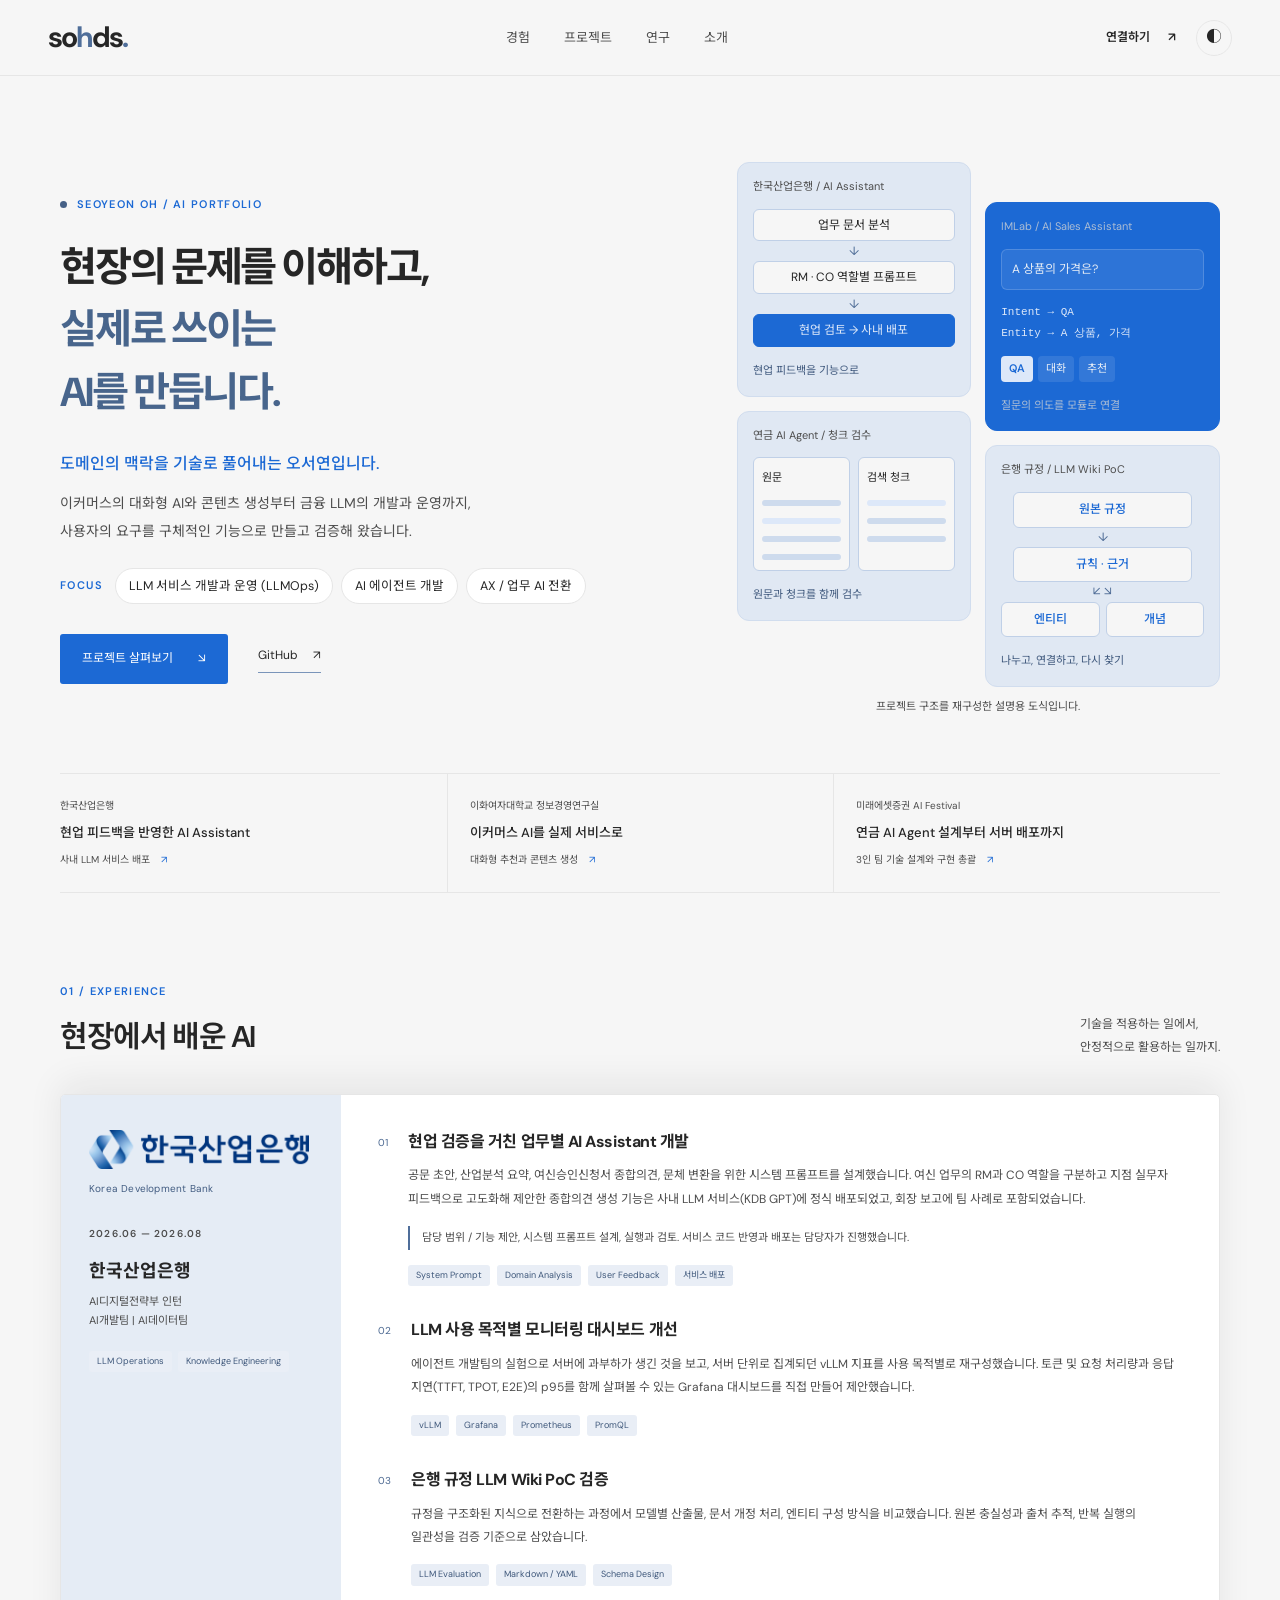
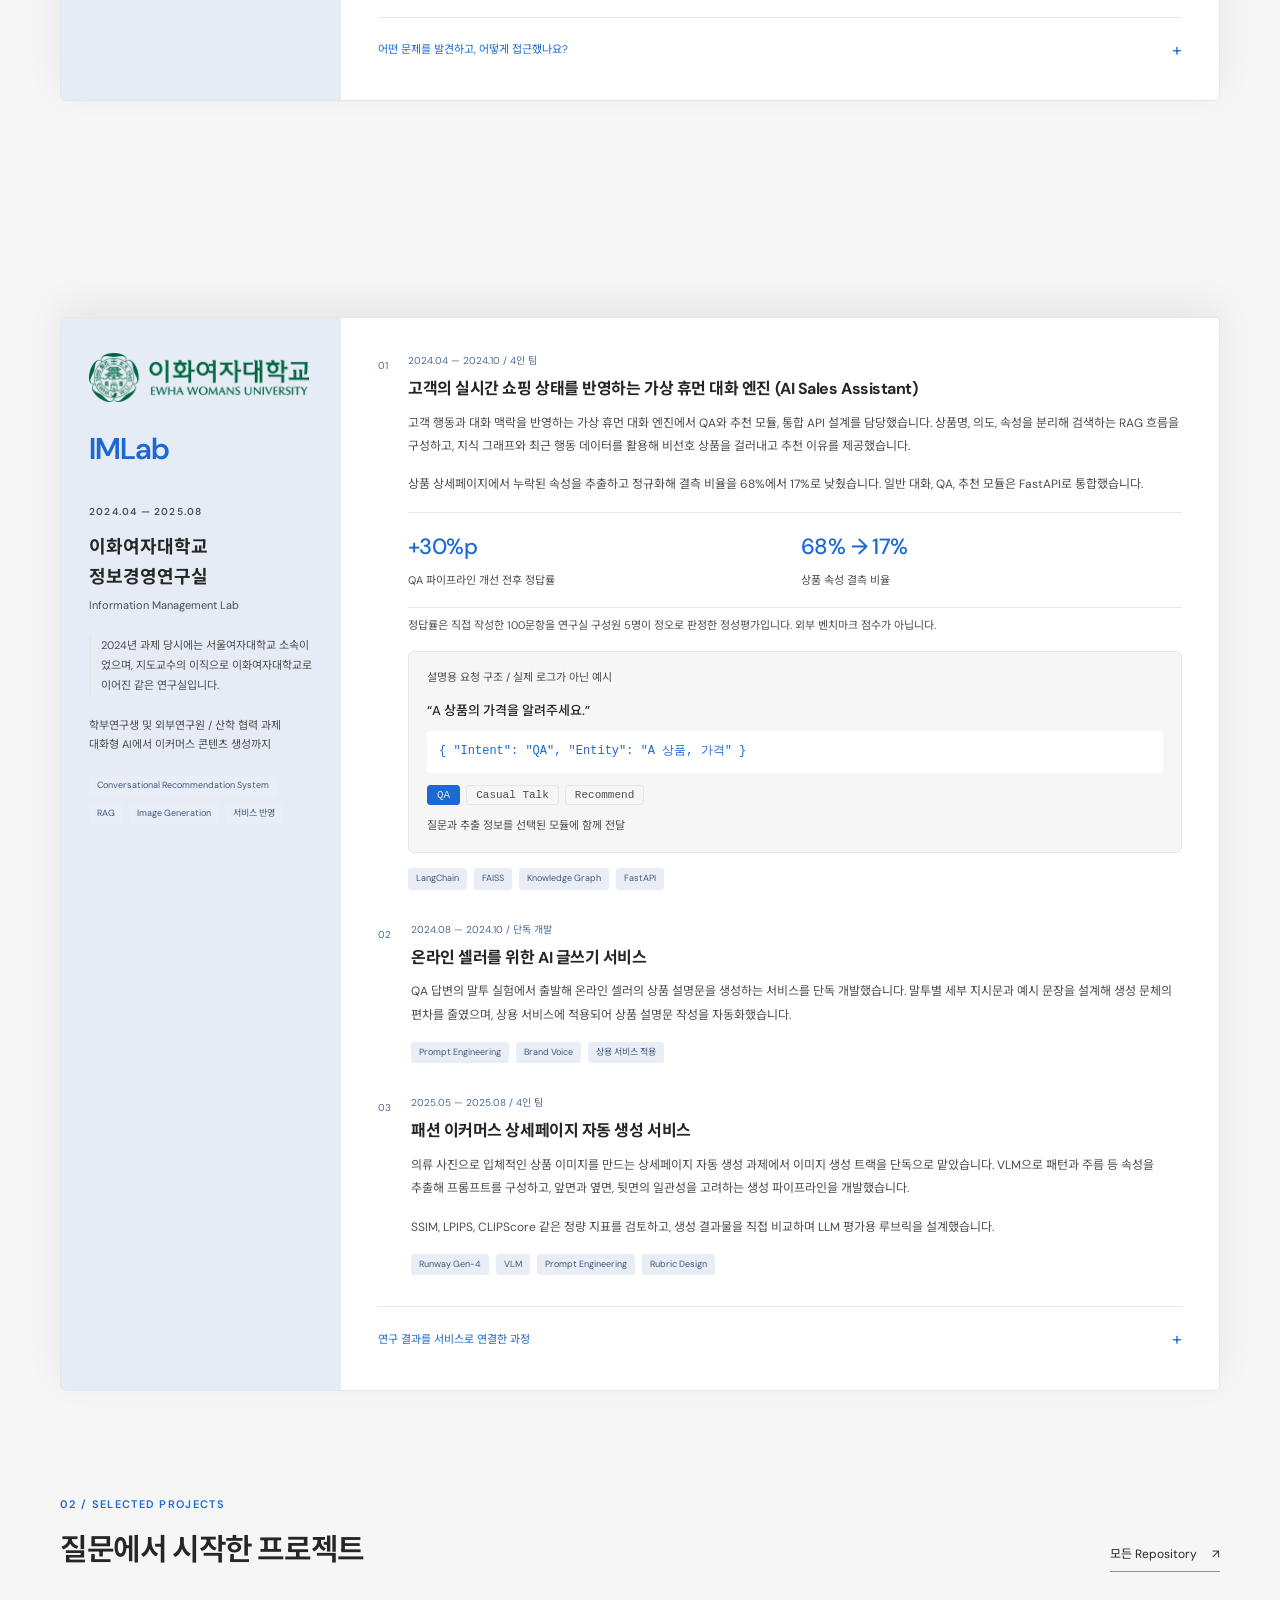
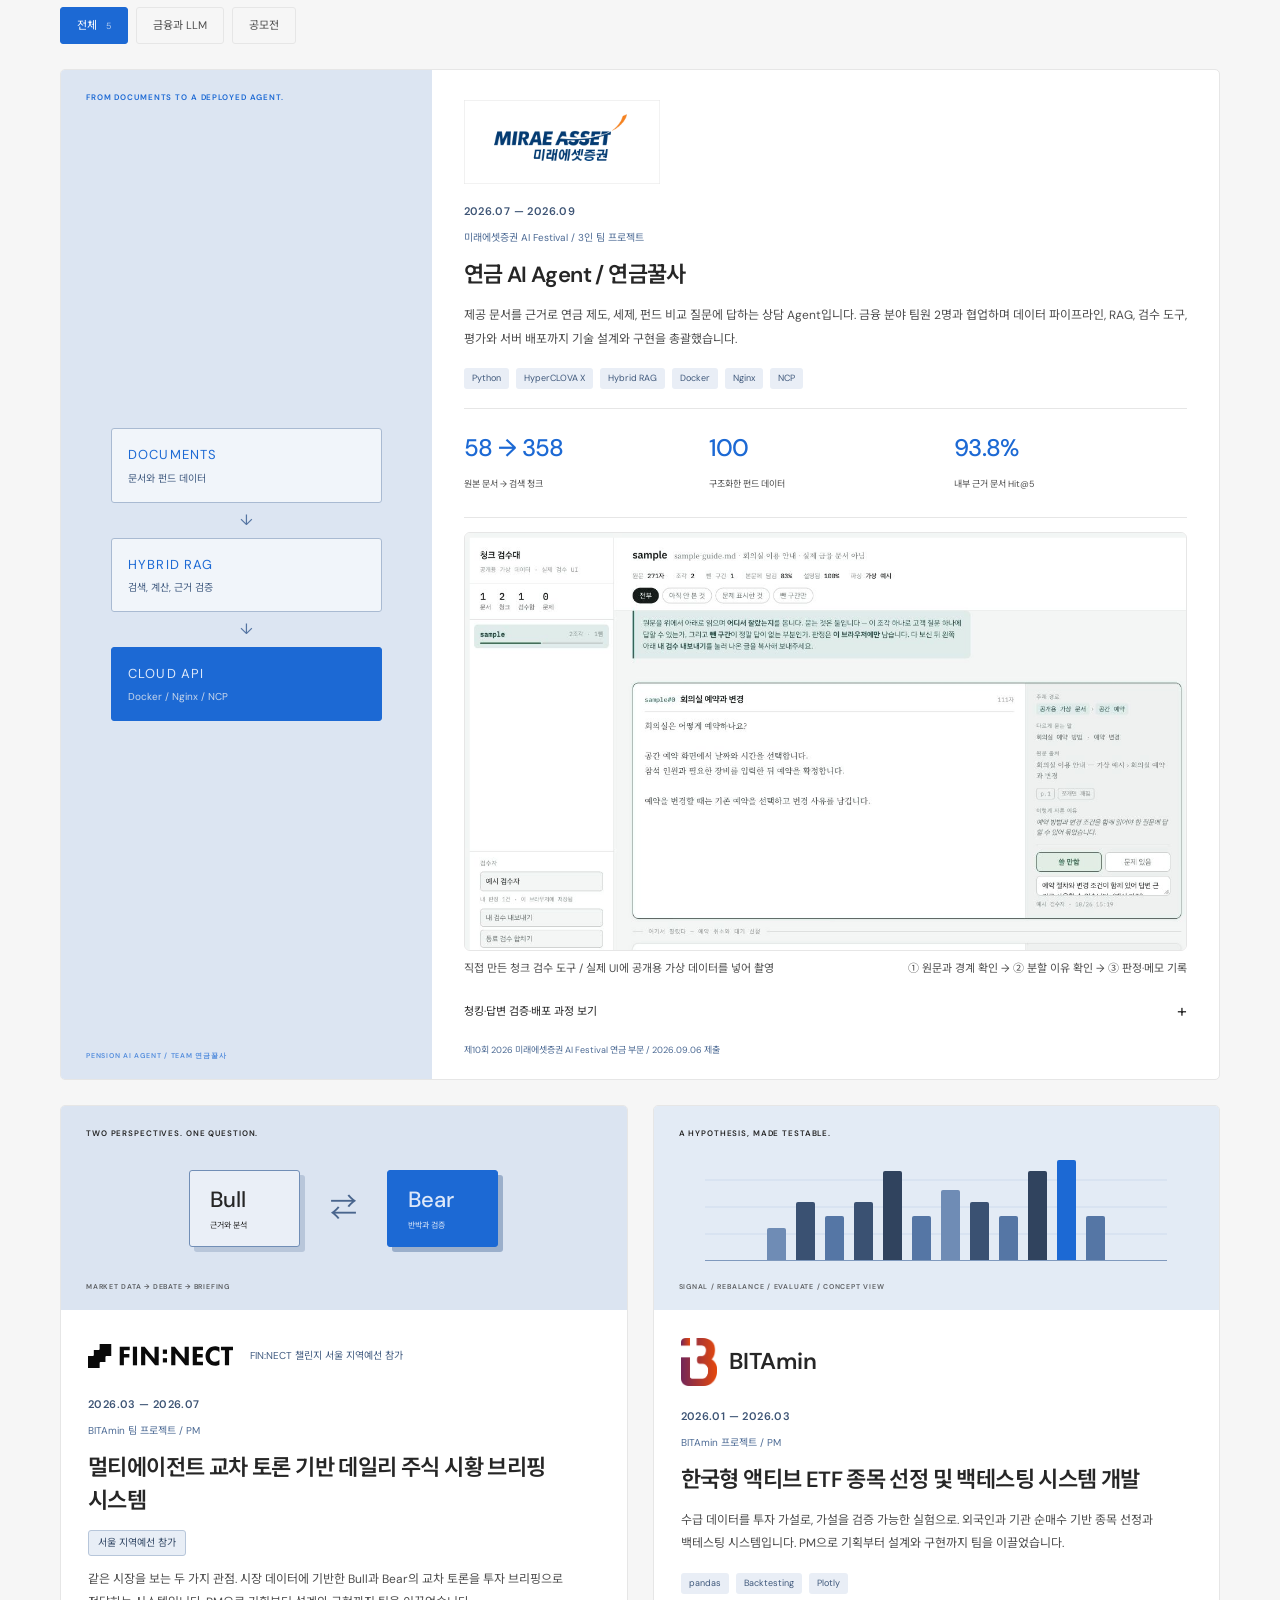
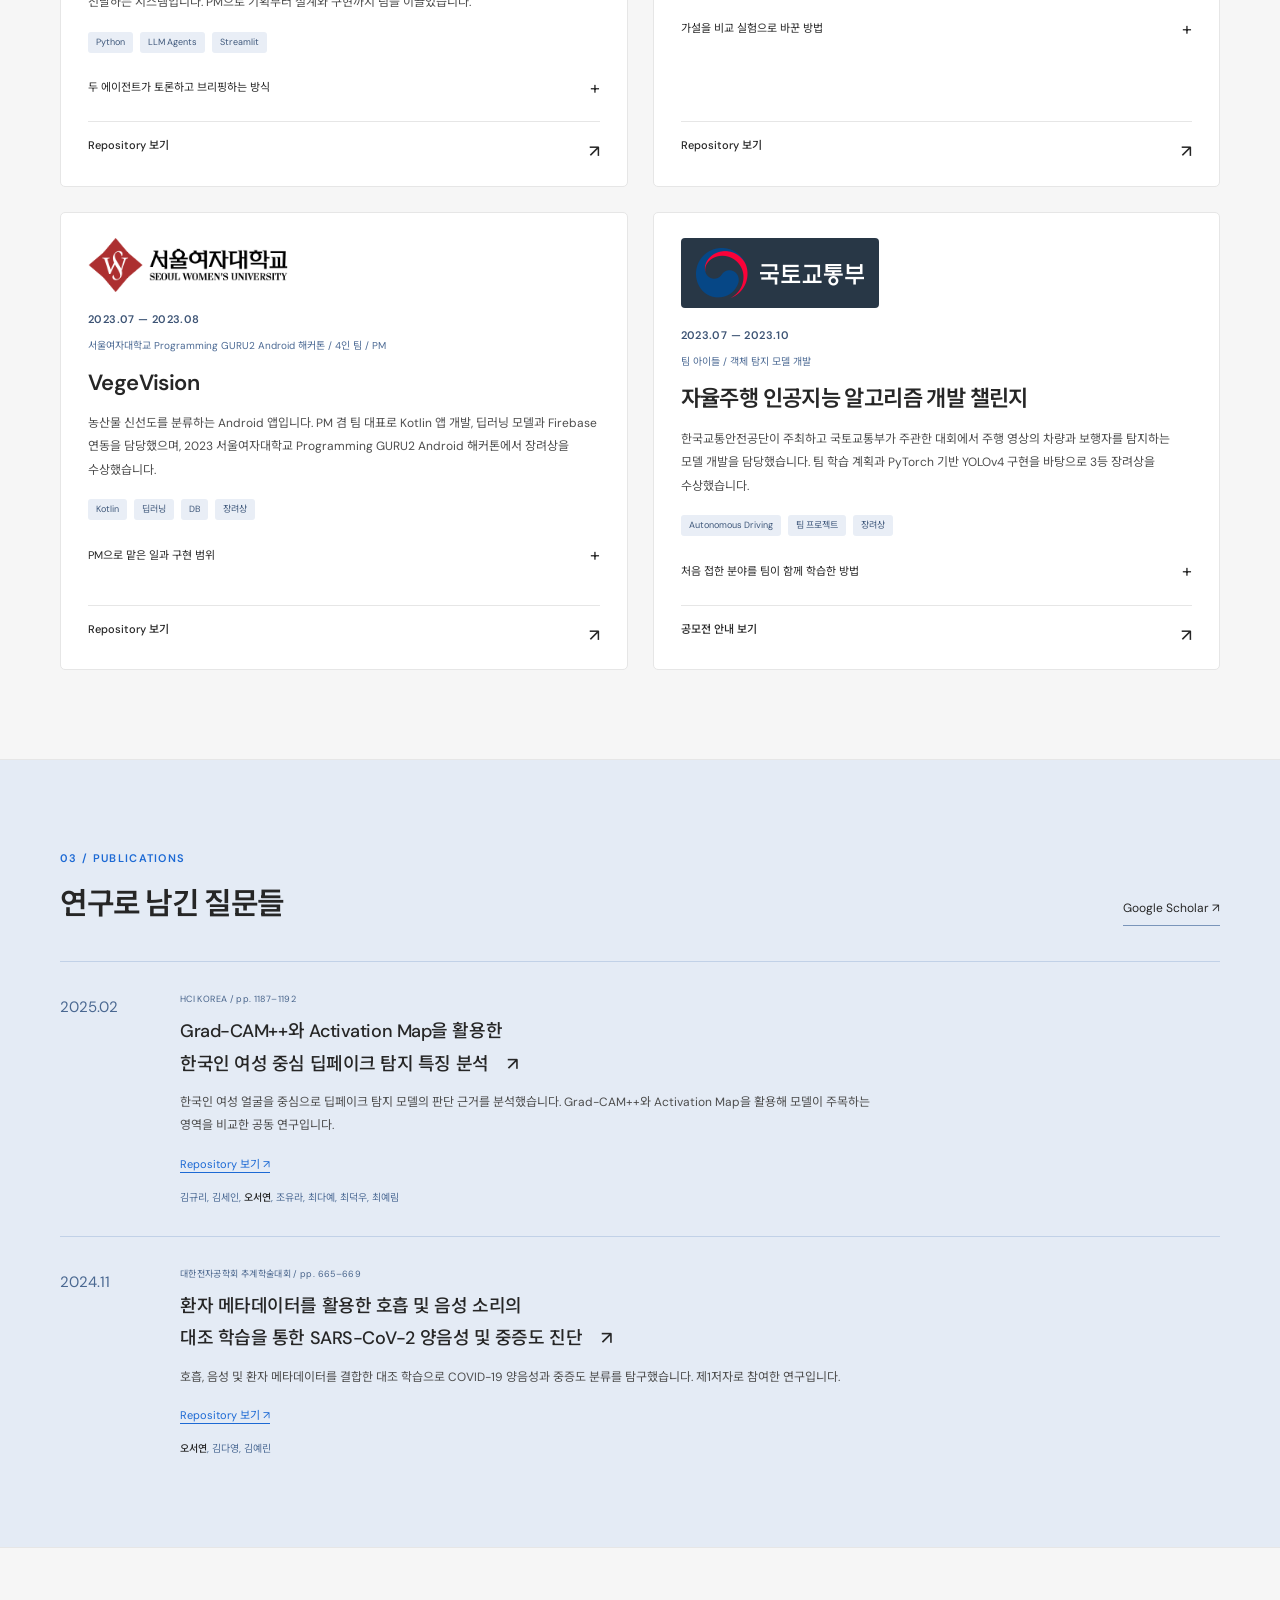
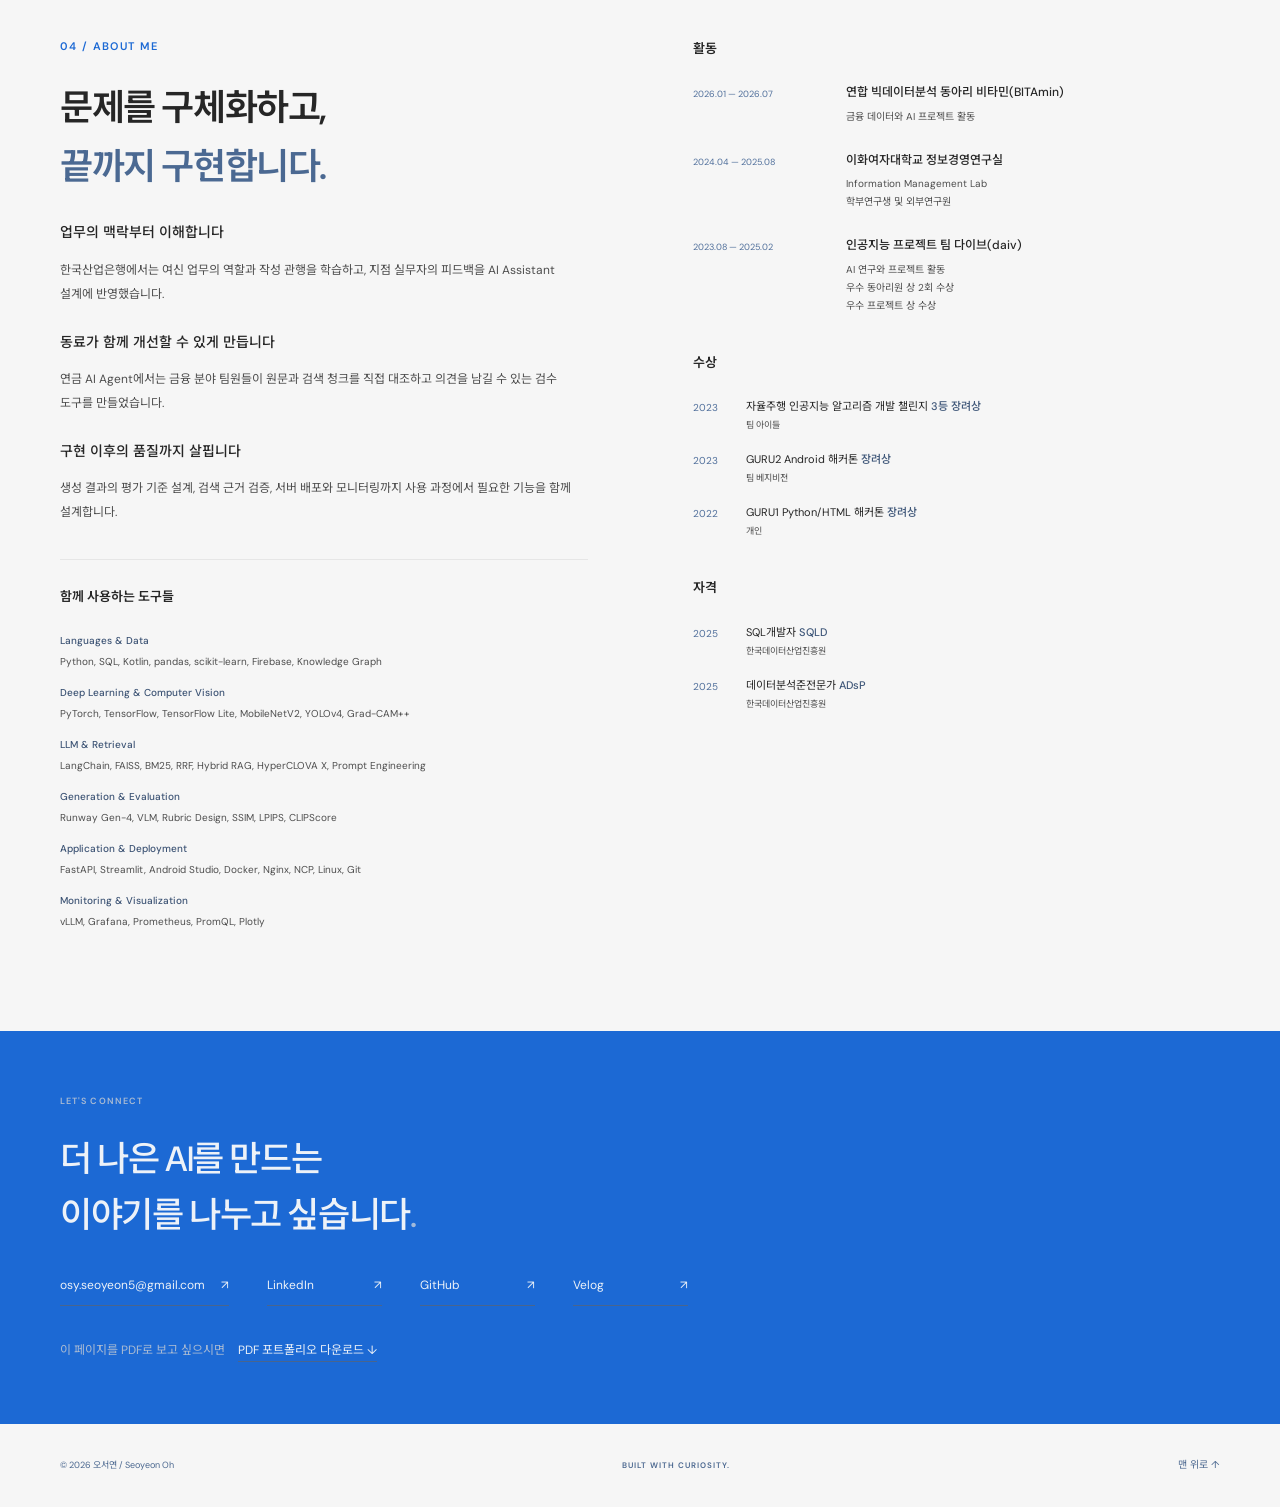
==== bmwfs/index.html @ f33035a4 "Add noindex BMW FS portfolio page and align project facts" ====
<!doctype html>
<html lang="ko">
<head>
  <meta charset="utf-8">
  <meta name="viewport" content="width=device-width, initial-scale=1">
  <meta name="theme-color" content="#172d4d">
  <meta name="theme-color" content="#0e141c" media="(prefers-color-scheme: dark)">
  <meta name="description" content="도메인의 맥락을 기술로 풀어내는 오서연입니다. 한국산업은행 AI Assistant, 이화여자대학교 정보경영연구실의 이커머스 AI, 연금 AI Agent 개발과 배포 경험을 소개합니다.">
  <meta property="og:title" content="오서연 / Seoyeon Oh | AI Portfolio">
  <meta property="og:description" content="현장의 문제를 이해하고, 실제로 쓰이는 AI를 만듭니다.">
  <meta property="og:type" content="website">
  <link rel="icon" type="image/svg+xml" href="../assets/favicon.svg?v=20260910-2">
  <link rel="stylesheet" href="style.css?v=20261106-1">
  <script>let savedTheme;try{savedTheme=localStorage.getItem('sohds-theme')}catch{}document.documentElement.dataset.theme=savedTheme||(matchMedia('(prefers-color-scheme: dark)').matches?'dark':'light');</script>
  <script src="script.js?v=20261106-1" defer></script>
  <title>오서연 / Seoyeon Oh | AI Portfolio</title>
  <meta name="robots" content="noindex, nofollow">
</head>
<body>
<a class="skip-link" href="#main">본문으로 바로가기</a>
<header class="site-header">
  <a class="wordmark" href="#home" aria-label="오서연 홈">so<span>h</span>ds<span class="brand-dot">.</span></a>
  <nav aria-label="주요 메뉴"><a href="#experience">경험</a><a href="#projects">프로젝트</a><a href="#research">연구</a><a href="#about">소개</a></nav>
  <div class="header-actions"><a class="header-contact" href="#contact">연결하기 <span aria-hidden="true">↗</span></a><button class="theme-toggle" type="button" aria-pressed="false" aria-label="다크 모드로 전환"><span aria-hidden="true">◐</span></button></div>
</header>
<main id="main">
  <section class="hero wrap" id="home" aria-labelledby="hero-title">
    <div class="hero-copy">
      <p class="eyebrow"><span class="status-dot"></span> SEOYEON OH / AI PORTFOLIO</p>
      <h1 id="hero-title">현장의 문제를 이해하고,<br><span>실제로 쓰이는<br>AI를 만듭니다.</span></h1>
      <p class="hero-description"><strong class="intro-positioning">도메인의 맥락을 기술로 풀어내는 오서연입니다.</strong><br>이커머스의 대화형 AI와 콘텐츠 생성부터 금융 LLM의 개발과 운영까지,<br class="desktop-break"> 사용자의 요구를 구체적인 기능으로 만들고 검증해 왔습니다.</p>
      <ul class="hero-focus" aria-label="지원 방향"><li class="focus-label">FOCUS</li><li>LLM 서비스 개발과 운영 (LLMOps)</li><li>AI 에이전트 개발</li><li>AX / 업무 AI 전환</li></ul>
      <div class="hero-actions"><a class="button primary" href="#projects">프로젝트 살펴보기 <span aria-hidden="true">↘</span></a><a class="text-link" href="https://github.com/sohds" target="_blank" rel="noopener noreferrer">GitHub <span aria-hidden="true">↗</span></a></div>
    </div>
    <div class="hero-gallery" aria-label="프로젝트 구조 미리보기">
      <div class="gallery-column">
        <a class="preview-card" href="#bank-experience"><span class="preview-label">한국산업은행 / AI Assistant</span><div class="mini-steps"><span>업무 문서 분석</span><i aria-hidden="true">↓</i><span>RM · CO 역할별 프롬프트</span><i aria-hidden="true">↓</i><span class="is-done">현업 검토 → 사내 배포</span></div><small>현업 피드백을 기능으로</small></a>
        <a class="preview-card" href="#pension-agent"><span class="preview-label">연금 AI Agent / 청크 검수</span><div class="mini-docs" aria-hidden="true"><div>원문<i></i><i></i><i></i><i></i></div><div>검색 청크<i></i><i></i><i></i></div></div><small>원문과 청크를 함께 검수</small></a>
      </div>
      <div class="gallery-column">
        <a class="preview-card preview-dark" href="#imlab"><span class="preview-label">IMLab / AI Sales Assistant</span><div class="mini-question">A 상품의 가격은?</div><pre>Intent → QA
Entity → A 상품, 가격</pre><div class="mini-tags"><b>QA</b><span>대화</span><span>추천</span></div><small>질문의 의도를 모듈로 연결</small></a>
        <a class="preview-card" href="#bank-experience"><span class="preview-label">은행 규정 / LLM Wiki PoC</span><div class="mini-graph" aria-hidden="true"><b>원본 규정</b><span>↓</span><b>규칙 · 근거</b><span>↙ ↘</span><div><b>엔티티</b><b>개념</b></div></div><small>나누고, 연결하고, 다시 찾기</small></a>
      </div>
      <p class="gallery-caption">프로젝트 구조를 재구성한 설명용 도식입니다.</p>
    </div>
    <div class="experience-highlights" aria-label="핵심 경험 바로가기">
      <a href="#bank-experience"><span>한국산업은행</span><strong>현업 피드백을 반영한 AI Assistant</strong><small>사내 LLM 서비스 배포 <span aria-hidden="true">↗</span></small></a>
      <a href="#imlab"><span>이화여자대학교 정보경영연구실</span><strong>이커머스 AI를 실제 서비스로</strong><small>대화형 추천과 콘텐츠 생성 <span aria-hidden="true">↗</span></small></a>
      <a href="#pension-agent"><span>미래에셋증권 AI Festival</span><strong>연금 AI Agent 설계부터 서버 배포까지</strong><small>3인 팀 기술 설계와 구현 총괄 <span aria-hidden="true">↗</span></small></a>
    </div>
  </section>

  <section class="section wrap" id="experience" aria-labelledby="experience-title">
    <div class="section-heading"><div><p class="eyebrow">01 / EXPERIENCE</p><h2 id="experience-title">현장에서 배운 AI</h2></div><p>기술을 적용하는 일에서,<br>안정적으로 활용하는 일까지.</p></div>
    <article class="experience-card" id="bank-experience" data-stack>
      <div class="experience-aside"><div class="organization-brand"><img src="../assets/korea-development-bank.png" alt="한국산업은행" width="220" height="40"><span>Korea Development Bank</span></div><p class="mono">2026.06 — 2026.08</p><h3>한국산업은행</h3><p>AI디지털전략부 인턴<br>AI개발팀 | AI데이터팀</p><div class="tags"><span>LLM Operations</span><span>Knowledge Engineering</span></div></div>
      <div class="experience-body">
        <div class="work-item"><span class="work-number">01</span><div><h4>현업 검증을 거친 업무별 AI Assistant 개발</h4><p>공문 초안, 산업분석 요약, 여신승인신청서 종합의견, 문체 변환을 위한 시스템 프롬프트를 설계했습니다. 여신 업무의 RM과 CO 역할을 구분하고 지점 실무자 피드백으로 고도화해 제안한 종합의견 생성 기능은 사내 LLM 서비스(KDB GPT)에 정식 배포되었고, 회장 보고에 팀 사례로 포함되었습니다.</p><p class="work-note">담당 범위 / 기능 제안, 시스템 프롬프트 설계, 실행과 검토. 서비스 코드 반영과 배포는 담당자가 진행했습니다.</p><div class="tags"><span>System Prompt</span><span>Domain Analysis</span><span>User Feedback</span><span>서비스 배포</span></div></div></div>
        <div class="work-item"><span class="work-number">02</span><div><h4>LLM 사용 목적별 모니터링 대시보드 개선</h4><p>에이전트 개발팀의 실험으로 서버에 과부하가 생긴 것을 보고, 서버 단위로 집계되던 vLLM 지표를 사용 목적별로 재구성했습니다. 토큰 및 요청 처리량과 응답 지연(TTFT, TPOT, E2E)의 p95를 함께 살펴볼 수 있는 Grafana 대시보드를 직접 만들어 제안했습니다.</p><div class="tags"><span>vLLM</span><span>Grafana</span><span>Prometheus</span><span>PromQL</span></div></div></div>
        <div class="work-item"><span class="work-number">03</span><div><h4>은행 규정 LLM Wiki PoC 검증</h4><p>규정을 구조화된 지식으로 전환하는 과정에서 모델별 산출물, 문서 개정 처리, 엔티티 구성 방식을 비교했습니다. 원본 충실성과 출처 추적, 반복 실행의 일관성을 검증 기준으로 삼았습니다.</p><div class="tags"><span>LLM Evaluation</span><span>Markdown / YAML</span><span>Schema Design</span></div></div></div>
        <details class="case-study"><summary>어떤 문제를 발견하고, 어떻게 접근했나요? <span aria-hidden="true">+</span></summary><div class="case-content"><h5>문서 분석에서 역할별 업무 설계로</h5><p>참고 문서에서 여신승인신청서의 종합의견 생성 과제를 발굴하고, 여신 교재 6권과 작성 가이드라인을 학습했습니다. RM과 CO의 관점 차이를 반영해 역할별 Assistant를 설계했으며, 원문 보존, 범위 제한, 적합한 Assistant 안내를 프롬프트에 반영했습니다.</p><h5>완성도를 높인 것은 현업 피드백</h5><p>테스트케이스로 프롬프트를 조정한 뒤 지점 실무자의 검토를 받았습니다. 문서상 작성 방식과 현장 관행의 차이를 확인하고, 서술 형식과 재무제표 기준에 대한 의견을 반영해 최종본을 개선했습니다.</p><h5>운영 지표를 읽는 기준</h5><p>Counter와 Gauge의 특성에 맞춰 집계를 구분하고, 평균에 가려지는 느린 요청을 보기 위해 지연의 p95를 시각화했습니다. 트래픽 증가와 사용자 체감 성능을 함께 확인하는 운영 관점을 정리했습니다.</p><h5>모델 성능과 지식 구조를 함께 검증</h5><p>같은 샘플로 모델 4개의 필수 섹션 누락, 깨진 링크, 원본에 없는 내용 생성을 비교했습니다. 결함이 없던 모델로 만든 규칙 9개는 원문 줄 번호와 모두 일치했습니다. 개정 실험에서는 규칙 ID 재사용과 삭제된 예외의 이력 추적 문제를 확인했습니다.</p><h5>단일 실험의 결론을 확장 실험으로 확인</h5><p>직급 중심과 업무 중심의 엔티티 구성을 5개 업무 영역에 걸쳐 비교했습니다. 업무 중심 구조의 장점은 세분화 기준이 명확할 때 유지된다는 조건을 도출하고, 형식 검증과 의미 검증을 분리하는 방안을 제안했습니다.</p><p class="case-note">LLM Wiki 내용은 인턴 개인 PoC의 실험, 비교 결과입니다. 구조는 팀 추진 방향으로 채택되었으나 이후 도입은 보류되었으며, 정량적 성능 개선 수치는 주장하지 않습니다.</p></div></details>
      </div>
    </article>

    <article class="experience-card lab-card" id="imlab" data-stack aria-labelledby="imlab-title">
      <div class="experience-aside">
        <div class="organization-brand lab-brand"><img src="../assets/ewha-womans-university.png" alt="이화여자대학교" width="224" height="50" loading="lazy"><span class="lab-wordmark">IMLab</span></div>
        <p class="mono">2024.04 — 2025.08</p>
        <h3 id="imlab-title">이화여자대학교<br>정보경영연구실</h3><p class="lab-english">Information Management Lab</p>
        <p class="lab-note">2024년 과제 당시에는 서울여자대학교 소속이었으며, 지도교수의 이직으로 이화여자대학교로 이어진 같은 연구실입니다.</p>
        <p>학부연구생 및 외부연구원 / 산학 협력 과제<br>대화형 AI에서 이커머스 콘텐츠 생성까지</p>
        <div class="tags"><span>Conversational Recommendation System</span><span>RAG</span><span>Image Generation</span><span>서비스 반영</span></div>
      </div>
      <div class="experience-body">
        <div class="work-item"><span class="work-number">01</span><div>
          <p class="lab-meta">2024.04 — 2024.10 / 4인 팀</p>
          <h4>고객의 실시간 쇼핑 상태를 반영하는 가상 휴먼 대화 엔진 (AI Sales Assistant)</h4>
          <p>고객 행동과 대화 맥락을 반영하는 가상 휴먼 대화 엔진에서 QA와 추천 모듈, 통합 API 설계를 담당했습니다. 상품명, 의도, 속성을 분리해 검색하는 RAG 흐름을 구성하고, 지식 그래프와 최근 행동 데이터를 활용해 비선호 상품을 걸러내고 추천 이유를 제공했습니다.</p>
          <p>상품 상세페이지에서 누락된 속성을 추출하고 정규화해 결측 비율을 68%에서 17%로 낮췄습니다. 일반 대화, QA, 추천 모듈은 FastAPI로 통합했습니다.</p>
          <div class="work-metrics"><div><strong>+30%p</strong><span>QA 파이프라인 개선 전후 정답률</span></div><div><strong>68% → 17%</strong><span>상품 속성 결측 비율</span></div></div><p class="metric-note">정답률은 직접 작성한 100문항을 연구실 구성원 5명이 정오로 판정한 정성평가입니다. 외부 벤치마크 점수가 아닙니다.</p>
          <figure class="request-example"><figcaption>설명용 요청 구조 / 실제 로그가 아닌 예시</figcaption><p class="query-example">“A 상품의 가격을 알려주세요.”</p><pre>{ "Intent": "QA", "Entity": "A 상품, 가격" }</pre><div class="route"><b>QA</b><span>Casual Talk</span><span>Recommend</span></div><p class="route-note">질문과 추출 정보를 선택된 모듈에 함께 전달</p></figure>
          <div class="tags"><span>LangChain</span><span>FAISS</span><span>Knowledge Graph</span><span>FastAPI</span></div>
        </div></div>
        <div class="work-item"><span class="work-number">02</span><div>
          <p class="lab-meta">2024.08 — 2024.10 / 단독 개발</p>
          <h4>온라인 셀러를 위한 AI 글쓰기 서비스</h4>
          <p>QA 답변의 말투 실험에서 출발해 온라인 셀러의 상품 설명문을 생성하는 서비스를 단독 개발했습니다. 말투별 세부 지시문과 예시 문장을 설계해 생성 문체의 편차를 줄였으며, 상용 서비스에 적용되어 상품 설명문 작성을 자동화했습니다.</p>
          <div class="tags"><span>Prompt Engineering</span><span>Brand Voice</span><span>상용 서비스 적용</span></div>
        </div></div>
        <div class="work-item"><span class="work-number">03</span><div>
          <p class="lab-meta">2025.05 — 2025.08 / 4인 팀</p>
          <h4>패션 이커머스 상세페이지 자동 생성 서비스</h4>
          <p>의류 사진으로 입체적인 상품 이미지를 만드는 상세페이지 자동 생성 과제에서 이미지 생성 트랙을 단독으로 맡았습니다. VLM으로 패턴과 주름 등 속성을 추출해 프롬프트를 구성하고, 앞면과 옆면, 뒷면의 일관성을 고려하는 생성 파이프라인을 개발했습니다.</p>
          <p>SSIM, LPIPS, CLIPScore 같은 정량 지표를 검토하고, 생성 결과물을 직접 비교하며 LLM 평가용 루브릭을 설계했습니다.</p>
          <div class="tags"><span>Runway Gen-4</span><span>VLM</span><span>Prompt Engineering</span><span>Rubric Design</span></div>
        </div></div>
        <details class="case-study"><summary>연구 결과를 서비스로 연결한 과정 <span aria-hidden="true">+</span></summary><div class="case-content">
          <h5>고객 질문과 상품 데이터를 같은 구조로 연결</h5><p>패션 상품의 색상, 핏, 소재 등 누락된 속성을 추출하고 TTA 속성 체계에 맞춰 정규화했습니다. QA에서는 상품명과 질문 의도를 먼저 파악하고, 상품 정보와 문의 데이터를 검색해 질문에 맞는 답변을 생성하도록 구성했습니다.</p>
          <h5>추천과 대화를 하나의 서비스로 통합</h5><p>고객의 비선호 속성을 지식 그래프 필터링에 반영하고, 최근 행동을 바탕으로 추천 후보를 좁혔습니다. 의도별 모듈 라우팅, UUID 기반 세션과 대화 기록 관리, Streamlit 데모 UI를 갖춘 통합 API로 연결했습니다.</p>
          <h5>생성 결과의 일관성을 평가 가능한 기준으로 전환</h5><p>글쓰기에서는 브랜드의 말투를 지시문과 예시로 구체화했습니다. 이미지 생성 과제에서는 패턴 묘사와 여러 시점의 일관성을 프롬프트에 반영하고, 결과물을 비교하며 의미와 속성의 일치 여부, 완성도를 평가 항목으로 정리했습니다. 산학 협력 과제의 결과물은 협력사의 실제 서비스에 반영되었습니다.</p>
        </div></details>
      </div>
    </article>
  </section>

  <section class="section wrap" id="projects" aria-labelledby="projects-title">
    <div class="section-heading"><div><p class="eyebrow">02 / SELECTED PROJECTS</p><h2 id="projects-title">질문에서 시작한 프로젝트</h2></div><a class="text-link" href="https://github.com/sohds?tab=repositories" target="_blank" rel="noopener noreferrer">모든 Repository <span aria-hidden="true">↗</span></a></div>
    <div class="filters" role="group" aria-label="프로젝트 분야 필터" hidden><button type="button" data-filter="all" aria-pressed="true">전체 <span>5</span></button><button type="button" data-filter="finance" aria-pressed="false">금융과 LLM</button><button type="button" data-filter="competition" aria-pressed="false">공모전</button></div>
    <p class="sr-only" id="filter-status" aria-live="polite"></p>
    <div class="project-grid">
      <article class="project-card pension-card" data-category="finance competition" id="pension-agent">
        <div class="project-visual pension-visual" aria-hidden="true"><span class="visual-label">FROM DOCUMENTS TO A DEPLOYED AGENT.</span><div class="pension-flow"><span>DOCUMENTS<small>문서와 펀드 데이터</small></span><b>↓</b><span>HYBRID RAG<small>검색, 계산, 근거 검증</small></span><b>↓</b><span class="pension-server">CLOUD API<small>Docker / Nginx / NCP</small></span></div><span class="visual-bottom">PENSION AI AGENT / TEAM 연금꿀사</span></div>
        <div class="project-content"><div class="project-brand mirae-brand"><img src="../assets/mirae-asset-securities.png" alt="미래에셋증권" width="196" height="84" loading="lazy"></div><p class="project-meta"><span class="project-date">2026.07 — 2026.09</span><span>미래에셋증권 AI Festival / 3인 팀 프로젝트</span></p><h3>연금 AI Agent / 연금꿀사</h3><p>제공 문서를 근거로 연금 제도, 세제, 펀드 비교 질문에 답하는 상담 Agent입니다. 금융 분야 팀원 2명과 협업하며 데이터 파이프라인, RAG, 검수 도구, 평가와 서버 배포까지 기술 설계와 구현을 총괄했습니다.</p><div class="tags"><span>Python</span><span>HyperCLOVA X</span><span>Hybrid RAG</span><span>Docker</span><span>Nginx</span><span>NCP</span></div><div class="pension-metrics"><div><strong>58 → 358</strong><span>원본 문서 → 검색 청크</span></div><div><strong>100</strong><span>구조화한 펀드 데이터</span></div><div><strong>93.8%</strong><span>내부 근거 문서 Hit@5</span></div></div><figure class="review-capture"><a href="../assets/chunk-review-public.png" target="_blank" rel="noopener noreferrer" aria-label="청크 검수 도구 화면 크게 보기"><img src="../assets/chunk-review-public.png" alt="원문과 청크 경계, 분할 이유를 함께 보여주고 검수 판정과 메모를 남기는 화면. 문서와 판정은 공개용 가상 예시." width="1280" height="720" loading="lazy"></a><figcaption><span>직접 만든 청크 검수 도구 / 실제 UI에 공개용 가상 데이터를 넣어 촬영</span><span>① 원문과 경계 확인 → ② 분할 이유 확인 → ③ 판정·메모 기록</span></figcaption></figure><details><summary>청킹·답변 검증·배포 과정 보기 <span>+</span></summary><div class="pension-detail"><h4>검색 결과 1위에는 조건이 없고, 실제 조건은 92위에</h4><p>중도인출 질문에서 상위 청크에는 짧은 안내만 있고 실제 조건 목록은 다른 청크로 분리돼 있었습니다. 길이·제목 기호 중심의 분할이 질문과 조건을 갈라놓은 문제를 확인하고, 하나의 질문에 답할 수 있는 범위로 분할 기준을 바꿨습니다.</p><h4>모델은 경계를 고르고, 코드는 원문을 자릅니다</h4><p>모델은 분할 위치를 계획하고 코드는 원문을 추출하는 앵커 청킹을 적용했습니다. BM25와 임베딩 검색을 RRF로 결합하고, 계산 결과와 인용 근거를 검증하는 단일 턴 상담 흐름을 구현했습니다.</p><h4>금융 분야 팀원도 품질을 확인할 수 있도록</h4><p>원문과 청크를 대조하며 문제를 표시하고 저장할 수 있는 웹 검수 도구를 만들었습니다. 두 팀원은 판정 369건 중 35건에 문제를 표시했고, ISA 재가입 유의사항이 떨어져 검색된다는 지적을 받아 분할 방식을 고쳤습니다.</p><h4>배포 후 다시 시작되는 것까지 확인</h4><p>Python HTTP API 서버를 Docker로 패키징해 NCP Ubuntu 서버에 배포하고, Nginx를 역방향 프록시로 구성했습니다. 로그 보존과 자동 재시작을 설정하고, 외부에서 상태 조회와 답변 API 호출을 검증하고, 서버 재부팅 후 복구까지 확인했습니다.</p><h4>평가 범위</h4><p>팀이 만든 438문항 중 검색 채점 대상 419문항에서 근거 문서 Hit@5 93.8%를 기록했고, 정상 질문 419건을 잘못 차단한 경우는 없었습니다. 내부 평가와 상품 회귀를 합친 459건의 E2E 실행 기록도 확보했습니다. Hit@5는 상위 5개 검색 결과의 근거 문서 포함률이며, 최종 답변 정확도나 공모전 공식 심사 점수가 아닙니다.</p></div></details><p class="submission-note">제10회 2026 미래에셋증권 AI Festival 연금 부문 / 2026.09.06 제출</p></div>
      </article>
      <article class="project-card" data-category="finance competition"><div class="project-visual debate-visual" aria-hidden="true"><span class="visual-label">TWO PERSPECTIVES. ONE QUESTION.</span><div class="debate-flow"><div>Bull<span>근거와 분석</span></div><span class="exchange">⇄</span><div>Bear<span>반박과 검증</span></div></div><span class="visual-bottom">MARKET DATA → DEBATE → BRIEFING</span></div><div class="project-content"><div class="project-brand finnect-brand"><img src="../assets/finnect.svg" alt="FIN:NECT" width="145" height="24" loading="lazy"><span>FIN:NECT 챌린지 서울 지역예선 참가</span></div><p class="project-meta"><span class="project-date">2026.03 — 2026.07</span><span>BITAmin 팀 프로젝트 / PM</span></p><h3>멀티에이전트 교차 토론 기반 데일리 주식 시황 브리핑 시스템</h3><div class="submission-status">서울 지역예선 참가</div><p>같은 시장을 보는 두 가지 관점. 시장 데이터에 기반한 Bull과 Bear의 교차 토론을 투자 브리핑으로 전달하는 시스템입니다. PM으로 기획부터 설계와 구현까지 팀을 이끌었습니다.</p><div class="tags"><span>Python</span><span>LLM Agents</span><span>Streamlit</span></div><details><summary>두 에이전트가 토론하고 브리핑하는 방식 <span>+</span></summary><p>거시경제, 섹터, 시장 심리 데이터를 통합하고, 2라운드 토론으로 주장과 반박을 구성합니다. 논거와 신호 강도를 대시보드에서 확인할 수 있으며, 금융 뉴스 번역과 투자 퀴즈 기능을 포함합니다. 자동 주문 기능이 없는 브리핑 도구입니다. BITAmin 팀 프로젝트로 개발한 시스템을 FIN:NECT 챌린지에 출품해 서울 지역예선에 참가했습니다.</p></details><a class="project-link" href="https://github.com/sohds/multi-agent-trading" target="_blank" rel="noopener noreferrer">Repository 보기 <span>↗</span></a></div></article>
      <article class="project-card" data-category="finance"><div class="project-visual etf-visual" aria-hidden="true"><span class="visual-label">A HYPOTHESIS, MADE TESTABLE.</span><div class="etf-bars"><i></i><i></i><i></i><i></i><i></i><i></i><i></i><i></i><i></i><i></i><i></i><i></i></div><span class="visual-bottom">SIGNAL / REBALANCE / EVALUATE / CONCEPT VIEW</span></div><div class="project-content"><div class="project-brand bitamin-brand"><img src="../assets/bitamin.png" alt="BITAmin 심벌" width="36" height="48" loading="lazy"><span>BITAmin</span></div><p class="project-meta"><span class="project-date">2026.01 — 2026.03</span><span>BITAmin 프로젝트 / PM</span></p><h3>한국형 액티브 ETF 종목 선정 및 백테스팅 시스템 개발</h3><p>수급 데이터를 투자 가설로, 가설을 검증 가능한 실험으로. 외국인과 기관 순매수 기반 종목 선정과 백테스팅 시스템입니다. PM으로 기획부터 설계와 구현까지 팀을 이끌었습니다.</p><div class="tags"><span>pandas</span><span>Backtesting</span><span>Plotly</span></div><details><summary>가설을 비교 실험으로 바꾼 방법 <span>+</span></summary><p>리밸런싱 주기, 수급 신호, 비중 방식, 가격 기준을 바꿔 비교하는 실험을 구성합니다. Streamlit 대시보드에서 NAV, 종목 구성, 최대 낙폭과 샤프 비율 등 성과 지표를 확인할 수 있습니다.</p></details><a class="project-link" href="https://github.com/sohds/Ko-ActiveETF" target="_blank" rel="noopener noreferrer">Repository 보기 <span>↗</span></a></div></article>
      <article class="project-card" data-category="competition"><div class="project-content"><div class="project-brand swu-brand"><img src="../assets/seoul-womens-university.png" alt="서울여자대학교" width="200" height="54" loading="lazy"></div><p class="project-meta"><span class="project-date">2023.07 — 2023.08</span><span>서울여자대학교 Programming GURU2 Android 해커톤 / 4인 팀 / PM</span></p><h3>VegeVision</h3><p>농산물 신선도를 분류하는 Android 앱입니다. PM 겸 팀 대표로 Kotlin 앱 개발, 딥러닝 모델과 Firebase 연동을 담당했으며, 2023 서울여자대학교 Programming GURU2 Android 해커톤에서 장려상을 수상했습니다.</p><div class="tags"><span>Kotlin</span><span>딥러닝</span><span>DB</span><span>장려상</span></div><details><summary>PM으로 맡은 일과 구현 범위 <span>+</span></summary><div class="pension-detail"><h4>PM으로 개발과 UI 작업을 하나의 앱으로 통합</h4><p>4인 팀의 PM 겸 대표로 참여했습니다. UI 작업이 완성되기 전에 핵심 기능을 구현하고, 팀원들의 화면 작업을 통합하며 사진 입력부터 결과 확인까지의 흐름을 완성했습니다. 병합 충돌을 해결하고 화면과 변수의 명명 규칙을 정리했으며, README에 팀별 역할과 기능별 코드 및 Wiki 링크를 문서화했습니다.</p><h4>모델 학습부터 Android 추론까지 구현</h4><p>MobileNetV2 전이학습으로 신선한 농산물과 부패한 농산물을 구분하는 모델을 학습하고 TensorFlow Lite로 변환했습니다. 카메라와 갤러리에서 가져온 이미지를 224×224 크기로 처리한 뒤 앱에서 추론하고 분류 결과를 표시하도록 연결했습니다.</p><h4>실제 사용 흐름의 오류를 정리</h4><p>Firebase 기반 로그인과 회원가입, 로그인 상태 저장을 구현했습니다. 입력 누락과 비밀번호 오류, 카메라 권한 거부 안내를 보완하고 화면 전환 및 결과 페이지의 오류를 수정했습니다. 개발과 UI를 통합한 앱으로 해커톤 장려상을 수상했습니다.</p></div></details><a class="project-link" href="https://github.com/sohds/VegeVisionApp" target="_blank" rel="noopener noreferrer">Repository 보기 <span>↗</span></a></div></article>
      <article class="project-card" data-category="competition"><div class="project-content"><div class="project-brand molit-brand"><img src="../assets/molit.png" alt="국토교통부" width="168" height="50" loading="lazy"></div><p class="project-meta"><span class="project-date">2023.07 — 2023.10</span><span>팀 아이들 / 객체 탐지 모델 개발</span></p><h3>자율주행 인공지능 알고리즘 개발 챌린지</h3><p>한국교통안전공단이 주최하고 국토교통부가 주관한 대회에서 주행 영상의 차량과 보행자를 탐지하는 모델 개발을 담당했습니다. 팀 학습 계획과 PyTorch 기반 YOLOv4 구현을 바탕으로 3등 장려상을 수상했습니다.</p><div class="tags"><span>Autonomous Driving</span><span>팀 프로젝트</span><span>장려상</span></div><details><summary>처음 접한 분야를 팀이 함께 학습한 방법 <span>+</span></summary><div class="pension-detail"><h4>처음 접하는 분야를 함께 학습하는 구조 설계</h4><p>팀 전원이 영상 인식 경험이 없는 상태에서 시작했습니다. 한 달간 논문과 공개 구현 사례를 함께 읽는 학습 계획표를 제안하고, 각자의 학습 내용을 같은 양식으로 정리해 공유하며 팀의 공통 기반을 만들었습니다.</p><h4>데이터 선별과 객체 탐지 모델 구현</h4><p>제공된 주행 이미지 10만 장과 해당 레이블에서 1만 장을 선별하고, PyTorch로 YOLOv4 기반 2D Bounding Box 객체 탐지 모델을 구현했습니다. 차량과 보행자의 탐지 정확도를 높이기 위해 매일 개선 방법을 논의하고 실험을 반복했습니다.</p><h4>근거를 확인하는 학습과 실험으로 3등 장려상</h4><p>논문과 구현 사례를 끝까지 읽고 적용 근거를 확인하며 모델을 개선했습니다. 처음 접한 분야에서 팀 학습과 반복 실험을 이어가 3등 장려상을 수상했습니다.</p></div></details><a class="project-link" href="https://challenge2023.gcontest.co.kr/template/m/frame/boardview/12709?boardSeq=904" target="_blank" rel="noopener noreferrer">공모전 안내 보기 <span>↗</span></a></div></article>
    </div>
  </section>

  <section class="research-section" id="research" aria-labelledby="research-title"><div class="wrap section"><div class="section-heading"><div><p class="eyebrow">03 / PUBLICATIONS</p><h2 id="research-title">연구로 남긴 질문들</h2></div><a class="text-link" href="https://scholar.google.com/citations?user=k2QpyrUAAAAJ" target="_blank" rel="noopener noreferrer">Google Scholar ↗</a></div><ol class="publications"><li><span class="paper-year">2025.02</span><div><p class="paper-venue">HCI KOREA / pp. 1187–1192</p><h3><a href="https://www.dbpia.co.kr/journal/articleDetail?nodeId=NODE12131642" target="_blank" rel="noopener noreferrer">Grad-CAM++와 Activation Map을 활용한<br class="desktop-break"> 한국인 여성 중심 딥페이크 탐지 특징 분석 <span>↗</span></a></h3><p class="publication-summary">한국인 여성 얼굴을 중심으로 딥페이크 탐지 모델의 판단 근거를 분석했습니다. Grad-CAM++와 Activation Map을 활용해 모델이 주목하는 영역을 비교한 공동 연구입니다.</p><a class="publication-code" href="https://github.com/sohds/deepfake-detection-korean-women" target="_blank" rel="noopener noreferrer">Repository 보기 ↗</a><p class="authors">김규리, 김세인, <strong>오서연</strong>, 조유라, 최다예, 최덕우, 최예림</p></div></li><li><span class="paper-year">2024.11</span><div><p class="paper-venue">대한전자공학회 추계학술대회 / pp. 665–669</p><h3><a href="https://www.dbpia.co.kr/journal/articleDetail?nodeId=NODE12036324" target="_blank" rel="noopener noreferrer">환자 메타데이터를 활용한 호흡 및 음성 소리의<br class="desktop-break"> 대조 학습을 통한 SARS-CoV-2 양음성 및 중증도 진단 <span>↗</span></a></h3><p class="publication-summary">호흡, 음성 및 환자 메타데이터를 결합한 대조 학습으로 COVID-19 양음성과 중증도 분류를 탐구했습니다. 제1저자로 참여한 연구입니다.</p><a class="publication-code" href="https://github.com/sohds/covid19-diagnosis-using-cough-vowel" target="_blank" rel="noopener noreferrer">Repository 보기 ↗</a><p class="authors"><strong>오서연</strong>, 김다영, 김예린</p></div></li></ol></div></section>

  <section class="section wrap about-section" id="about" aria-labelledby="about-title"><div class="about-intro"><p class="eyebrow">04 / ABOUT ME</p><h2 id="about-title">문제를 구체화하고,<br><span>끝까지 구현합니다.</span></h2><div class="working-method"><h3>업무의 맥락부터 이해합니다</h3><p>한국산업은행에서는 여신 업무의 역할과 작성 관행을 학습하고, 지점 실무자의 피드백을 AI Assistant 설계에 반영했습니다.</p><h3>동료가 함께 개선할 수 있게 만듭니다</h3><p>연금 AI Agent에서는 금융 분야 팀원들이 원문과 검색 청크를 직접 대조하고 의견을 남길 수 있는 검수 도구를 만들었습니다.</p><h3>구현 이후의 품질까지 살핍니다</h3><p>생성 결과의 평가 기준 설계, 검색 근거 검증, 서버 배포와 모니터링까지 사용 과정에서 필요한 기능을 함께 설계합니다.</p></div><div class="skill-groups"><h3>함께 사용하는 도구들</h3><p><strong>Languages & Data</strong>Python, SQL, Kotlin, pandas, scikit-learn, Firebase, Knowledge Graph</p><p><strong>Deep Learning & Computer Vision</strong>PyTorch, TensorFlow, TensorFlow Lite, MobileNetV2, YOLOv4, Grad-CAM++</p><p><strong>LLM & Retrieval</strong>LangChain, FAISS, BM25, RRF, Hybrid RAG, HyperCLOVA X, Prompt Engineering</p><p><strong>Generation & Evaluation</strong>Runway Gen-4, VLM, Rubric Design, SSIM, LPIPS, CLIPScore</p><p><strong>Application & Deployment</strong>FastAPI, Streamlit, Android Studio, Docker, Nginx, NCP, Linux, Git</p><p><strong>Monitoring & Visualization</strong>vLLM, Grafana, Prometheus, PromQL, Plotly</p></div></div><div class="about-history"><h3>활동</h3><div class="timeline-row"><span>2026.01 — 2026.07</span><div><h4>연합 빅데이터분석 동아리 비타민(BITAmin)</h4><p>금융 데이터와 AI 프로젝트 활동</p></div></div><div class="timeline-row"><span>2024.04 — 2025.08</span><div><h4>이화여자대학교 정보경영연구실</h4><p>Information Management Lab<br>학부연구생 및 외부연구원</p></div></div><div class="timeline-row"><span>2023.08 — 2025.02</span><div><h4>인공지능 프로젝트 팀 다이브(daiv)</h4><p>AI 연구와 프로젝트 활동<br>우수 동아리원 상 2회 수상<br>우수 프로젝트 상 수상</p></div></div><h3 class="awards-title">수상</h3><div class="award-row"><span>2023</span><p>자율주행 인공지능 알고리즘 개발 챌린지 <strong>3등 장려상</strong><small>팀 아이들</small></p></div><div class="award-row"><span>2023</span><p>GURU2 Android 해커톤 <strong>장려상</strong><small>팀 베지비전</small></p></div><div class="award-row"><span>2022</span><p>GURU1 Python/HTML 해커톤 <strong>장려상</strong><small>개인</small></p></div><h3 class="awards-title">자격</h3><div class="award-row"><span>2025</span><p>SQL개발자 <strong>SQLD</strong><small>한국데이터산업진흥원</small></p></div><div class="award-row"><span>2025</span><p>데이터분석준전문가 <strong>ADsP</strong><small>한국데이터산업진흥원</small></p></div></div></section>

  <section class="contact-section" id="contact" aria-labelledby="contact-title"><div class="wrap"><p class="eyebrow">LET'S CONNECT</p><h2 id="contact-title">더 나은 AI를 만드는<br>이야기를 나누고 싶습니다<span>.</span></h2><div class="contact-links"><a href="mailto:osy.seoyeon5@gmail.com">osy.seoyeon5@gmail.com <span>↗</span></a><a href="https://www.linkedin.com/in/seoyeon-oh-soh6012" target="_blank" rel="noopener noreferrer">LinkedIn <span>↗</span></a><a href="https://github.com/sohds" target="_blank" rel="noopener noreferrer">GitHub <span>↗</span></a><a href="https://velog.io/@sohtks" target="_blank" rel="noopener noreferrer">Velog <span>↗</span></a></div><p class="pdf-download">이 페이지를 PDF로 보고 싶으시면 <a href="seoyeon-oh-portfolio-bmwfs.pdf" download="오서연_AI포트폴리오.pdf">PDF 포트폴리오 다운로드 <span aria-hidden="true">↓</span></a></p></div></section>
</main>
<footer class="wrap"><p>© 2026 오서연 / Seoyeon Oh</p><p class="mono">BUILT WITH CURIOSITY.</p><a href="#home">맨 위로 ↑</a></footer>
</body>
</html>
---- bmwfs/style.css ----
@import url('https://fonts.googleapis.com/css2?family=DM+Sans:wght@400;500;600;700&family=Noto+Sans+KR:wght@400;500;600;700;800&display=swap');
:root{--accent:#1c69d4;--paper:#f6f6f6;--white:#fff;--ink:#262626;--green:#1c69d4;--muted:#4d4d4d;--line:#e6e6e6;--lime:#dde8f9;--font:'DM Sans','Noto Sans KR',sans-serif}
*{box-sizing:border-box}html{scroll-behavior:smooth;scroll-padding-top:105px}body{margin:0;background:var(--paper);color:var(--ink);font-family:var(--font);font-size:15px;line-height:1.8;-webkit-font-smoothing:antialiased}a{color:inherit;text-decoration:none}button{font:inherit}button,a,summary{-webkit-tap-highlight-color:transparent}a:focus-visible,button:focus-visible,summary:focus-visible{outline:3px solid #3c5475;outline-offset:5px}::selection{background:var(--lime);color:var(--green)}[hidden]{display:none!important}.wrap{width:min(1160px,calc(100% - 96px));margin-inline:auto}.mono,.eyebrow,.visual-label,.visual-bottom{font-family:'DM Sans',sans-serif;letter-spacing:.12em;font-size:11px;font-weight:600}.eyebrow{color:var(--accent);margin:0 0 21px}.site-header{width:min(1320px,calc(100% - 96px));height:96px;display:flex;align-items:center;justify-content:space-between;margin:auto;border-bottom:1px solid var(--line)}.wordmark{font-weight:700;font-size:29px;letter-spacing:-1.8px}.wordmark>span:first-child{color:#4f6e99}.brand-dot{color:#4f6e9a}.site-header nav{display:flex;gap:34px;font-size:13px}.site-header nav a{position:relative;color:var(--muted)}.site-header nav a:hover,.site-header nav a[aria-current]{color:var(--accent)}.site-header nav a[aria-current]:after{content:'';position:absolute;bottom:-7px;left:50%;width:4px;height:4px;background:var(--green);border-radius:50%}.header-contact{font-size:12px;font-weight:600}.header-contact span{margin-left:15px}.hero{padding-top:86px;display:grid;grid-template-columns:1.3fr 1fr;gap:48px;align-items:center}.hero .eyebrow{display:flex;align-items:center;gap:10px}.status-dot{height:7px;width:7px;border-radius:50%;background:#456086}.hero h1{font-size:clamp(30px,3.15vw,45px);font-weight:700;line-height:1.55;letter-spacing:-2.1px;margin:0}.hero h1>span{color:#48658c}.hero-description{font-size:14px;color:var(--muted);line-height:2;margin:26px 0 31px}.hero-actions{display:flex;align-items:center;gap:30px}.button{padding:14px 22px;display:inline-flex;align-items:center;gap:25px;font-size:12px;border-radius:3px;transition:background .2s,transform .2s}.primary{background:var(--green);color:white}.primary:hover{background:#2d4363;transform:translateY(-2px)}.text-link{font-size:12px;white-space:nowrap;border-bottom:1px solid #7a95ba;padding-bottom:5px}.text-link>span{margin-left:12px}.focus-strip{grid-column:1/-1;display:flex;gap:53px;align-items:center;padding:28px 0;border-top:1px solid var(--line);border-bottom:1px solid var(--line);margin-top:8px;color:#384e6d;font-size:12px}.focus-strip .mono{font-size:9px;color:#5677a6;margin-right:auto}.section{padding-block:89px}.section-heading{display:flex;justify-content:space-between;align-items:flex-end;margin-bottom:35px;gap:20px}.section-heading .eyebrow{margin-bottom:12px}.section-heading h2,.about-intro h2{font-size:30px;letter-spacing:-1.4px;line-height:1.5;margin:0;font-weight:600}.section-heading>p{margin:0;color:var(--muted);font-size:12px;line-height:1.9}.experience-card{display:grid;grid-template-columns:280px 1fr;background:var(--white);border:1px solid var(--line);border-radius:5px;overflow:hidden}.experience-aside{background:#e5ecf5;padding:35px 28px}.kdb-mark{font-size:37px;font-weight:700;letter-spacing:-2px;display:block;line-height:1.2;margin-bottom:33px}.kdb-mark>span{display:block;font-size:12px;letter-spacing:.15em;margin-top:9px;font-weight:500}.experience-aside>.mono{font-size:10px;color:var(--muted)}.experience-aside h3{font-size:18px;margin:12px 0 4px}.experience-aside>p:not(.mono){font-size:11px;margin:0 0 20px;color:var(--muted)}.experience-aside .tags{gap:6px}.experience-body{padding:34px 37px}.work-item{display:flex;gap:20px;margin-bottom:31px}.work-number{font-size:10px;color:#4a6790;padding-top:5px}.work-item h4{font-size:16px;letter-spacing:-.45px;line-height:1.6;margin:0 0 10px}.work-item p{font-size:12px;color:var(--muted);margin:0 0 15px;line-height:1.95;word-break:keep-all;overflow-wrap:anywhere}.tags{display:flex;flex-wrap:wrap;gap:7px}.tags>span{padding:3px 8px;border-radius:3px;background:#e9eef6;color:#3f587b;font-size:9px;line-height:1.7}.case-study{border-top:1px solid var(--line);padding-top:16px}.case-study summary{font-size:11px;color:var(--accent)}summary{list-style:none;cursor:pointer;display:flex;align-items:center;justify-content:space-between;gap:18px}summary::-webkit-details-marker{display:none}summary>span{font-size:18px;font-weight:400;transition:transform .2s}details[open]>summary>span{transform:rotate(45deg)}.case-content h5{font-size:13px;margin:20px 0 7px}.case-content p{font-size:12px;color:var(--muted);margin:0 0 12px;word-break:keep-all;overflow-wrap:anywhere}.case-content .case-note{background:var(--paper);font-size:10px;padding:12px 15px;margin-top:20px}.section+.section{padding-top:15px}.filters{display:flex;gap:8px;margin-bottom:25px}.filters button{border:1px solid var(--line);background:transparent;padding:8px 16px;border-radius:3px;font-size:11px;color:var(--muted);cursor:pointer}.filters button[aria-pressed=true]{background:var(--green);color:white;border-color:var(--green)}.filters button>span{margin-left:6px;opacity:.65;font-size:9px}.filters button:hover{border-color:var(--green)}.project-grid{display:grid;grid-template-columns:1fr 1fr;gap:25px}.project-card{background:white;border:1px solid var(--line);border-radius:5px;overflow:hidden;display:flex;flex-direction:column;transition:box-shadow .2s,transform .2s}.project-card:hover{box-shadow:0 8px 28px #233c3709;transform:translateY(-3px)}.project-visual{height:204px;padding:23px 26px;position:relative;overflow:hidden;display:flex;align-items:center;justify-content:center}.visual-label,.visual-bottom{position:absolute;left:25px;font-size:8px;letter-spacing:.11em}.visual-label{top:20px}.visual-bottom{bottom:17px;font-size:7px;opacity:.7}.debate-visual{background:#dbe4f1}.debate-flow{display:flex;align-items:center;gap:30px}.debate-flow>div{width:111px;border:1px solid #718eb6;background:#eaeff7;padding:14px 20px;border-radius:3px;font-size:22px;font-weight:500;line-height:1.4;box-shadow:5px 5px 0 #b8c6da}.debate-flow>div:last-child{background:var(--green);color:var(--lime);border-color:var(--green);box-shadow:5px 5px 0 #9bafcb}.debate-flow>div span{display:block;font-size:8px;margin-top:5px;font-weight:400}.exchange{font-size:27px;color:#49658d}.etf-visual{background:#e3ebf5}.etf-bars{display:flex;align-items:flex-end;gap:10px;height:105px;border-bottom:1px solid #7f99bd;padding:0 10px;width:90%;justify-content:center;background:repeating-linear-gradient(to top,transparent 0,transparent 25px,#cedbed 26px,transparent 27px)}.etf-bars i{width:19px;height:30%;background:#6f8cb5;border-radius:2px 2px 0 0}.etf-bars i:nth-child(2n){background:#3a5172;height:55%}.etf-bars i:nth-child(3n){height:42%;background:#5576a5}.etf-bars i:nth-child(5n){height:85%;background:#30435e}.etf-bars i:nth-child(7n){height:67%}.etf-bars i:nth-child(11){height:96%;background:var(--green)}.xai-visual{background:#eeeae0}.heatmap{display:grid;grid-template-columns:repeat(12,12px);gap:3px;transform:rotate(-8deg);opacity:.85}.heatmap i{height:12px;border-radius:2px;background:#d9d2b9}.heatmap i:nth-child(3n){background:#7691b8}.heatmap i:nth-child(7n){background:#4e6c97}.heatmap i:nth-child(11n){background:#3c5475}.heatmap i:nth-child(17n){background:#dcb674}.voice-visual{background:#e9e9ee;color:#565a75}.wave{display:flex;align-items:center;gap:5px;height:94px}.wave i{display:block;width:4px;height:20%;border-radius:3px;background:#959bb1}.wave i:nth-child(3n){height:67%;background:#777f9b}.wave i:nth-child(5n){height:90%;background:#535d80}.wave i:nth-child(7n){height:40%}.project-content{padding:25px 27px 19px;flex:1;display:flex;flex-direction:column}.project-meta{font-size:10px;color:#4c6a94;margin:0 0 11px}.project-content h3{font-size:22px;font-weight:600;margin:0 0 13px;letter-spacing:-.6px;line-height:1.5}.project-content>p:not(.project-meta){font-size:12px;color:var(--muted);line-height:1.95;margin:0 0 17px;word-break:keep-all;overflow-wrap:anywhere}.project-content .tags{margin-bottom:19px}.project-content details{margin-bottom:17px;font-size:11px}.project-content details p{font-size:12px;color:var(--muted);line-height:1.95}.project-link{margin-top:auto;border-top:1px solid var(--line);padding-top:14px;display:flex;justify-content:space-between;font-size:11px;font-weight:500}.project-link>span{font-size:17px}.compact-card .project-content{position:relative;padding-top:29px}.compact-card .small-icon{position:absolute;right:27px;top:33px;font-size:24px;color:#6e8cb4;letter-spacing:-1px}.small-icon span{font-size:14px}.compact-card h3{padding-right:48px}.compact-card .project-meta{margin-bottom:16px}.archive-link{display:flex;align-items:center;justify-content:space-between;padding:22px 0;margin-top:20px;border-bottom:1px solid var(--line);font-size:11px;color:var(--muted);gap:20px}.archive-link .mono{display:block;font-size:8px;margin-bottom:5px}.archive-link strong{color:var(--ink)}.research-section{background:#e4ebf5;border-block:1px solid var(--line)}.publications{padding:0;margin:0;list-style:none}.publications li{display:grid;grid-template-columns:100px 1fr;border-top:1px solid #c1d1e7;padding:29px 0;gap:20px}.publications li:last-child{padding-bottom:0}.paper-year{font-size:15px;color:#4a6891;padding-top:3px}.paper-venue{font-size:9px;color:#48648b;margin:0 0 8px;letter-spacing:.04em}.publications h3{font-size:18px;font-weight:500;line-height:1.8;margin:0 0 11px;letter-spacing:-.45px}.publications h3 a:hover{color:#415a7e}.publications h3 span{margin-left:14px}.authors{font-size:10px;color:#4d6b95;margin:0}.authors strong{color:var(--ink);font-weight:500}.about-section{display:grid;grid-template-columns:1fr 1fr;gap:105px}.about-intro h2{font-size:36px;line-height:1.65;margin-bottom:23px}.about-intro h2 span{color:#4b6992}.about-intro>p:not(.eyebrow){font-size:12px;color:var(--muted);line-height:2.1;word-break:keep-all}.skill-groups{margin-top:35px;padding-top:25px;border-top:1px solid var(--line)}.skill-groups h3,.about-history>h3{font-size:13px;margin:0 0 22px;font-weight:600}.skill-groups p{font-size:10px;color:var(--muted);line-height:2.1}.skill-groups strong{display:block;font-size:10px;color:#3c5374;font-weight:500}.timeline-row{display:grid;grid-template-columns:135px 1fr;gap:18px;margin-bottom:24px}.timeline-row>span{font-size:9px;color:#506f9b;line-height:1.9;padding-top:4px}.timeline-row h4{font-size:12px;margin:0;font-weight:500}.timeline-row p{font-size:10px;color:var(--muted);margin:4px 0 0}.about-history .awards-title{margin-top:36px}.award-row{display:flex;gap:28px;margin:15px 0}.award-row>span{font-size:10px;color:#506f9b;line-height:2.3}.award-row p{font-size:11px;line-height:1.9;margin:0}.award-row strong{font-weight:500;color:#3f5779;white-space:nowrap}.award-row small{display:block;color:var(--muted);font-size:9px}.contact-section{background:var(--green);color:#edf2f8;padding:62px 0}.contact-section .eyebrow{color:#aabbd3;font-size:9px}.contact-section h2{font-size:35px;font-weight:500;line-height:1.6;letter-spacing:-1.4px;margin:0 0 32px}.contact-section h2>span{color:#a0b9db}.contact-links{display:flex;gap:38px}.contact-links a{font-size:12px;border-bottom:1px solid #49658d;padding-bottom:9px;min-width:115px;display:flex;justify-content:space-between}.contact-links a:hover{color:var(--lime)}footer{display:flex;justify-content:space-between;align-items:center;padding:24px 0;font-size:9px;color:#4a678f}footer .mono{font-size:8px}footer a{font-size:10px}.sr-only{position:absolute;width:1px;height:1px;padding:0;margin:-1px;overflow:hidden;clip:rect(0,0,0,0);white-space:nowrap;border:0}.skip-link{position:fixed;top:-80px;left:15px;padding:10px 20px;background:var(--green);color:white;z-index:100}.skip-link:focus{top:10px}
@media(min-width:1500px){.hero{padding-top:100px}}
@media(max-width:1000px){.wrap,.site-header{width:calc(100% - 56px)}.hero{gap:28px}.hero h1{font-size:31px;letter-spacing:-1.5px}.hero-description{font-size:12px}.focus-strip{gap:25px;font-size:10px}.experience-card{grid-template-columns:230px 1fr}.experience-aside{padding:28px 24px}.experience-body{padding:28px}.about-section{gap:50px}.timeline-row{grid-template-columns:110px 1fr}.project-content h3{font-size:20px}}
@media(max-width:720px){html{scroll-padding-top:24px}.wrap,.site-header{width:calc(100% - 40px)}.site-header{height:76px}.site-header nav{gap:17px;font-size:11px}.header-contact{display:none}.wordmark{font-size:26px}.hero{grid-template-columns:1fr;padding-top:48px;gap:34px}.hero h1{font-size:clamp(28px,6.6vw,42px);letter-spacing:-1.5px;line-height:1.55}.hero-description{font-size:12px;margin-top:20px}.hero .eyebrow{font-size:9px}.hero-actions{gap:27px}.button{padding:12px 18px}.focus-strip{display:flex;flex-wrap:wrap;justify-content:space-between;gap:8px 13px;margin-top:0;padding:20px 0;font-size:9px}.focus-strip .mono{width:100%;margin-bottom:4px;font-size:8px}.section{padding-block:57px}.section-heading{align-items:flex-end;margin-bottom:25px}.section-heading h2{font-size:24px;letter-spacing:-1px}.section-heading .eyebrow{font-size:9px}.section-heading>p{display:none}.section-heading>.text-link{font-size:10px}.experience-card{grid-template-columns:1fr}.experience-aside{padding:25px;position:relative}.kdb-mark{font-size:28px;margin:0 0 15px}.kdb-mark span{display:inline;font-size:13px;letter-spacing:-.3px;margin-left:9px}.experience-aside>.mono{position:absolute;right:25px;top:25px;font-size:9px}.experience-aside h3{font-size:17px}.experience-aside>p:not(.mono){margin-bottom:13px}.experience-body{padding:26px 23px}.work-item{gap:13px}.work-item h4{font-size:14px}.work-item p{font-size:12px}.case-study summary{font-size:10px}.project-grid{grid-template-columns:1fr;gap:21px}.filters{gap:6px;flex-wrap:wrap}.filters button{font-size:10px;padding:7px 12px}.project-visual{height:190px}.project-content{padding:23px}.project-content h3{font-size:21px}.project-meta{font-size:9px}.project-content>p:not(.project-meta){font-size:12px}.project-content .tags>span{font-size:9px}.publications li{grid-template-columns:42px 1fr;gap:14px;padding:24px 0}.paper-year{font-size:12px}.publications h3{font-size:14px;line-height:1.9}.paper-venue{font-size:8px}.authors{font-size:9px}.desktop-break{display:none}.about-section{grid-template-columns:1fr;gap:38px}.about-intro h2{font-size:30px}.about-intro>p:not(.eyebrow){font-size:12px}.skill-groups{margin-top:24px}.timeline-row{grid-template-columns:125px 1fr}.contact-section{padding:45px 0}.contact-section h2{font-size:25px;letter-spacing:-1px}.contact-links{gap:20px}.contact-links a{font-size:11px;min-width:0;flex:1}.archive-link{font-size:10px;line-height:1.9}footer{flex-wrap:wrap;gap:5px;font-size:8px}footer .mono{display:none}}
@media(prefers-reduced-motion:reduce){html{scroll-behavior:auto}*,*:before,*:after{transition:none!important;animation:none!important}}
@media print{body{background:white;color:#222}.site-header,.hero-gallery,.filters,.contact-section,.hero-actions,footer,.project-visual,.archive-link{display:none!important}.wrap{width:100%}.hero,.about-section{display:block}.hero{padding-top:0}.hero h1{font-size:28px}.section{padding-block:22px}.project-card,.experience-card,.publications li{break-inside:avoid}.project-card{box-shadow:none}.focus-strip{margin-top:20px}.project-grid{gap:12px}.project-content{padding:14px}.project-content h3{font-size:16px}.experience-aside{background:#f5f5f5}.research-section{background:white}.about-history{margin-top:20px}.contact-links a:after{content:attr(href)}details:not([open]){display:none}}

/* Featured pension agent case study */
.pension-card{grid-column:1/-1;display:grid;grid-template-columns:32% 1fr}.pension-visual{height:100%;min-height:405px;background:#dce5f2;color:var(--accent)}.pension-flow{display:flex;flex-direction:column;align-items:center;width:100%;padding:44px 0}.pension-flow>span{display:block;width:85%;padding:14px 16px;background:#f1f5fa;border:1px solid #a9bad2;border-radius:3px;font-size:13px;letter-spacing:.09em}.pension-flow small{display:block;font-size:10px;letter-spacing:0;margin-top:3px;color:#425c81}.pension-flow>b{font-weight:400;color:#5474a2;padding:4px}.pension-flow .pension-server{background:var(--green);color:var(--lime);border-color:var(--green)}.pension-server small{color:#c9d7eb}.pension-card .project-content{padding:30px 32px 20px}.submission-status{font-size:10px;align-self:flex-start;color:#354a67;border:1px solid #b7c6da;border-radius:3px;padding:3px 9px;margin-bottom:12px;background:#e8eef6}.pension-metrics{display:grid;grid-template-columns:repeat(3,1fr);gap:12px;padding:17px 0 21px;margin-bottom:14px;border-block:1px solid var(--line)}.pension-metrics strong{display:block;font-size:24px;font-weight:500;letter-spacing:-.6px;color:var(--accent)}.pension-metrics span{font-size:9px;color:var(--muted)}.pension-detail h4{font-size:12px;margin:20px 0 5px}.pension-detail p{margin:0}.pension-card .project-content .submission-note{font-size:9px;color:#4c6a94;margin-top:auto;margin-bottom:0}.pension-card .project-content details{margin-bottom:14px}
@media(max-width:720px){.pension-card{grid-template-columns:1fr}.pension-visual{min-height:0;height:215px}.pension-flow{flex-direction:row;gap:7px;padding:0}.pension-flow>span{width:auto;flex:1;padding:12px 7px;font-size:8px;letter-spacing:0;text-align:center}.pension-flow small{font-size:7px}.pension-flow>b{transform:rotate(-90deg);font-size:12px}.pension-card .project-content{padding:23px}.pension-metrics{gap:7px}.pension-metrics strong{font-size:21px}.pension-metrics span{font-size:8px}}
@media print{.pension-card{display:block}.pension-visual{display:none}.pension-card .project-content{padding:14px}}

.organization-brand{margin-bottom:27px}.organization-brand img{display:block;width:100%;max-width:220px;height:auto}.organization-brand>span{display:block;margin-top:11px;font-size:10px;color:#425c81;letter-spacing:.02em}.project-brand{margin-bottom:18px}.project-brand img{display:block;max-width:100%;height:auto}.mirae-brand img{width:196px}.finnect-brand{display:flex;align-items:center;gap:17px;flex-wrap:wrap;min-height:42px}.finnect-brand img{width:145px}.finnect-brand>span{font-size:10px;color:#425c81}.project-brand+.project-meta{margin-top:0}
@media(max-width:720px){.experience-aside>.mono{position:static;margin-top:0}.organization-brand{margin-bottom:18px}.organization-brand img{max-width:210px}.mirae-brand img{width:175px}.finnect-brand img{width:130px}}

.intro-positioning{display:inline-block;font-size:16px;font-weight:500;color:var(--accent);line-height:1.9;margin-bottom:9px;word-break:keep-all}.project-meta>span,.project-meta>.project-team{display:block}.project-date{display:block;font-size:11px;color:#3d5475;letter-spacing:.035em;margin-bottom:7px;font-weight:600}.project-team{font-size:inherit;font-weight:400;color:inherit;margin-bottom:3px}.vege-feature{background:white;border:1px solid var(--line);border-radius:5px;padding:27px;margin-top:25px}.vege-title{display:block;font-size:23px;line-height:1.5;margin:5px 0}.vege-description{display:block;font-size:12px;margin-bottom:12px}.vege-award{display:block;font-size:12px;color:var(--muted);font-weight:400;line-height:1.8;word-break:keep-all}.vege-role{display:block;font-size:11px;margin-top:9px}.vege-feature>span:last-child{font-size:23px}
@media(max-width:720px){.intro-positioning{font-size:14px}.project-date{font-size:10px}.vege-feature{padding:22px}.vege-award{font-size:12px}.vege-title{font-size:21px}}

.paper-year{white-space:nowrap}@media(max-width:720px){.publications li{grid-template-columns:58px 1fr}}

.lab-card{margin-top:28px}.lab-brand .lab-wordmark{font-size:30px;font-weight:600;letter-spacing:-1px;color:var(--accent);margin-top:20px}.experience-aside .lab-english{font-size:10px;margin-bottom:14px}.lab-card h3{line-height:1.65}.work-item .lab-meta{font-size:10px;color:#4c6a94;margin-bottom:7px;line-height:1.7}

.experience-highlights{grid-column:1/-1;display:grid;grid-template-columns:repeat(3,minmax(0,1fr));border-block:1px solid var(--line);margin-top:8px}.experience-highlights>a{padding:23px 22px;display:flex;flex-direction:column;gap:7px;transition:background .2s}.experience-highlights>a:first-child{padding-left:0}.experience-highlights>a+a{border-left:1px solid var(--line)}.experience-highlights>a:hover{background:#e5ecf5}.experience-highlights>a>span{font-size:10px;color:var(--muted)}.experience-highlights strong{font-size:13px;font-weight:500;line-height:1.7;word-break:keep-all}.experience-highlights small{font-size:10px;color:var(--muted)}.experience-highlights small span{margin-left:8px;color:var(--accent)}.working-method h3{font-size:14px;font-weight:500;margin:24px 0 7px}.working-method p{font-size:12px;color:var(--muted);line-height:2;word-break:keep-all}.hero-description{word-break:keep-all;overflow-wrap:anywhere}
@media(max-width:720px){.experience-highlights{grid-template-columns:1fr}.experience-highlights>a,.experience-highlights>a:first-child{padding:17px 4px}.experience-highlights>a+a{border-left:0;border-top:1px solid var(--line)}.experience-highlights strong{font-size:13px}.experience-highlights>a>span,.experience-highlights small{font-size:10px}}

.publication-summary{font-size:12px;line-height:1.95;color:var(--muted);max-width:720px;margin:0 0 12px;word-break:keep-all}.publication-code{display:inline-block;font-size:11px;color:var(--accent);margin-bottom:14px;text-decoration:underline;text-underline-offset:4px}.project-content h3{word-break:keep-all;overflow-wrap:anywhere}

.bitamin-brand{display:flex;align-items:center;gap:12px;min-height:54px}.bitamin-brand img{width:36px;height:auto}.bitamin-brand>span{font-size:23px;font-weight:600;color:var(--ink)}.swu-brand img{width:200px;height:auto}.molit-brand{align-self:flex-start;background:#283746;padding:10px 15px;border-radius:4px}.molit-brand img{width:168px;height:auto}
/* Hero gallery: small previews of actual project structures. */
.hero-gallery{position:relative;display:grid;grid-template-columns:1fr 1fr;gap:14px;padding-bottom:30px}.gallery-column{display:grid;gap:14px;align-content:start}.gallery-column:nth-child(2){padding-top:40px}.preview-card{display:block;border:1px solid #d1ddee;border-radius:12px;padding:15px;background:#e0e8f3;color:var(--ink);transition:transform .2s,box-shadow .2s}.preview-card:hover{transform:translateY(-4px);box-shadow:0 10px 24px #174d4612}.preview-label{display:block;font-size:11px;color:var(--muted);margin-bottom:14px;line-height:1.5}.preview-card small{display:block;margin-top:14px;font-size:11px;color:#415a7e}.mini-steps{display:grid;gap:4px;text-align:center;font-size:12px}.mini-steps>span{background:var(--paper);border:1px solid #c0d0e7;border-radius:6px;padding:7px 6px;line-height:1.4}.mini-steps>.is-done{background:var(--green);border-color:var(--green);color:var(--lime)}.mini-steps i{font-style:normal;color:#4d6b95;line-height:1}.mini-docs{display:grid;grid-template-columns:1fr 1fr;gap:8px}.mini-docs>div{background:var(--paper);border:1px solid #c0d0e7;border-radius:6px;padding:10px 8px;font-size:11px;min-height:104px}.mini-docs i{display:block;height:6px;background:#cedbed;border-radius:3px;margin-top:12px}.mini-docs>div:first-child i:nth-of-type(2),.mini-docs>div:last-child i:first-of-type{background:var(--lime)}.preview-dark{background:var(--green);border-color:var(--green);color:#e5ecf5}.preview-dark .preview-label,.preview-dark small{color:#acbdd4}.mini-question{background:#ffffff14;border:1px solid #ffffff2a;border-radius:6px;padding:9px 10px;font-size:12px}.preview-card pre{font:11px/1.9 ui-monospace,Menlo,monospace;white-space:pre-wrap;margin:12px 0;color:var(--lime)}.mini-tags{display:flex;gap:5px;font-size:11px}.mini-tags>*{padding:3px 8px;border-radius:4px;background:#ffffff1a}.mini-tags b{font-weight:600;background:var(--lime);color:var(--green)}.mini-graph{text-align:center;font-size:12px;color:var(--accent)}.mini-graph b{display:block;font-weight:500;background:var(--paper);border:1px solid #c0d0e7;border-radius:6px;padding:6px}.mini-graph>b{width:88%;margin:auto}.mini-graph>span{display:block;color:#4d6b95;line-height:1.6}.mini-graph>div{display:flex;gap:6px;justify-content:center}.mini-graph>div b{flex:1}.gallery-caption{position:absolute;bottom:0;width:100%;margin:0;text-align:center;font-size:11px;color:var(--muted)}
@media(max-width:1000px){.hero-gallery{gap:10px}.gallery-column{gap:10px}.preview-card{padding:12px}}
@media(max-width:720px){.hero-gallery{max-width:520px;width:100%;margin:auto}.gallery-column:nth-child(2){padding-top:24px}}
@media(prefers-reduced-motion:reduce){.preview-card{transition:none}.preview-card:hover{transform:none}}
/* Project evidence: real screenshot, request example and contribution scope. */
.review-capture{margin:0 0 18px}.review-capture a{display:block;transition:opacity .2s}.review-capture a:hover{opacity:.9}.review-capture img{display:block;width:100%;height:auto;border:1px solid var(--line);border-radius:6px}.review-capture figcaption{display:flex;flex-wrap:wrap;justify-content:space-between;gap:4px 16px;margin-top:9px;font-size:11px;line-height:1.6;color:var(--muted)}
.request-example{margin:0 0 15px;padding:16px 18px;background:var(--paper);border:1px solid var(--line);border-radius:6px}.request-example figcaption{font-size:11px;color:var(--muted);margin-bottom:10px}.request-example .query-example{font-size:13px;font-weight:500;color:var(--ink);margin:0 0 8px}.experience-body,.work-item>div{min-width:0}.request-example pre{font:12px/1.8 ui-monospace,Menlo,monospace;margin:0;padding:10px 12px;background:var(--white);border-radius:4px;white-space:pre-wrap;overflow-wrap:anywhere;color:var(--accent)}.route{display:flex;flex-wrap:wrap;gap:6px;margin-top:12px}.route>*{font:11px ui-monospace,Menlo,monospace;border:1px solid var(--line);border-radius:3px;padding:3px 9px;color:var(--muted)}.route b{font-weight:500;background:var(--green);border-color:var(--green);color:var(--lime)}.request-example .route-note{font-size:11px;margin:10px 0 0}
.work-item .work-note{border-left:2px solid #4f6e9a;padding:2px 0 2px 12px;font-size:11px;line-height:1.8}

/* Sticky header and theme toggle. */
html{scroll-padding-top:96px}.site-header{position:sticky;top:0;z-index:50;width:100%;height:76px;padding-inline:max(48px,calc((100% - 1320px)/2));background:color-mix(in srgb,var(--paper) 86%,transparent);-webkit-backdrop-filter:blur(14px);backdrop-filter:blur(14px)}.header-actions{display:flex;align-items:center;gap:20px}.theme-toggle{display:grid;place-items:center;width:36px;height:36px;border:1px solid var(--line);border-radius:50%;background:transparent;color:var(--ink);font-size:16px;cursor:pointer;transition:background .2s}.theme-toggle:hover{background:var(--white)}
@media(max-width:1000px){.site-header{width:100%;padding-inline:28px}}
@media(max-width:720px){html{scroll-padding-top:80px}.site-header{width:100%;height:64px;padding-inline:20px}}

/* Dark theme: tokens first, then the surfaces that use fixed light colors. */
@media screen{
html[data-theme="dark"]{color-scheme:dark;--paper:#0e141c;--white:#141c28;--ink:#d9e3f1;--muted:#7c97bc;--line:#233145;--green:#243d61;--lime:#b9cbe5;--accent:#9bb3d5}
html[data-theme="dark"] ::selection,html[data-theme="dark"] .mini-tags b{color:#17273d}
html[data-theme="dark"] .experience-aside,html[data-theme="dark"] .experience-highlights>a:hover,html[data-theme="dark"] .research-section{background:#131b25}
html[data-theme="dark"] .tags>span{background:#1b2635;color:#a4b6d0}
html[data-theme="dark"] .project-card,html[data-theme="dark"] .vege-feature{background:var(--white)}
html[data-theme="dark"] .debate-visual,html[data-theme="dark"] .etf-visual,html[data-theme="dark"] .pension-visual,html[data-theme="dark"] .preview-card:not(.preview-dark){background:#161f2c;border-color:#233043}
html[data-theme="dark"] .debate-flow>div:not(:last-child),html[data-theme="dark"] .pension-flow>span:not(.pension-server),html[data-theme="dark"] .mini-steps>span:not(.is-done),html[data-theme="dark"] .mini-docs>div,html[data-theme="dark"] .mini-graph b{background:var(--paper);border-color:#2d3e57}
html[data-theme="dark"] .debate-flow>div{box-shadow:5px 5px 0 #222f42}html[data-theme="dark"] .mini-docs i{background:#27374d}
html[data-theme="dark"] .submission-status{background:#182230;border-color:#2e405a;color:#a0b6d6}
html[data-theme="dark"] .hero h1>span,html[data-theme="dark"] .about-intro h2 span,html[data-theme="dark"] .award-row strong,html[data-theme="dark"] .project-date,html[data-theme="dark"] .publications h3 a:hover{color:#7f99bd}
html[data-theme="dark"] .skill-groups strong{color:#b5c4d9}html[data-theme="dark"] .publications li{border-color:var(--line)}html[data-theme="dark"] .text-link{border-color:#3b5273}html[data-theme="dark"] .primary:hover{background:#2d4970}html[data-theme="dark"] .preview-card small{color:#7b96bb}
html[data-theme="dark"] .organization-brand img,html[data-theme="dark"] .project-brand:not(.molit-brand) img{background:#edf2f8;padding:6px 8px;border-radius:4px}
}

/* Stacked experience cards: each card pins once it is fully read, and the next one slides over it. */
.is-stacked{position:sticky;top:var(--stack-top);z-index:calc(1 + var(--stack-index));box-shadow:0 -12px 35px #181d1712}.is-stacked+.is-stacked{margin-top:24vh}
@media screen{html[data-theme="dark"] .is-stacked{box-shadow:0 -12px 35px #0006}}

/* Work item metrics and affiliation note. */
.work-metrics{display:grid;grid-template-columns:repeat(2,minmax(0,1fr));gap:12px;padding:14px 0;margin:4px 0 8px;border-block:1px solid var(--line)}.work-metrics strong{display:block;font-size:22px;font-weight:500;letter-spacing:-.6px;color:var(--accent)}.work-metrics span{font-size:11px;color:var(--muted)}.work-item .metric-note{font-size:11px;line-height:1.8}
.experience-aside>.lab-note{font-size:10px;line-height:1.8;padding-left:10px;border-left:2px solid var(--line)}
.contact-links{flex-wrap:wrap}.contact-links a{gap:16px}@media(max-width:720px){.contact-links a[href^="mailto:"]{flex-basis:100%}}
.pdf-download{margin:34px 0 0;font-size:12px;color:#aabbd3}.pdf-download a{margin-left:10px;color:#edf2f8;border-bottom:1px solid #49658d;padding-bottom:3px}.pdf-download a:hover{color:var(--lime)}
.hero-focus{display:flex;flex-wrap:wrap;align-items:center;gap:8px;list-style:none;padding:0;margin:-8px 0 30px}.hero-focus li{border:1px solid var(--line);border-radius:999px;padding:6px 13px;font-size:12.5px;color:var(--ink);background:var(--white);word-break:keep-all}.hero-focus .focus-label{border:0;background:none;padding:0 4px 0 0;font-size:11px;letter-spacing:1.4px;color:var(--accent);font-weight:600}@media (max-width:720px){.hero-focus{margin:-4px 0 26px;gap:6px}.hero-focus li{font-size:11.5px;padding:5px 11px}}
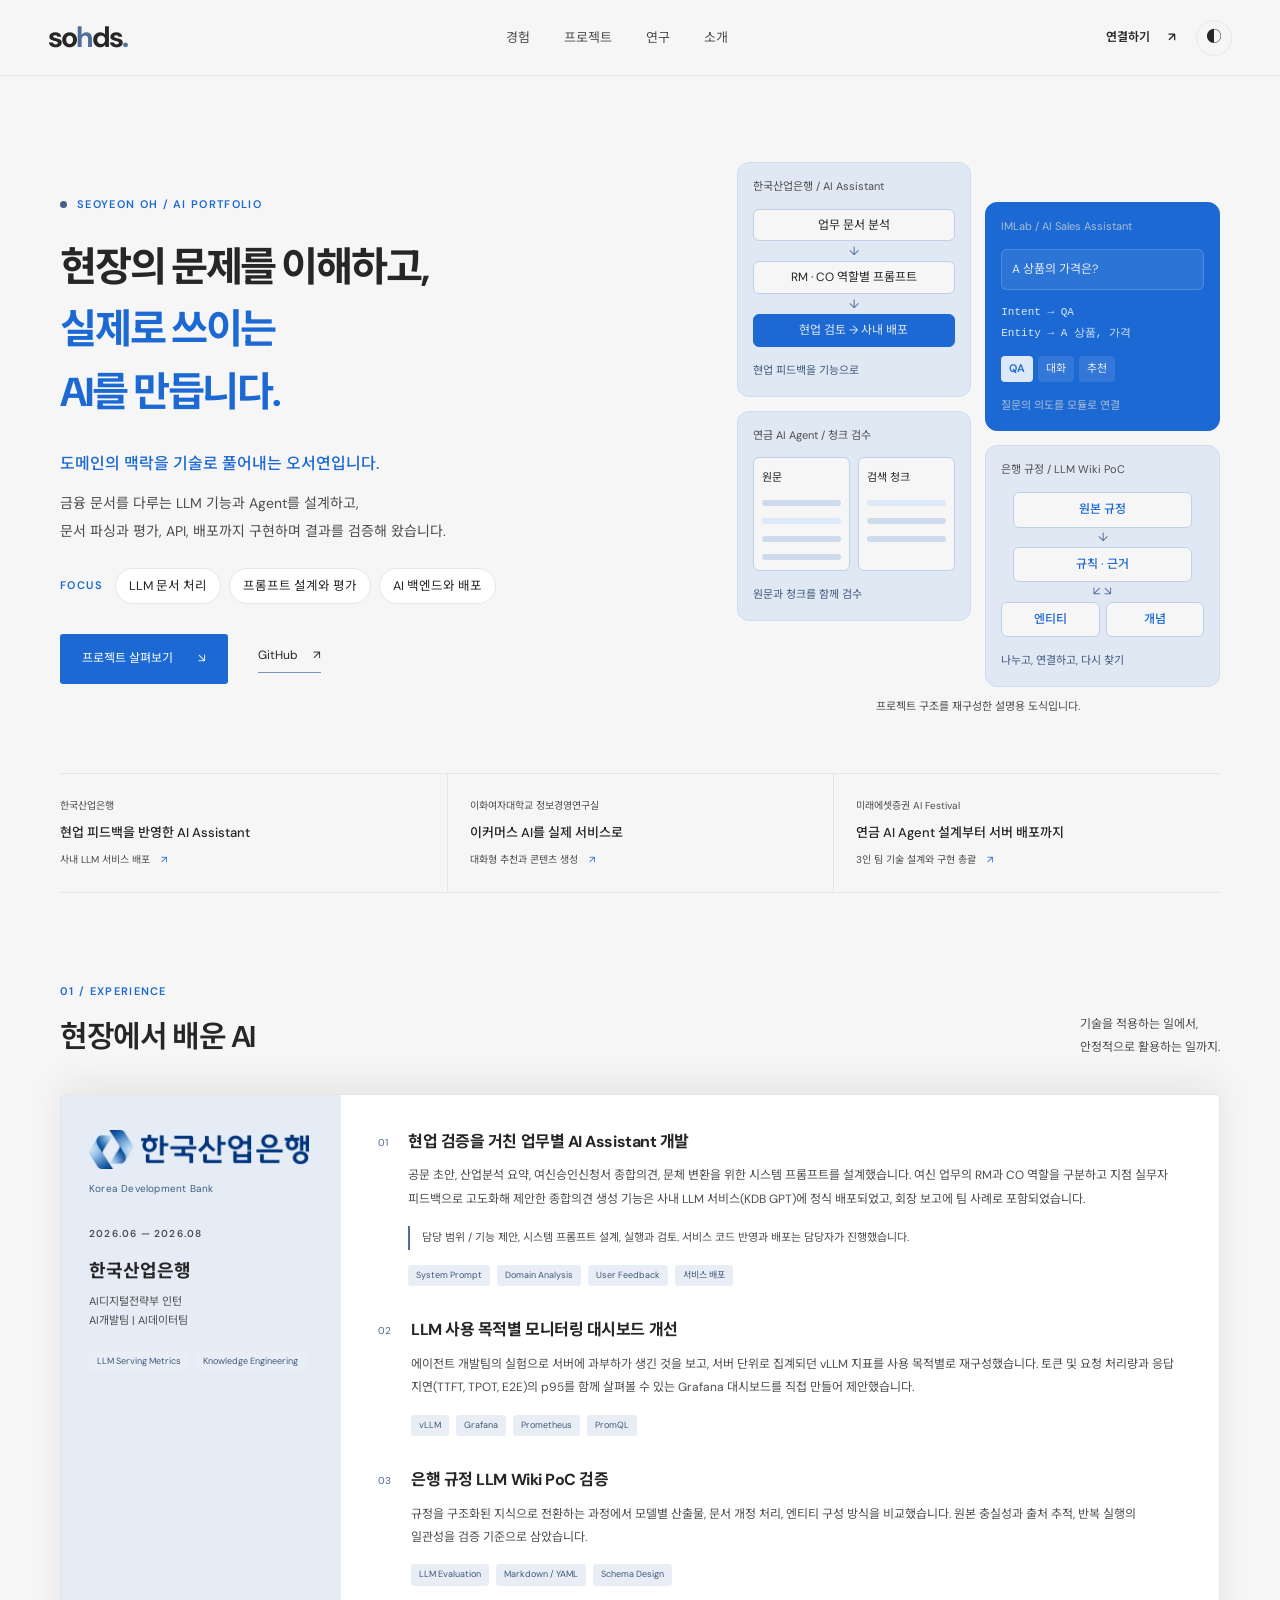
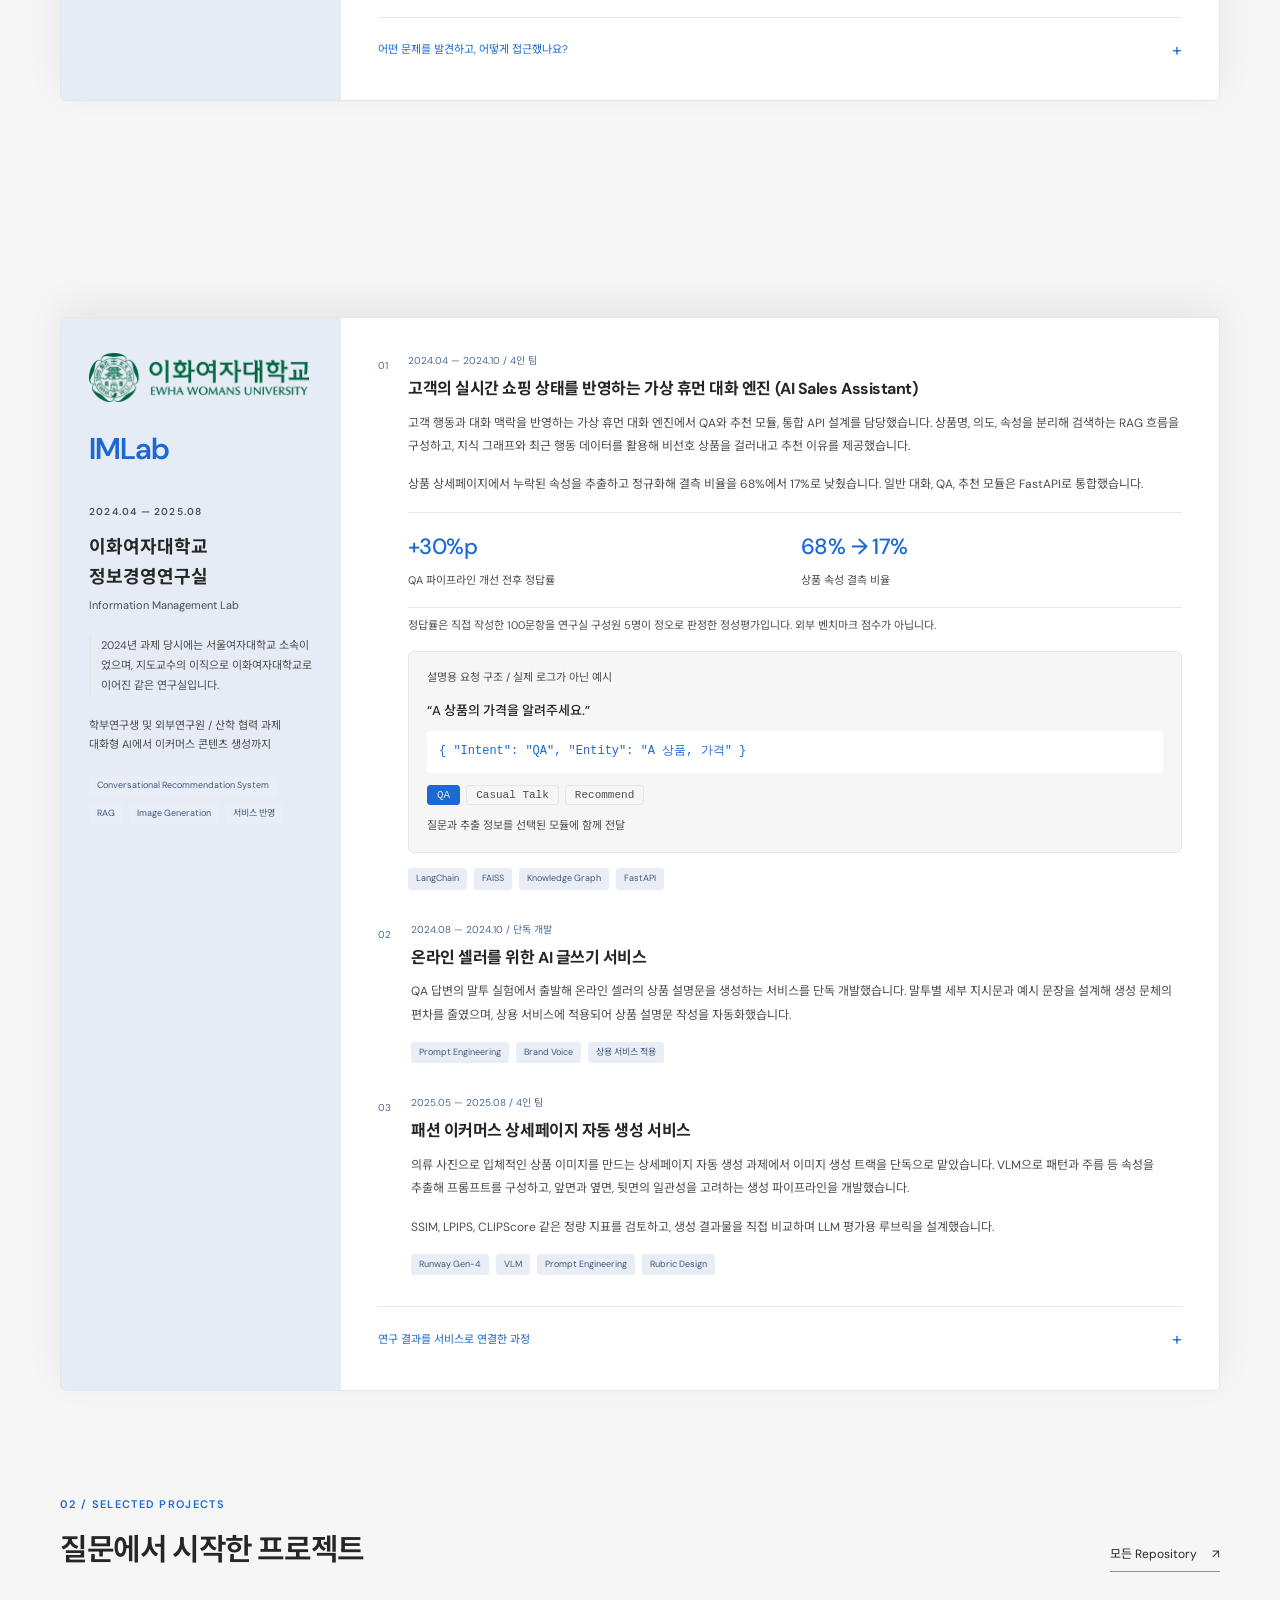
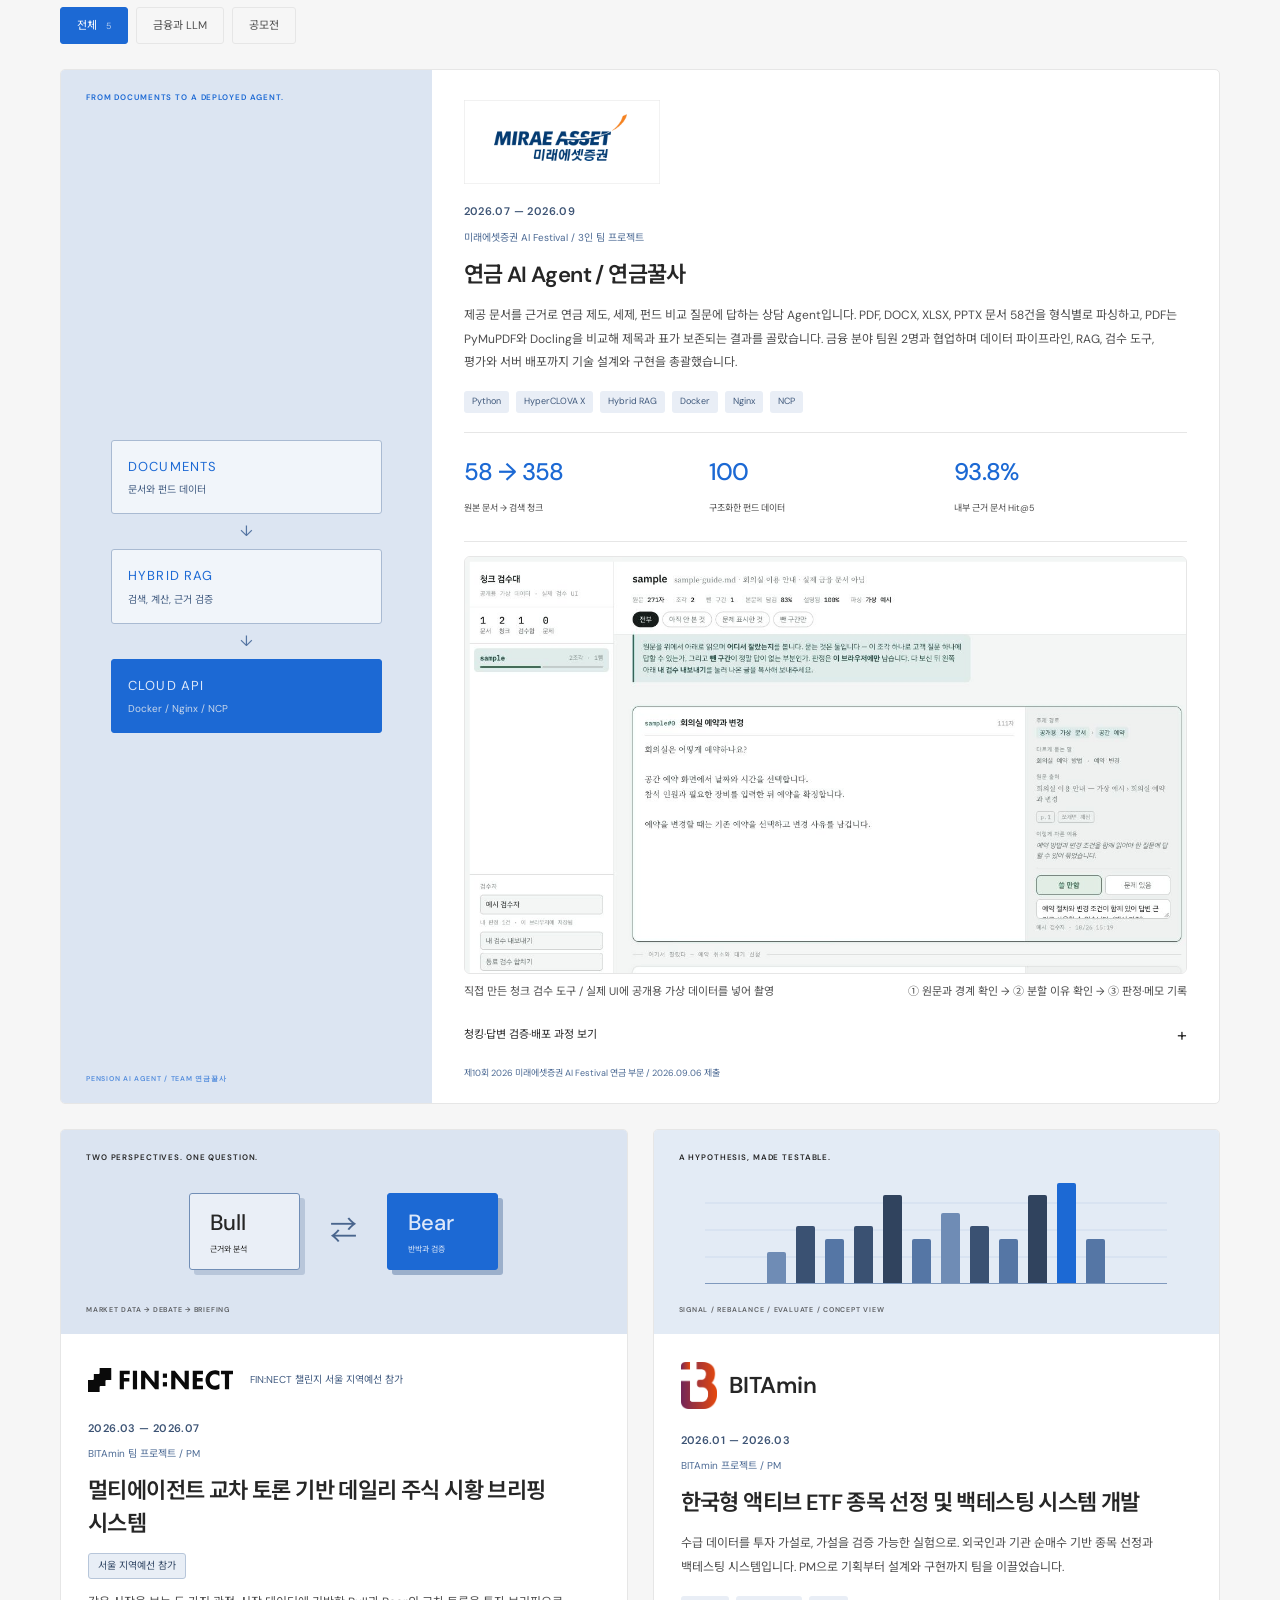
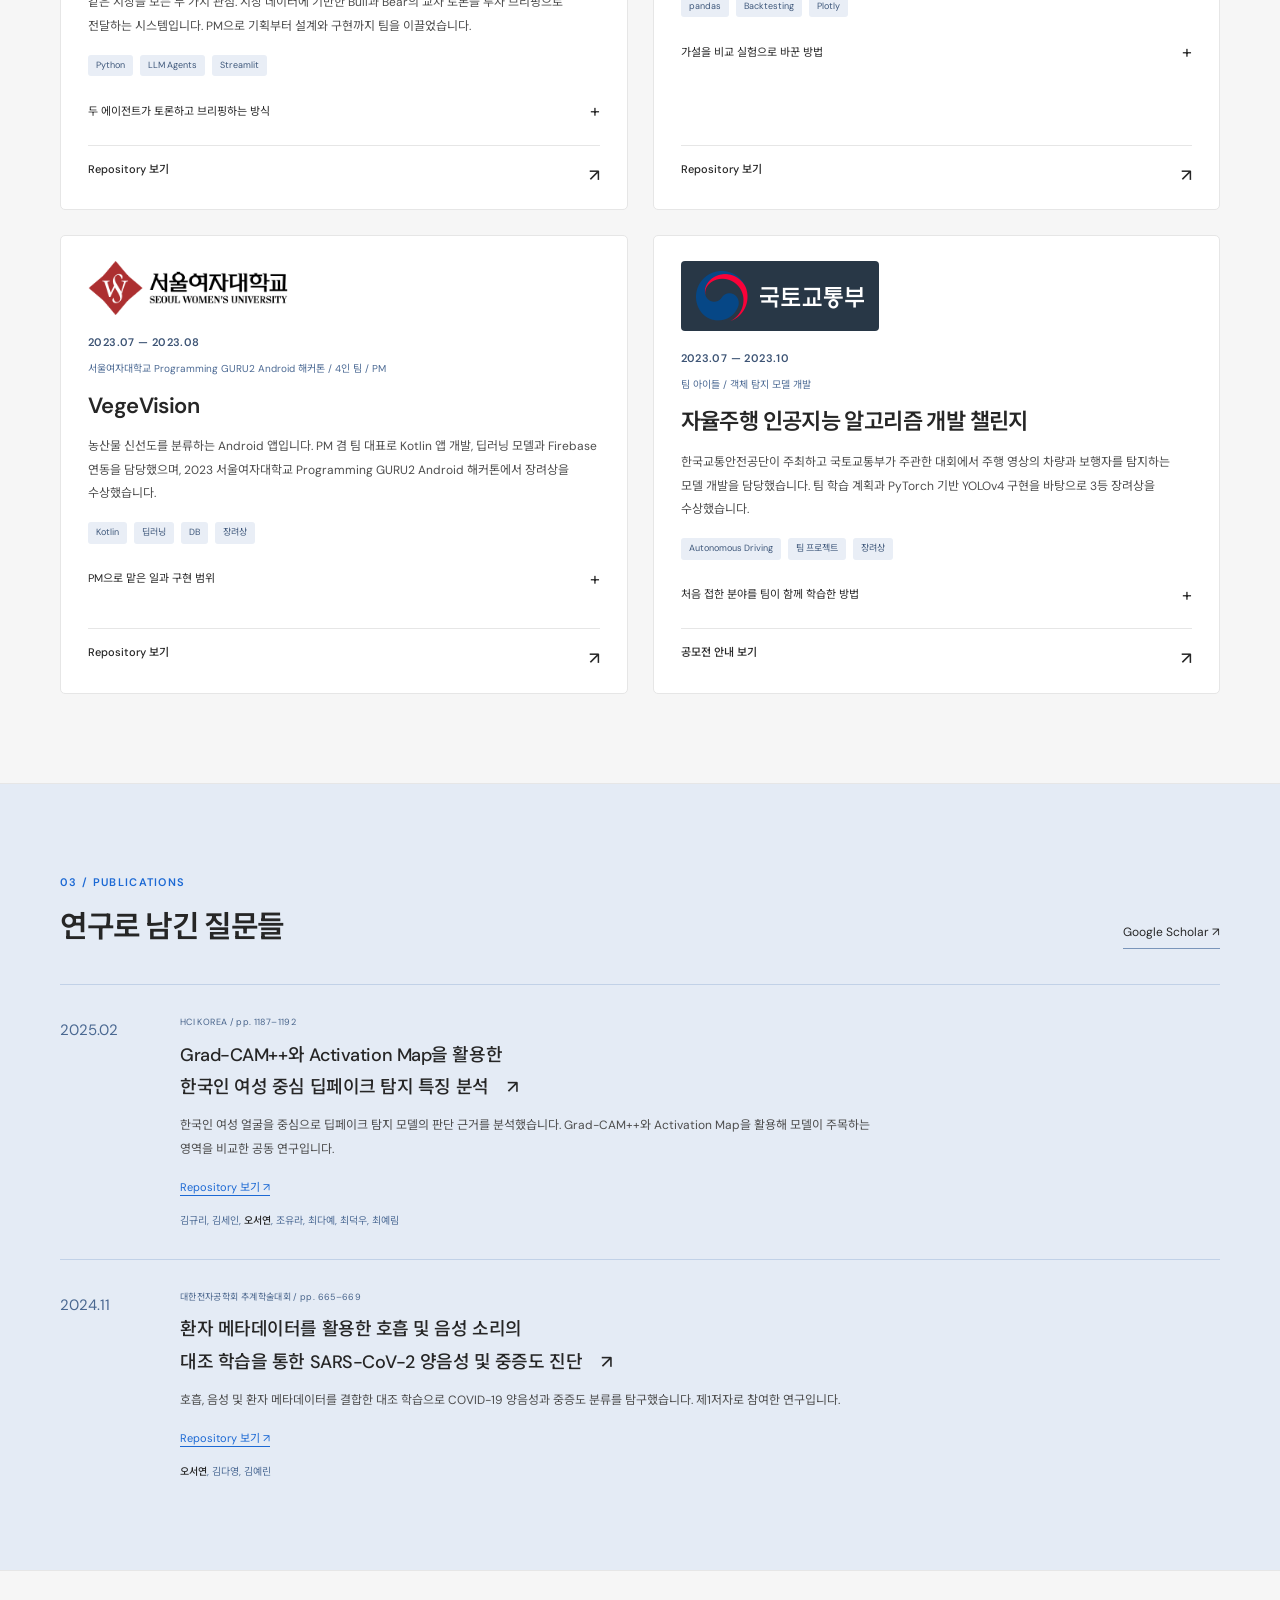
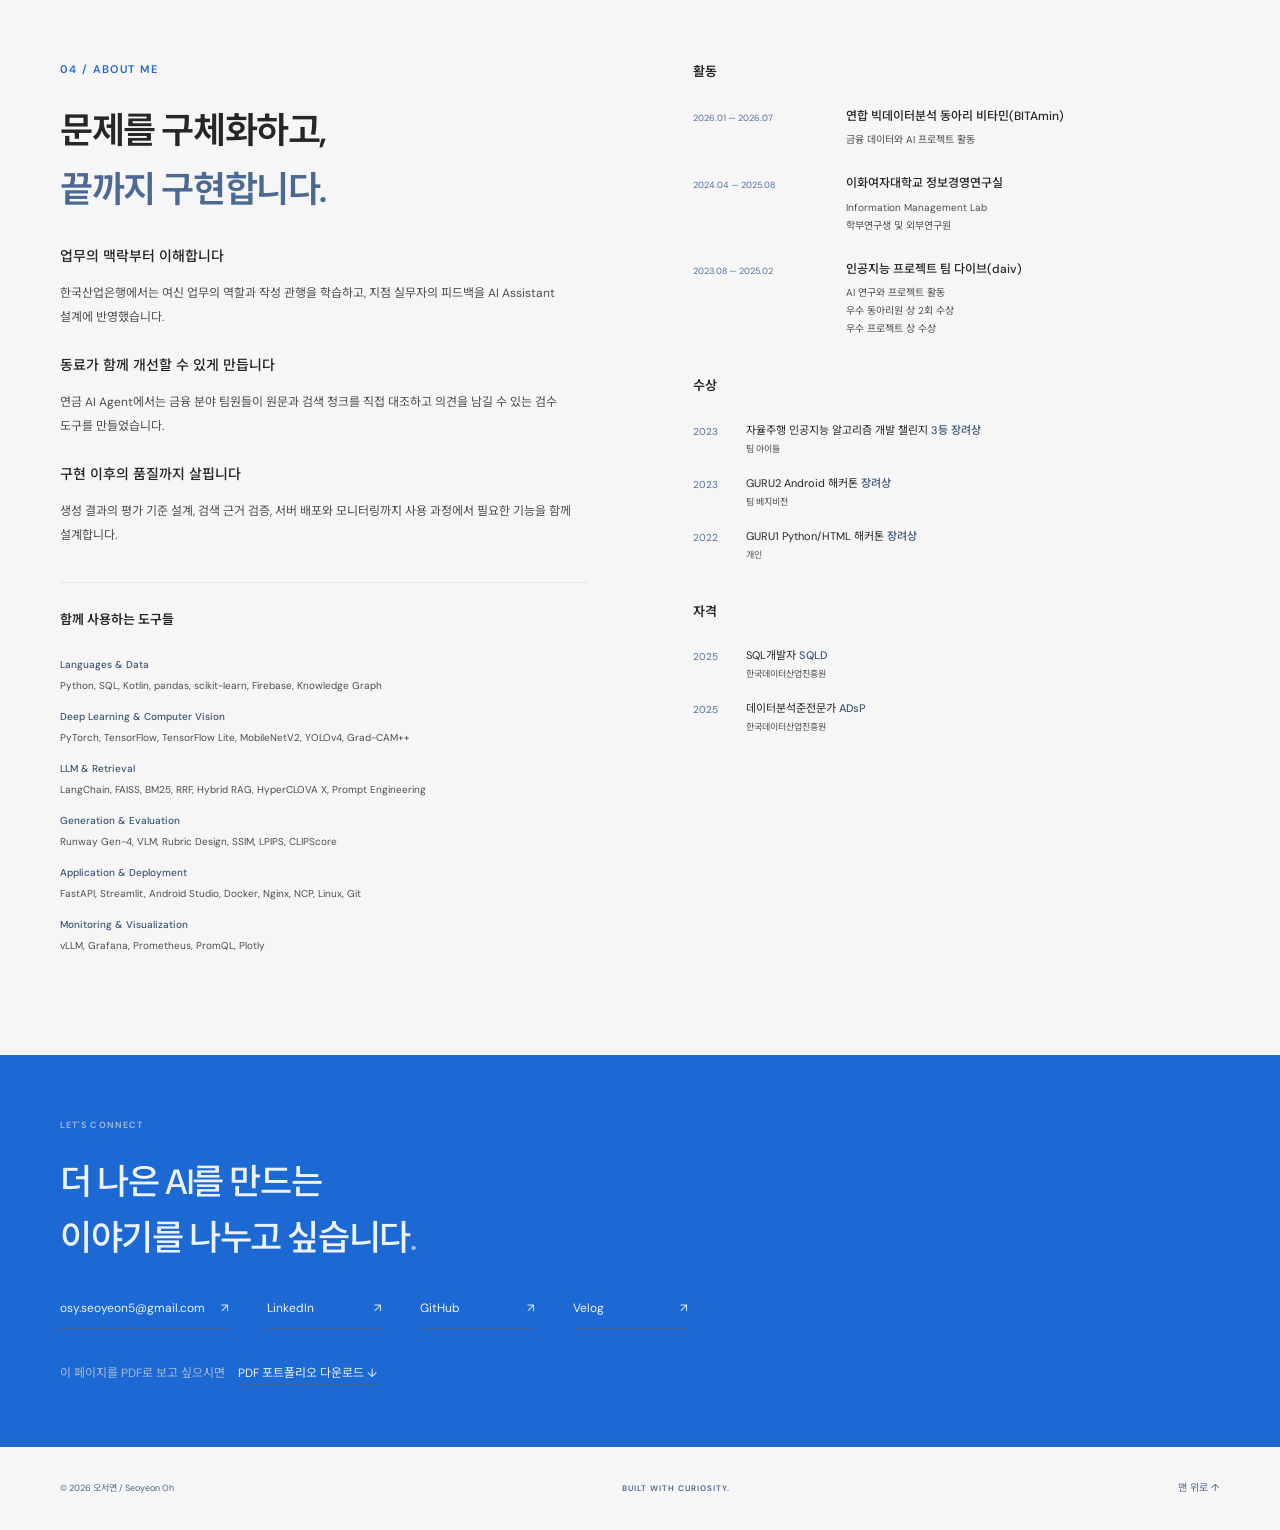
==== commit cb51aa08: "Refocus BMW FS page on document processing work" ====
--- a/bmwfs/index.html
+++ b/bmwfs/index.html
@@ -10,7 +10,7 @@
   <meta property="og:description" content="현장의 문제를 이해하고, 실제로 쓰이는 AI를 만듭니다.">
   <meta property="og:type" content="website">
   <link rel="icon" type="image/svg+xml" href="../assets/favicon.svg?v=20260910-2">
-  <link rel="stylesheet" href="style.css?v=20261106-1">
+  <link rel="stylesheet" href="style.css?v=20261106-2">
   <script>let savedTheme;try{savedTheme=localStorage.getItem('sohds-theme')}catch{}document.documentElement.dataset.theme=savedTheme||(matchMedia('(prefers-color-scheme: dark)').matches?'dark':'light');</script>
   <script src="script.js?v=20261106-1" defer></script>
   <title>오서연 / Seoyeon Oh | AI Portfolio</title>
@@ -28,8 +28,8 @@
     <div class="hero-copy">
       <p class="eyebrow"><span class="status-dot"></span> SEOYEON OH / AI PORTFOLIO</p>
       <h1 id="hero-title">현장의 문제를 이해하고,<br><span>실제로 쓰이는<br>AI를 만듭니다.</span></h1>
-      <p class="hero-description"><strong class="intro-positioning">도메인의 맥락을 기술로 풀어내는 오서연입니다.</strong><br>이커머스의 대화형 AI와 콘텐츠 생성부터 금융 LLM의 개발과 운영까지,<br class="desktop-break"> 사용자의 요구를 구체적인 기능으로 만들고 검증해 왔습니다.</p>
-      <ul class="hero-focus" aria-label="지원 방향"><li class="focus-label">FOCUS</li><li>LLM 서비스 개발과 운영 (LLMOps)</li><li>AI 에이전트 개발</li><li>AX / 업무 AI 전환</li></ul>
+      <p class="hero-description"><strong class="intro-positioning">도메인의 맥락을 기술로 풀어내는 오서연입니다.</strong><br>금융 문서를 다루는 LLM 기능과 Agent를 설계하고,<br class="desktop-break"> 문서 파싱과 평가, API, 배포까지 구현하며 결과를 검증해 왔습니다.</p>
+      <ul class="hero-focus" aria-label="지원 방향"><li class="focus-label">FOCUS</li><li>LLM 문서 처리</li><li>프롬프트 설계와 평가</li><li>AI 백엔드와 배포</li></ul>
       <div class="hero-actions"><a class="button primary" href="#projects">프로젝트 살펴보기 <span aria-hidden="true">↘</span></a><a class="text-link" href="https://github.com/sohds" target="_blank" rel="noopener noreferrer">GitHub <span aria-hidden="true">↗</span></a></div>
     </div>
     <div class="hero-gallery" aria-label="프로젝트 구조 미리보기">
@@ -54,7 +54,7 @@
   <section class="section wrap" id="experience" aria-labelledby="experience-title">
     <div class="section-heading"><div><p class="eyebrow">01 / EXPERIENCE</p><h2 id="experience-title">현장에서 배운 AI</h2></div><p>기술을 적용하는 일에서,<br>안정적으로 활용하는 일까지.</p></div>
     <article class="experience-card" id="bank-experience" data-stack>
-      <div class="experience-aside"><div class="organization-brand"><img src="../assets/korea-development-bank.png" alt="한국산업은행" width="220" height="40"><span>Korea Development Bank</span></div><p class="mono">2026.06 — 2026.08</p><h3>한국산업은행</h3><p>AI디지털전략부 인턴<br>AI개발팀 | AI데이터팀</p><div class="tags"><span>LLM Operations</span><span>Knowledge Engineering</span></div></div>
+      <div class="experience-aside"><div class="organization-brand"><img src="../assets/korea-development-bank.png" alt="한국산업은행" width="220" height="40"><span>Korea Development Bank</span></div><p class="mono">2026.06 — 2026.08</p><h3>한국산업은행</h3><p>AI디지털전략부 인턴<br>AI개발팀 | AI데이터팀</p><div class="tags"><span>LLM Serving Metrics</span><span>Knowledge Engineering</span></div></div>
       <div class="experience-body">
         <div class="work-item"><span class="work-number">01</span><div><h4>현업 검증을 거친 업무별 AI Assistant 개발</h4><p>공문 초안, 산업분석 요약, 여신승인신청서 종합의견, 문체 변환을 위한 시스템 프롬프트를 설계했습니다. 여신 업무의 RM과 CO 역할을 구분하고 지점 실무자 피드백으로 고도화해 제안한 종합의견 생성 기능은 사내 LLM 서비스(KDB GPT)에 정식 배포되었고, 회장 보고에 팀 사례로 포함되었습니다.</p><p class="work-note">담당 범위 / 기능 제안, 시스템 프롬프트 설계, 실행과 검토. 서비스 코드 반영과 배포는 담당자가 진행했습니다.</p><div class="tags"><span>System Prompt</span><span>Domain Analysis</span><span>User Feedback</span><span>서비스 배포</span></div></div></div>
         <div class="work-item"><span class="work-number">02</span><div><h4>LLM 사용 목적별 모니터링 대시보드 개선</h4><p>에이전트 개발팀의 실험으로 서버에 과부하가 생긴 것을 보고, 서버 단위로 집계되던 vLLM 지표를 사용 목적별로 재구성했습니다. 토큰 및 요청 처리량과 응답 지연(TTFT, TPOT, E2E)의 p95를 함께 살펴볼 수 있는 Grafana 대시보드를 직접 만들어 제안했습니다.</p><div class="tags"><span>vLLM</span><span>Grafana</span><span>Prometheus</span><span>PromQL</span></div></div></div>
@@ -111,7 +111,7 @@
     <div class="project-grid">
       <article class="project-card pension-card" data-category="finance competition" id="pension-agent">
         <div class="project-visual pension-visual" aria-hidden="true"><span class="visual-label">FROM DOCUMENTS TO A DEPLOYED AGENT.</span><div class="pension-flow"><span>DOCUMENTS<small>문서와 펀드 데이터</small></span><b>↓</b><span>HYBRID RAG<small>검색, 계산, 근거 검증</small></span><b>↓</b><span class="pension-server">CLOUD API<small>Docker / Nginx / NCP</small></span></div><span class="visual-bottom">PENSION AI AGENT / TEAM 연금꿀사</span></div>
-        <div class="project-content"><div class="project-brand mirae-brand"><img src="../assets/mirae-asset-securities.png" alt="미래에셋증권" width="196" height="84" loading="lazy"></div><p class="project-meta"><span class="project-date">2026.07 — 2026.09</span><span>미래에셋증권 AI Festival / 3인 팀 프로젝트</span></p><h3>연금 AI Agent / 연금꿀사</h3><p>제공 문서를 근거로 연금 제도, 세제, 펀드 비교 질문에 답하는 상담 Agent입니다. 금융 분야 팀원 2명과 협업하며 데이터 파이프라인, RAG, 검수 도구, 평가와 서버 배포까지 기술 설계와 구현을 총괄했습니다.</p><div class="tags"><span>Python</span><span>HyperCLOVA X</span><span>Hybrid RAG</span><span>Docker</span><span>Nginx</span><span>NCP</span></div><div class="pension-metrics"><div><strong>58 → 358</strong><span>원본 문서 → 검색 청크</span></div><div><strong>100</strong><span>구조화한 펀드 데이터</span></div><div><strong>93.8%</strong><span>내부 근거 문서 Hit@5</span></div></div><figure class="review-capture"><a href="../assets/chunk-review-public.png" target="_blank" rel="noopener noreferrer" aria-label="청크 검수 도구 화면 크게 보기"><img src="../assets/chunk-review-public.png" alt="원문과 청크 경계, 분할 이유를 함께 보여주고 검수 판정과 메모를 남기는 화면. 문서와 판정은 공개용 가상 예시." width="1280" height="720" loading="lazy"></a><figcaption><span>직접 만든 청크 검수 도구 / 실제 UI에 공개용 가상 데이터를 넣어 촬영</span><span>① 원문과 경계 확인 → ② 분할 이유 확인 → ③ 판정·메모 기록</span></figcaption></figure><details><summary>청킹·답변 검증·배포 과정 보기 <span>+</span></summary><div class="pension-detail"><h4>검색 결과 1위에는 조건이 없고, 실제 조건은 92위에</h4><p>중도인출 질문에서 상위 청크에는 짧은 안내만 있고 실제 조건 목록은 다른 청크로 분리돼 있었습니다. 길이·제목 기호 중심의 분할이 질문과 조건을 갈라놓은 문제를 확인하고, 하나의 질문에 답할 수 있는 범위로 분할 기준을 바꿨습니다.</p><h4>모델은 경계를 고르고, 코드는 원문을 자릅니다</h4><p>모델은 분할 위치를 계획하고 코드는 원문을 추출하는 앵커 청킹을 적용했습니다. BM25와 임베딩 검색을 RRF로 결합하고, 계산 결과와 인용 근거를 검증하는 단일 턴 상담 흐름을 구현했습니다.</p><h4>금융 분야 팀원도 품질을 확인할 수 있도록</h4><p>원문과 청크를 대조하며 문제를 표시하고 저장할 수 있는 웹 검수 도구를 만들었습니다. 두 팀원은 판정 369건 중 35건에 문제를 표시했고, ISA 재가입 유의사항이 떨어져 검색된다는 지적을 받아 분할 방식을 고쳤습니다.</p><h4>배포 후 다시 시작되는 것까지 확인</h4><p>Python HTTP API 서버를 Docker로 패키징해 NCP Ubuntu 서버에 배포하고, Nginx를 역방향 프록시로 구성했습니다. 로그 보존과 자동 재시작을 설정하고, 외부에서 상태 조회와 답변 API 호출을 검증하고, 서버 재부팅 후 복구까지 확인했습니다.</p><h4>평가 범위</h4><p>팀이 만든 438문항 중 검색 채점 대상 419문항에서 근거 문서 Hit@5 93.8%를 기록했고, 정상 질문 419건을 잘못 차단한 경우는 없었습니다. 내부 평가와 상품 회귀를 합친 459건의 E2E 실행 기록도 확보했습니다. Hit@5는 상위 5개 검색 결과의 근거 문서 포함률이며, 최종 답변 정확도나 공모전 공식 심사 점수가 아닙니다.</p></div></details><p class="submission-note">제10회 2026 미래에셋증권 AI Festival 연금 부문 / 2026.09.06 제출</p></div>
+        <div class="project-content"><div class="project-brand mirae-brand"><img src="../assets/mirae-asset-securities.png" alt="미래에셋증권" width="196" height="84" loading="lazy"></div><p class="project-meta"><span class="project-date">2026.07 — 2026.09</span><span>미래에셋증권 AI Festival / 3인 팀 프로젝트</span></p><h3>연금 AI Agent / 연금꿀사</h3><p>제공 문서를 근거로 연금 제도, 세제, 펀드 비교 질문에 답하는 상담 Agent입니다. PDF, DOCX, XLSX, PPTX 문서 58건을 형식별로 파싱하고, PDF는 PyMuPDF와 Docling을 비교해 제목과 표가 보존되는 결과를 골랐습니다. 금융 분야 팀원 2명과 협업하며 데이터 파이프라인, RAG, 검수 도구, 평가와 서버 배포까지 기술 설계와 구현을 총괄했습니다.</p><div class="tags"><span>Python</span><span>HyperCLOVA X</span><span>Hybrid RAG</span><span>Docker</span><span>Nginx</span><span>NCP</span></div><div class="pension-metrics"><div><strong>58 → 358</strong><span>원본 문서 → 검색 청크</span></div><div><strong>100</strong><span>구조화한 펀드 데이터</span></div><div><strong>93.8%</strong><span>내부 근거 문서 Hit@5</span></div></div><figure class="review-capture"><a href="../assets/chunk-review-public.png" target="_blank" rel="noopener noreferrer" aria-label="청크 검수 도구 화면 크게 보기"><img src="../assets/chunk-review-public.png" alt="원문과 청크 경계, 분할 이유를 함께 보여주고 검수 판정과 메모를 남기는 화면. 문서와 판정은 공개용 가상 예시." width="1280" height="720" loading="lazy"></a><figcaption><span>직접 만든 청크 검수 도구 / 실제 UI에 공개용 가상 데이터를 넣어 촬영</span><span>① 원문과 경계 확인 → ② 분할 이유 확인 → ③ 판정·메모 기록</span></figcaption></figure><details><summary>청킹·답변 검증·배포 과정 보기 <span>+</span></summary><div class="pension-detail"><h4>검색 결과 1위에는 조건이 없고, 실제 조건은 92위에</h4><p>중도인출 질문에서 상위 청크에는 짧은 안내만 있고 실제 조건 목록은 다른 청크로 분리돼 있었습니다. 길이·제목 기호 중심의 분할이 질문과 조건을 갈라놓은 문제를 확인하고, 하나의 질문에 답할 수 있는 범위로 분할 기준을 바꿨습니다.</p><h4>모델은 경계를 고르고, 코드는 원문을 자릅니다</h4><p>모델은 분할 위치를 계획하고 코드는 원문을 추출하는 앵커 청킹을 적용했습니다. BM25와 임베딩 검색을 RRF로 결합하고, 계산 결과와 인용 근거를 검증하는 단일 턴 상담 흐름을 구현했습니다.</p><h4>금융 분야 팀원도 품질을 확인할 수 있도록</h4><p>원문과 청크를 대조하며 문제를 표시하고 저장할 수 있는 웹 검수 도구를 만들었습니다. 두 팀원은 판정 369건 중 35건에 문제를 표시했고, ISA 재가입 유의사항이 떨어져 검색된다는 지적을 받아 분할 방식을 고쳤습니다.</p><h4>배포 후 다시 시작되는 것까지 확인</h4><p>Python HTTP API 서버를 Docker로 패키징해 NCP Ubuntu 서버에 배포하고, Nginx를 역방향 프록시로 구성했습니다. 로그 보존과 자동 재시작을 설정하고, 외부에서 상태 조회와 답변 API 호출을 검증하고, 서버 재부팅 후 복구까지 확인했습니다.</p><h4>평가 범위</h4><p>팀이 만든 438문항 중 검색 채점 대상 419문항에서 근거 문서 Hit@5 93.8%를 기록했고, 정상 질문 419건을 잘못 차단한 경우는 없었습니다. 내부 평가와 상품 회귀를 합친 459건의 E2E 실행 기록도 확보했습니다. Hit@5는 상위 5개 검색 결과의 근거 문서 포함률이며, 최종 답변 정확도나 공모전 공식 심사 점수가 아닙니다.</p></div></details><p class="submission-note">제10회 2026 미래에셋증권 AI Festival 연금 부문 / 2026.09.06 제출</p></div>
       </article>
       <article class="project-card" data-category="finance competition"><div class="project-visual debate-visual" aria-hidden="true"><span class="visual-label">TWO PERSPECTIVES. ONE QUESTION.</span><div class="debate-flow"><div>Bull<span>근거와 분석</span></div><span class="exchange">⇄</span><div>Bear<span>반박과 검증</span></div></div><span class="visual-bottom">MARKET DATA → DEBATE → BRIEFING</span></div><div class="project-content"><div class="project-brand finnect-brand"><img src="../assets/finnect.svg" alt="FIN:NECT" width="145" height="24" loading="lazy"><span>FIN:NECT 챌린지 서울 지역예선 참가</span></div><p class="project-meta"><span class="project-date">2026.03 — 2026.07</span><span>BITAmin 팀 프로젝트 / PM</span></p><h3>멀티에이전트 교차 토론 기반 데일리 주식 시황 브리핑 시스템</h3><div class="submission-status">서울 지역예선 참가</div><p>같은 시장을 보는 두 가지 관점. 시장 데이터에 기반한 Bull과 Bear의 교차 토론을 투자 브리핑으로 전달하는 시스템입니다. PM으로 기획부터 설계와 구현까지 팀을 이끌었습니다.</p><div class="tags"><span>Python</span><span>LLM Agents</span><span>Streamlit</span></div><details><summary>두 에이전트가 토론하고 브리핑하는 방식 <span>+</span></summary><p>거시경제, 섹터, 시장 심리 데이터를 통합하고, 2라운드 토론으로 주장과 반박을 구성합니다. 논거와 신호 강도를 대시보드에서 확인할 수 있으며, 금융 뉴스 번역과 투자 퀴즈 기능을 포함합니다. 자동 주문 기능이 없는 브리핑 도구입니다. BITAmin 팀 프로젝트로 개발한 시스템을 FIN:NECT 챌린지에 출품해 서울 지역예선에 참가했습니다.</p></details><a class="project-link" href="https://github.com/sohds/multi-agent-trading" target="_blank" rel="noopener noreferrer">Repository 보기 <span>↗</span></a></div></article>
       <article class="project-card" data-category="finance"><div class="project-visual etf-visual" aria-hidden="true"><span class="visual-label">A HYPOTHESIS, MADE TESTABLE.</span><div class="etf-bars"><i></i><i></i><i></i><i></i><i></i><i></i><i></i><i></i><i></i><i></i><i></i><i></i></div><span class="visual-bottom">SIGNAL / REBALANCE / EVALUATE / CONCEPT VIEW</span></div><div class="project-content"><div class="project-brand bitamin-brand"><img src="../assets/bitamin.png" alt="BITAmin 심벌" width="36" height="48" loading="lazy"><span>BITAmin</span></div><p class="project-meta"><span class="project-date">2026.01 — 2026.03</span><span>BITAmin 프로젝트 / PM</span></p><h3>한국형 액티브 ETF 종목 선정 및 백테스팅 시스템 개발</h3><p>수급 데이터를 투자 가설로, 가설을 검증 가능한 실험으로. 외국인과 기관 순매수 기반 종목 선정과 백테스팅 시스템입니다. PM으로 기획부터 설계와 구현까지 팀을 이끌었습니다.</p><div class="tags"><span>pandas</span><span>Backtesting</span><span>Plotly</span></div><details><summary>가설을 비교 실험으로 바꾼 방법 <span>+</span></summary><p>리밸런싱 주기, 수급 신호, 비중 방식, 가격 기준을 바꿔 비교하는 실험을 구성합니다. Streamlit 대시보드에서 NAV, 종목 구성, 최대 낙폭과 샤프 비율 등 성과 지표를 확인할 수 있습니다.</p></details><a class="project-link" href="https://github.com/sohds/Ko-ActiveETF" target="_blank" rel="noopener noreferrer">Repository 보기 <span>↗</span></a></div></article>
--- a/bmwfs/style.css
+++ b/bmwfs/style.css
@@ -1,6 +1,6 @@
 @import url('https://fonts.googleapis.com/css2?family=DM+Sans:wght@400;500;600;700&family=Noto+Sans+KR:wght@400;500;600;700;800&display=swap');
 :root{--accent:#1c69d4;--paper:#f6f6f6;--white:#fff;--ink:#262626;--green:#1c69d4;--muted:#4d4d4d;--line:#e6e6e6;--lime:#dde8f9;--font:'DM Sans','Noto Sans KR',sans-serif}
-*{box-sizing:border-box}html{scroll-behavior:smooth;scroll-padding-top:105px}body{margin:0;background:var(--paper);color:var(--ink);font-family:var(--font);font-size:15px;line-height:1.8;-webkit-font-smoothing:antialiased}a{color:inherit;text-decoration:none}button{font:inherit}button,a,summary{-webkit-tap-highlight-color:transparent}a:focus-visible,button:focus-visible,summary:focus-visible{outline:3px solid #3c5475;outline-offset:5px}::selection{background:var(--lime);color:var(--green)}[hidden]{display:none!important}.wrap{width:min(1160px,calc(100% - 96px));margin-inline:auto}.mono,.eyebrow,.visual-label,.visual-bottom{font-family:'DM Sans',sans-serif;letter-spacing:.12em;font-size:11px;font-weight:600}.eyebrow{color:var(--accent);margin:0 0 21px}.site-header{width:min(1320px,calc(100% - 96px));height:96px;display:flex;align-items:center;justify-content:space-between;margin:auto;border-bottom:1px solid var(--line)}.wordmark{font-weight:700;font-size:29px;letter-spacing:-1.8px}.wordmark>span:first-child{color:#4f6e99}.brand-dot{color:#4f6e9a}.site-header nav{display:flex;gap:34px;font-size:13px}.site-header nav a{position:relative;color:var(--muted)}.site-header nav a:hover,.site-header nav a[aria-current]{color:var(--accent)}.site-header nav a[aria-current]:after{content:'';position:absolute;bottom:-7px;left:50%;width:4px;height:4px;background:var(--green);border-radius:50%}.header-contact{font-size:12px;font-weight:600}.header-contact span{margin-left:15px}.hero{padding-top:86px;display:grid;grid-template-columns:1.3fr 1fr;gap:48px;align-items:center}.hero .eyebrow{display:flex;align-items:center;gap:10px}.status-dot{height:7px;width:7px;border-radius:50%;background:#456086}.hero h1{font-size:clamp(30px,3.15vw,45px);font-weight:700;line-height:1.55;letter-spacing:-2.1px;margin:0}.hero h1>span{color:#48658c}.hero-description{font-size:14px;color:var(--muted);line-height:2;margin:26px 0 31px}.hero-actions{display:flex;align-items:center;gap:30px}.button{padding:14px 22px;display:inline-flex;align-items:center;gap:25px;font-size:12px;border-radius:3px;transition:background .2s,transform .2s}.primary{background:var(--green);color:white}.primary:hover{background:#2d4363;transform:translateY(-2px)}.text-link{font-size:12px;white-space:nowrap;border-bottom:1px solid #7a95ba;padding-bottom:5px}.text-link>span{margin-left:12px}.focus-strip{grid-column:1/-1;display:flex;gap:53px;align-items:center;padding:28px 0;border-top:1px solid var(--line);border-bottom:1px solid var(--line);margin-top:8px;color:#384e6d;font-size:12px}.focus-strip .mono{font-size:9px;color:#5677a6;margin-right:auto}.section{padding-block:89px}.section-heading{display:flex;justify-content:space-between;align-items:flex-end;margin-bottom:35px;gap:20px}.section-heading .eyebrow{margin-bottom:12px}.section-heading h2,.about-intro h2{font-size:30px;letter-spacing:-1.4px;line-height:1.5;margin:0;font-weight:600}.section-heading>p{margin:0;color:var(--muted);font-size:12px;line-height:1.9}.experience-card{display:grid;grid-template-columns:280px 1fr;background:var(--white);border:1px solid var(--line);border-radius:5px;overflow:hidden}.experience-aside{background:#e5ecf5;padding:35px 28px}.kdb-mark{font-size:37px;font-weight:700;letter-spacing:-2px;display:block;line-height:1.2;margin-bottom:33px}.kdb-mark>span{display:block;font-size:12px;letter-spacing:.15em;margin-top:9px;font-weight:500}.experience-aside>.mono{font-size:10px;color:var(--muted)}.experience-aside h3{font-size:18px;margin:12px 0 4px}.experience-aside>p:not(.mono){font-size:11px;margin:0 0 20px;color:var(--muted)}.experience-aside .tags{gap:6px}.experience-body{padding:34px 37px}.work-item{display:flex;gap:20px;margin-bottom:31px}.work-number{font-size:10px;color:#4a6790;padding-top:5px}.work-item h4{font-size:16px;letter-spacing:-.45px;line-height:1.6;margin:0 0 10px}.work-item p{font-size:12px;color:var(--muted);margin:0 0 15px;line-height:1.95;word-break:keep-all;overflow-wrap:anywhere}.tags{display:flex;flex-wrap:wrap;gap:7px}.tags>span{padding:3px 8px;border-radius:3px;background:#e9eef6;color:#3f587b;font-size:9px;line-height:1.7}.case-study{border-top:1px solid var(--line);padding-top:16px}.case-study summary{font-size:11px;color:var(--accent)}summary{list-style:none;cursor:pointer;display:flex;align-items:center;justify-content:space-between;gap:18px}summary::-webkit-details-marker{display:none}summary>span{font-size:18px;font-weight:400;transition:transform .2s}details[open]>summary>span{transform:rotate(45deg)}.case-content h5{font-size:13px;margin:20px 0 7px}.case-content p{font-size:12px;color:var(--muted);margin:0 0 12px;word-break:keep-all;overflow-wrap:anywhere}.case-content .case-note{background:var(--paper);font-size:10px;padding:12px 15px;margin-top:20px}.section+.section{padding-top:15px}.filters{display:flex;gap:8px;margin-bottom:25px}.filters button{border:1px solid var(--line);background:transparent;padding:8px 16px;border-radius:3px;font-size:11px;color:var(--muted);cursor:pointer}.filters button[aria-pressed=true]{background:var(--green);color:white;border-color:var(--green)}.filters button>span{margin-left:6px;opacity:.65;font-size:9px}.filters button:hover{border-color:var(--green)}.project-grid{display:grid;grid-template-columns:1fr 1fr;gap:25px}.project-card{background:white;border:1px solid var(--line);border-radius:5px;overflow:hidden;display:flex;flex-direction:column;transition:box-shadow .2s,transform .2s}.project-card:hover{box-shadow:0 8px 28px #233c3709;transform:translateY(-3px)}.project-visual{height:204px;padding:23px 26px;position:relative;overflow:hidden;display:flex;align-items:center;justify-content:center}.visual-label,.visual-bottom{position:absolute;left:25px;font-size:8px;letter-spacing:.11em}.visual-label{top:20px}.visual-bottom{bottom:17px;font-size:7px;opacity:.7}.debate-visual{background:#dbe4f1}.debate-flow{display:flex;align-items:center;gap:30px}.debate-flow>div{width:111px;border:1px solid #718eb6;background:#eaeff7;padding:14px 20px;border-radius:3px;font-size:22px;font-weight:500;line-height:1.4;box-shadow:5px 5px 0 #b8c6da}.debate-flow>div:last-child{background:var(--green);color:var(--lime);border-color:var(--green);box-shadow:5px 5px 0 #9bafcb}.debate-flow>div span{display:block;font-size:8px;margin-top:5px;font-weight:400}.exchange{font-size:27px;color:#49658d}.etf-visual{background:#e3ebf5}.etf-bars{display:flex;align-items:flex-end;gap:10px;height:105px;border-bottom:1px solid #7f99bd;padding:0 10px;width:90%;justify-content:center;background:repeating-linear-gradient(to top,transparent 0,transparent 25px,#cedbed 26px,transparent 27px)}.etf-bars i{width:19px;height:30%;background:#6f8cb5;border-radius:2px 2px 0 0}.etf-bars i:nth-child(2n){background:#3a5172;height:55%}.etf-bars i:nth-child(3n){height:42%;background:#5576a5}.etf-bars i:nth-child(5n){height:85%;background:#30435e}.etf-bars i:nth-child(7n){height:67%}.etf-bars i:nth-child(11){height:96%;background:var(--green)}.xai-visual{background:#eeeae0}.heatmap{display:grid;grid-template-columns:repeat(12,12px);gap:3px;transform:rotate(-8deg);opacity:.85}.heatmap i{height:12px;border-radius:2px;background:#d9d2b9}.heatmap i:nth-child(3n){background:#7691b8}.heatmap i:nth-child(7n){background:#4e6c97}.heatmap i:nth-child(11n){background:#3c5475}.heatmap i:nth-child(17n){background:#dcb674}.voice-visual{background:#e9e9ee;color:#565a75}.wave{display:flex;align-items:center;gap:5px;height:94px}.wave i{display:block;width:4px;height:20%;border-radius:3px;background:#959bb1}.wave i:nth-child(3n){height:67%;background:#777f9b}.wave i:nth-child(5n){height:90%;background:#535d80}.wave i:nth-child(7n){height:40%}.project-content{padding:25px 27px 19px;flex:1;display:flex;flex-direction:column}.project-meta{font-size:10px;color:#4c6a94;margin:0 0 11px}.project-content h3{font-size:22px;font-weight:600;margin:0 0 13px;letter-spacing:-.6px;line-height:1.5}.project-content>p:not(.project-meta){font-size:12px;color:var(--muted);line-height:1.95;margin:0 0 17px;word-break:keep-all;overflow-wrap:anywhere}.project-content .tags{margin-bottom:19px}.project-content details{margin-bottom:17px;font-size:11px}.project-content details p{font-size:12px;color:var(--muted);line-height:1.95}.project-link{margin-top:auto;border-top:1px solid var(--line);padding-top:14px;display:flex;justify-content:space-between;font-size:11px;font-weight:500}.project-link>span{font-size:17px}.compact-card .project-content{position:relative;padding-top:29px}.compact-card .small-icon{position:absolute;right:27px;top:33px;font-size:24px;color:#6e8cb4;letter-spacing:-1px}.small-icon span{font-size:14px}.compact-card h3{padding-right:48px}.compact-card .project-meta{margin-bottom:16px}.archive-link{display:flex;align-items:center;justify-content:space-between;padding:22px 0;margin-top:20px;border-bottom:1px solid var(--line);font-size:11px;color:var(--muted);gap:20px}.archive-link .mono{display:block;font-size:8px;margin-bottom:5px}.archive-link strong{color:var(--ink)}.research-section{background:#e4ebf5;border-block:1px solid var(--line)}.publications{padding:0;margin:0;list-style:none}.publications li{display:grid;grid-template-columns:100px 1fr;border-top:1px solid #c1d1e7;padding:29px 0;gap:20px}.publications li:last-child{padding-bottom:0}.paper-year{font-size:15px;color:#4a6891;padding-top:3px}.paper-venue{font-size:9px;color:#48648b;margin:0 0 8px;letter-spacing:.04em}.publications h3{font-size:18px;font-weight:500;line-height:1.8;margin:0 0 11px;letter-spacing:-.45px}.publications h3 a:hover{color:#415a7e}.publications h3 span{margin-left:14px}.authors{font-size:10px;color:#4d6b95;margin:0}.authors strong{color:var(--ink);font-weight:500}.about-section{display:grid;grid-template-columns:1fr 1fr;gap:105px}.about-intro h2{font-size:36px;line-height:1.65;margin-bottom:23px}.about-intro h2 span{color:#4b6992}.about-intro>p:not(.eyebrow){font-size:12px;color:var(--muted);line-height:2.1;word-break:keep-all}.skill-groups{margin-top:35px;padding-top:25px;border-top:1px solid var(--line)}.skill-groups h3,.about-history>h3{font-size:13px;margin:0 0 22px;font-weight:600}.skill-groups p{font-size:10px;color:var(--muted);line-height:2.1}.skill-groups strong{display:block;font-size:10px;color:#3c5374;font-weight:500}.timeline-row{display:grid;grid-template-columns:135px 1fr;gap:18px;margin-bottom:24px}.timeline-row>span{font-size:9px;color:#506f9b;line-height:1.9;padding-top:4px}.timeline-row h4{font-size:12px;margin:0;font-weight:500}.timeline-row p{font-size:10px;color:var(--muted);margin:4px 0 0}.about-history .awards-title{margin-top:36px}.award-row{display:flex;gap:28px;margin:15px 0}.award-row>span{font-size:10px;color:#506f9b;line-height:2.3}.award-row p{font-size:11px;line-height:1.9;margin:0}.award-row strong{font-weight:500;color:#3f5779;white-space:nowrap}.award-row small{display:block;color:var(--muted);font-size:9px}.contact-section{background:var(--green);color:#edf2f8;padding:62px 0}.contact-section .eyebrow{color:#aabbd3;font-size:9px}.contact-section h2{font-size:35px;font-weight:500;line-height:1.6;letter-spacing:-1.4px;margin:0 0 32px}.contact-section h2>span{color:#a0b9db}.contact-links{display:flex;gap:38px}.contact-links a{font-size:12px;border-bottom:1px solid #49658d;padding-bottom:9px;min-width:115px;display:flex;justify-content:space-between}.contact-links a:hover{color:var(--lime)}footer{display:flex;justify-content:space-between;align-items:center;padding:24px 0;font-size:9px;color:#4a678f}footer .mono{font-size:8px}footer a{font-size:10px}.sr-only{position:absolute;width:1px;height:1px;padding:0;margin:-1px;overflow:hidden;clip:rect(0,0,0,0);white-space:nowrap;border:0}.skip-link{position:fixed;top:-80px;left:15px;padding:10px 20px;background:var(--green);color:white;z-index:100}.skip-link:focus{top:10px}
+*{box-sizing:border-box}html{scroll-behavior:smooth;scroll-padding-top:105px}body{margin:0;background:var(--paper);color:var(--ink);font-family:var(--font);font-size:15px;line-height:1.8;-webkit-font-smoothing:antialiased}a{color:inherit;text-decoration:none}button{font:inherit}button,a,summary{-webkit-tap-highlight-color:transparent}a:focus-visible,button:focus-visible,summary:focus-visible{outline:3px solid #3c5475;outline-offset:5px}::selection{background:var(--lime);color:var(--green)}[hidden]{display:none!important}.wrap{width:min(1160px,calc(100% - 96px));margin-inline:auto}.mono,.eyebrow,.visual-label,.visual-bottom{font-family:'DM Sans',sans-serif;letter-spacing:.12em;font-size:11px;font-weight:600}.eyebrow{color:var(--accent);margin:0 0 21px}.site-header{width:min(1320px,calc(100% - 96px));height:96px;display:flex;align-items:center;justify-content:space-between;margin:auto;border-bottom:1px solid var(--line)}.wordmark{font-weight:700;font-size:29px;letter-spacing:-1.8px}.wordmark>span:first-child{color:#4f6e99}.brand-dot{color:#4f6e9a}.site-header nav{display:flex;gap:34px;font-size:13px}.site-header nav a{position:relative;color:var(--muted)}.site-header nav a:hover,.site-header nav a[aria-current]{color:var(--accent)}.site-header nav a[aria-current]:after{content:'';position:absolute;bottom:-7px;left:50%;width:4px;height:4px;background:var(--green);border-radius:50%}.header-contact{font-size:12px;font-weight:600}.header-contact span{margin-left:15px}.hero{padding-top:86px;display:grid;grid-template-columns:1.3fr 1fr;gap:48px;align-items:center}.hero .eyebrow{display:flex;align-items:center;gap:10px}.status-dot{height:7px;width:7px;border-radius:50%;background:#456086}.hero h1{font-size:clamp(30px,3.15vw,45px);font-weight:700;line-height:1.55;letter-spacing:-2.1px;margin:0}.hero h1>span{color:#1c69d4}.hero-description{font-size:14px;color:var(--muted);line-height:2;margin:26px 0 31px}.hero-actions{display:flex;align-items:center;gap:30px}.button{padding:14px 22px;display:inline-flex;align-items:center;gap:25px;font-size:12px;border-radius:3px;transition:background .2s,transform .2s}.primary{background:var(--green);color:white}.primary:hover{background:#2d4363;transform:translateY(-2px)}.text-link{font-size:12px;white-space:nowrap;border-bottom:1px solid #7a95ba;padding-bottom:5px}.text-link>span{margin-left:12px}.focus-strip{grid-column:1/-1;display:flex;gap:53px;align-items:center;padding:28px 0;border-top:1px solid var(--line);border-bottom:1px solid var(--line);margin-top:8px;color:#384e6d;font-size:12px}.focus-strip .mono{font-size:9px;color:#5677a6;margin-right:auto}.section{padding-block:89px}.section-heading{display:flex;justify-content:space-between;align-items:flex-end;margin-bottom:35px;gap:20px}.section-heading .eyebrow{margin-bottom:12px}.section-heading h2,.about-intro h2{font-size:30px;letter-spacing:-1.4px;line-height:1.5;margin:0;font-weight:600}.section-heading>p{margin:0;color:var(--muted);font-size:12px;line-height:1.9}.experience-card{display:grid;grid-template-columns:280px 1fr;background:var(--white);border:1px solid var(--line);border-radius:5px;overflow:hidden}.experience-aside{background:#e5ecf5;padding:35px 28px}.kdb-mark{font-size:37px;font-weight:700;letter-spacing:-2px;display:block;line-height:1.2;margin-bottom:33px}.kdb-mark>span{display:block;font-size:12px;letter-spacing:.15em;margin-top:9px;font-weight:500}.experience-aside>.mono{font-size:10px;color:var(--muted)}.experience-aside h3{font-size:18px;margin:12px 0 4px}.experience-aside>p:not(.mono){font-size:11px;margin:0 0 20px;color:var(--muted)}.experience-aside .tags{gap:6px}.experience-body{padding:34px 37px}.work-item{display:flex;gap:20px;margin-bottom:31px}.work-number{font-size:10px;color:#4a6790;padding-top:5px}.work-item h4{font-size:16px;letter-spacing:-.45px;line-height:1.6;margin:0 0 10px}.work-item p{font-size:12px;color:var(--muted);margin:0 0 15px;line-height:1.95;word-break:keep-all;overflow-wrap:anywhere}.tags{display:flex;flex-wrap:wrap;gap:7px}.tags>span{padding:3px 8px;border-radius:3px;background:#e9eef6;color:#3f587b;font-size:9px;line-height:1.7}.case-study{border-top:1px solid var(--line);padding-top:16px}.case-study summary{font-size:11px;color:var(--accent)}summary{list-style:none;cursor:pointer;display:flex;align-items:center;justify-content:space-between;gap:18px}summary::-webkit-details-marker{display:none}summary>span{font-size:18px;font-weight:400;transition:transform .2s}details[open]>summary>span{transform:rotate(45deg)}.case-content h5{font-size:13px;margin:20px 0 7px}.case-content p{font-size:12px;color:var(--muted);margin:0 0 12px;word-break:keep-all;overflow-wrap:anywhere}.case-content .case-note{background:var(--paper);font-size:10px;padding:12px 15px;margin-top:20px}.section+.section{padding-top:15px}.filters{display:flex;gap:8px;margin-bottom:25px}.filters button{border:1px solid var(--line);background:transparent;padding:8px 16px;border-radius:3px;font-size:11px;color:var(--muted);cursor:pointer}.filters button[aria-pressed=true]{background:var(--green);color:white;border-color:var(--green)}.filters button>span{margin-left:6px;opacity:.65;font-size:9px}.filters button:hover{border-color:var(--green)}.project-grid{display:grid;grid-template-columns:1fr 1fr;gap:25px}.project-card{background:white;border:1px solid var(--line);border-radius:5px;overflow:hidden;display:flex;flex-direction:column;transition:box-shadow .2s,transform .2s}.project-card:hover{box-shadow:0 8px 28px #233c3709;transform:translateY(-3px)}.project-visual{height:204px;padding:23px 26px;position:relative;overflow:hidden;display:flex;align-items:center;justify-content:center}.visual-label,.visual-bottom{position:absolute;left:25px;font-size:8px;letter-spacing:.11em}.visual-label{top:20px}.visual-bottom{bottom:17px;font-size:7px;opacity:.7}.debate-visual{background:#dbe4f1}.debate-flow{display:flex;align-items:center;gap:30px}.debate-flow>div{width:111px;border:1px solid #718eb6;background:#eaeff7;padding:14px 20px;border-radius:3px;font-size:22px;font-weight:500;line-height:1.4;box-shadow:5px 5px 0 #b8c6da}.debate-flow>div:last-child{background:var(--green);color:var(--lime);border-color:var(--green);box-shadow:5px 5px 0 #9bafcb}.debate-flow>div span{display:block;font-size:8px;margin-top:5px;font-weight:400}.exchange{font-size:27px;color:#49658d}.etf-visual{background:#e3ebf5}.etf-bars{display:flex;align-items:flex-end;gap:10px;height:105px;border-bottom:1px solid #7f99bd;padding:0 10px;width:90%;justify-content:center;background:repeating-linear-gradient(to top,transparent 0,transparent 25px,#cedbed 26px,transparent 27px)}.etf-bars i{width:19px;height:30%;background:#6f8cb5;border-radius:2px 2px 0 0}.etf-bars i:nth-child(2n){background:#3a5172;height:55%}.etf-bars i:nth-child(3n){height:42%;background:#5576a5}.etf-bars i:nth-child(5n){height:85%;background:#30435e}.etf-bars i:nth-child(7n){height:67%}.etf-bars i:nth-child(11){height:96%;background:var(--green)}.xai-visual{background:#eeeae0}.heatmap{display:grid;grid-template-columns:repeat(12,12px);gap:3px;transform:rotate(-8deg);opacity:.85}.heatmap i{height:12px;border-radius:2px;background:#d9d2b9}.heatmap i:nth-child(3n){background:#7691b8}.heatmap i:nth-child(7n){background:#4e6c97}.heatmap i:nth-child(11n){background:#3c5475}.heatmap i:nth-child(17n){background:#dcb674}.voice-visual{background:#e9e9ee;color:#565a75}.wave{display:flex;align-items:center;gap:5px;height:94px}.wave i{display:block;width:4px;height:20%;border-radius:3px;background:#959bb1}.wave i:nth-child(3n){height:67%;background:#777f9b}.wave i:nth-child(5n){height:90%;background:#535d80}.wave i:nth-child(7n){height:40%}.project-content{padding:25px 27px 19px;flex:1;display:flex;flex-direction:column}.project-meta{font-size:10px;color:#4c6a94;margin:0 0 11px}.project-content h3{font-size:22px;font-weight:600;margin:0 0 13px;letter-spacing:-.6px;line-height:1.5}.project-content>p:not(.project-meta){font-size:12px;color:var(--muted);line-height:1.95;margin:0 0 17px;word-break:keep-all;overflow-wrap:anywhere}.project-content .tags{margin-bottom:19px}.project-content details{margin-bottom:17px;font-size:11px}.project-content details p{font-size:12px;color:var(--muted);line-height:1.95}.project-link{margin-top:auto;border-top:1px solid var(--line);padding-top:14px;display:flex;justify-content:space-between;font-size:11px;font-weight:500}.project-link>span{font-size:17px}.compact-card .project-content{position:relative;padding-top:29px}.compact-card .small-icon{position:absolute;right:27px;top:33px;font-size:24px;color:#6e8cb4;letter-spacing:-1px}.small-icon span{font-size:14px}.compact-card h3{padding-right:48px}.compact-card .project-meta{margin-bottom:16px}.archive-link{display:flex;align-items:center;justify-content:space-between;padding:22px 0;margin-top:20px;border-bottom:1px solid var(--line);font-size:11px;color:var(--muted);gap:20px}.archive-link .mono{display:block;font-size:8px;margin-bottom:5px}.archive-link strong{color:var(--ink)}.research-section{background:#e4ebf5;border-block:1px solid var(--line)}.publications{padding:0;margin:0;list-style:none}.publications li{display:grid;grid-template-columns:100px 1fr;border-top:1px solid #c1d1e7;padding:29px 0;gap:20px}.publications li:last-child{padding-bottom:0}.paper-year{font-size:15px;color:#4a6891;padding-top:3px}.paper-venue{font-size:9px;color:#48648b;margin:0 0 8px;letter-spacing:.04em}.publications h3{font-size:18px;font-weight:500;line-height:1.8;margin:0 0 11px;letter-spacing:-.45px}.publications h3 a:hover{color:#415a7e}.publications h3 span{margin-left:14px}.authors{font-size:10px;color:#4d6b95;margin:0}.authors strong{color:var(--ink);font-weight:500}.about-section{display:grid;grid-template-columns:1fr 1fr;gap:105px}.about-intro h2{font-size:36px;line-height:1.65;margin-bottom:23px}.about-intro h2 span{color:#4b6992}.about-intro>p:not(.eyebrow){font-size:12px;color:var(--muted);line-height:2.1;word-break:keep-all}.skill-groups{margin-top:35px;padding-top:25px;border-top:1px solid var(--line)}.skill-groups h3,.about-history>h3{font-size:13px;margin:0 0 22px;font-weight:600}.skill-groups p{font-size:10px;color:var(--muted);line-height:2.1}.skill-groups strong{display:block;font-size:10px;color:#3c5374;font-weight:500}.timeline-row{display:grid;grid-template-columns:135px 1fr;gap:18px;margin-bottom:24px}.timeline-row>span{font-size:9px;color:#506f9b;line-height:1.9;padding-top:4px}.timeline-row h4{font-size:12px;margin:0;font-weight:500}.timeline-row p{font-size:10px;color:var(--muted);margin:4px 0 0}.about-history .awards-title{margin-top:36px}.award-row{display:flex;gap:28px;margin:15px 0}.award-row>span{font-size:10px;color:#506f9b;line-height:2.3}.award-row p{font-size:11px;line-height:1.9;margin:0}.award-row strong{font-weight:500;color:#3f5779;white-space:nowrap}.award-row small{display:block;color:var(--muted);font-size:9px}.contact-section{background:var(--green);color:#edf2f8;padding:62px 0}.contact-section .eyebrow{color:#aabbd3;font-size:9px}.contact-section h2{font-size:35px;font-weight:500;line-height:1.6;letter-spacing:-1.4px;margin:0 0 32px}.contact-section h2>span{color:#a0b9db}.contact-links{display:flex;gap:38px}.contact-links a{font-size:12px;border-bottom:1px solid #49658d;padding-bottom:9px;min-width:115px;display:flex;justify-content:space-between}.contact-links a:hover{color:var(--lime)}footer{display:flex;justify-content:space-between;align-items:center;padding:24px 0;font-size:9px;color:#4a678f}footer .mono{font-size:8px}footer a{font-size:10px}.sr-only{position:absolute;width:1px;height:1px;padding:0;margin:-1px;overflow:hidden;clip:rect(0,0,0,0);white-space:nowrap;border:0}.skip-link{position:fixed;top:-80px;left:15px;padding:10px 20px;background:var(--green);color:white;z-index:100}.skip-link:focus{top:10px}
 @media(min-width:1500px){.hero{padding-top:100px}}
 @media(max-width:1000px){.wrap,.site-header{width:calc(100% - 56px)}.hero{gap:28px}.hero h1{font-size:31px;letter-spacing:-1.5px}.hero-description{font-size:12px}.focus-strip{gap:25px;font-size:10px}.experience-card{grid-template-columns:230px 1fr}.experience-aside{padding:28px 24px}.experience-body{padding:28px}.about-section{gap:50px}.timeline-row{grid-template-columns:110px 1fr}.project-content h3{font-size:20px}}
 @media(max-width:720px){html{scroll-padding-top:24px}.wrap,.site-header{width:calc(100% - 40px)}.site-header{height:76px}.site-header nav{gap:17px;font-size:11px}.header-contact{display:none}.wordmark{font-size:26px}.hero{grid-template-columns:1fr;padding-top:48px;gap:34px}.hero h1{font-size:clamp(28px,6.6vw,42px);letter-spacing:-1.5px;line-height:1.55}.hero-description{font-size:12px;margin-top:20px}.hero .eyebrow{font-size:9px}.hero-actions{gap:27px}.button{padding:12px 18px}.focus-strip{display:flex;flex-wrap:wrap;justify-content:space-between;gap:8px 13px;margin-top:0;padding:20px 0;font-size:9px}.focus-strip .mono{width:100%;margin-bottom:4px;font-size:8px}.section{padding-block:57px}.section-heading{align-items:flex-end;margin-bottom:25px}.section-heading h2{font-size:24px;letter-spacing:-1px}.section-heading .eyebrow{font-size:9px}.section-heading>p{display:none}.section-heading>.text-link{font-size:10px}.experience-card{grid-template-columns:1fr}.experience-aside{padding:25px;position:relative}.kdb-mark{font-size:28px;margin:0 0 15px}.kdb-mark span{display:inline;font-size:13px;letter-spacing:-.3px;margin-left:9px}.experience-aside>.mono{position:absolute;right:25px;top:25px;font-size:9px}.experience-aside h3{font-size:17px}.experience-aside>p:not(.mono){margin-bottom:13px}.experience-body{padding:26px 23px}.work-item{gap:13px}.work-item h4{font-size:14px}.work-item p{font-size:12px}.case-study summary{font-size:10px}.project-grid{grid-template-columns:1fr;gap:21px}.filters{gap:6px;flex-wrap:wrap}.filters button{font-size:10px;padding:7px 12px}.project-visual{height:190px}.project-content{padding:23px}.project-content h3{font-size:21px}.project-meta{font-size:9px}.project-content>p:not(.project-meta){font-size:12px}.project-content .tags>span{font-size:9px}.publications li{grid-template-columns:42px 1fr;gap:14px;padding:24px 0}.paper-year{font-size:12px}.publications h3{font-size:14px;line-height:1.9}.paper-venue{font-size:8px}.authors{font-size:9px}.desktop-break{display:none}.about-section{grid-template-columns:1fr;gap:38px}.about-intro h2{font-size:30px}.about-intro>p:not(.eyebrow){font-size:12px}.skill-groups{margin-top:24px}.timeline-row{grid-template-columns:125px 1fr}.contact-section{padding:45px 0}.contact-section h2{font-size:25px;letter-spacing:-1px}.contact-links{gap:20px}.contact-links a{font-size:11px;min-width:0;flex:1}.archive-link{font-size:10px;line-height:1.9}footer{flex-wrap:wrap;gap:5px;font-size:8px}footer .mono{display:none}}
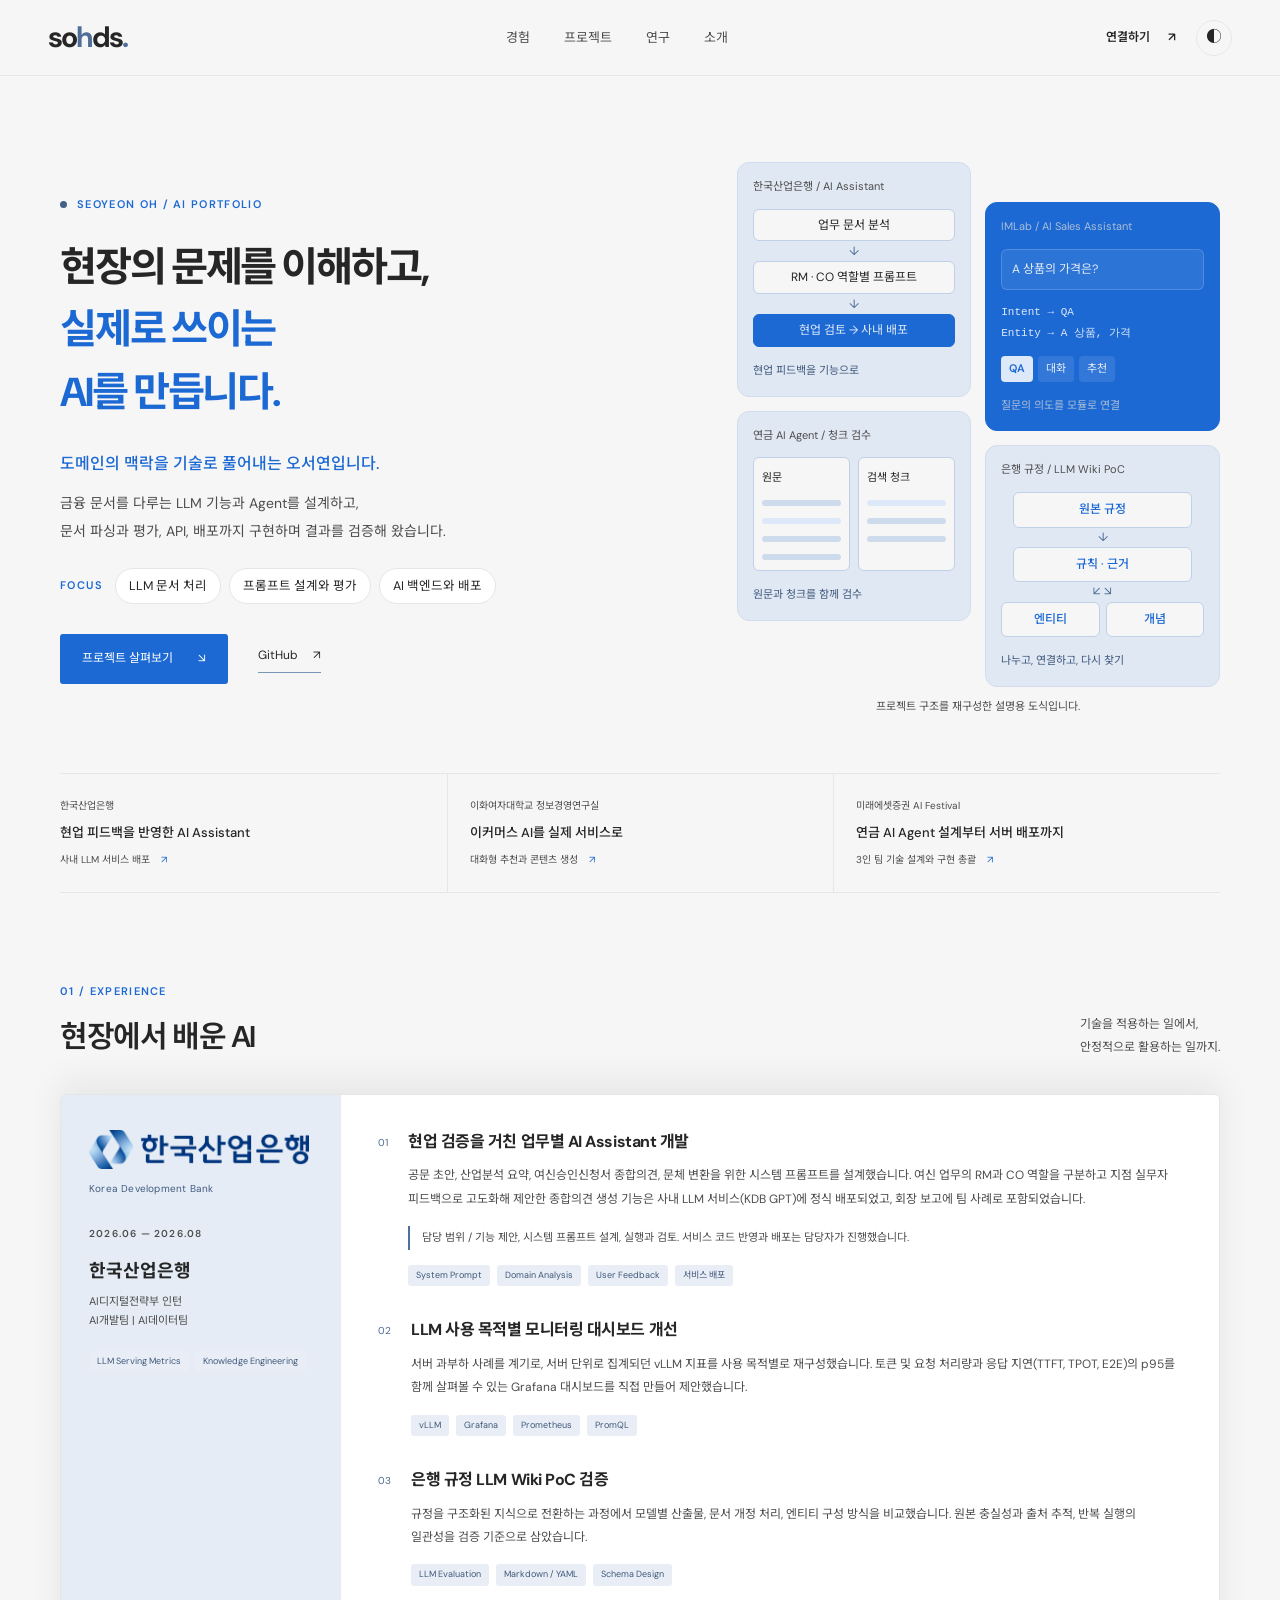
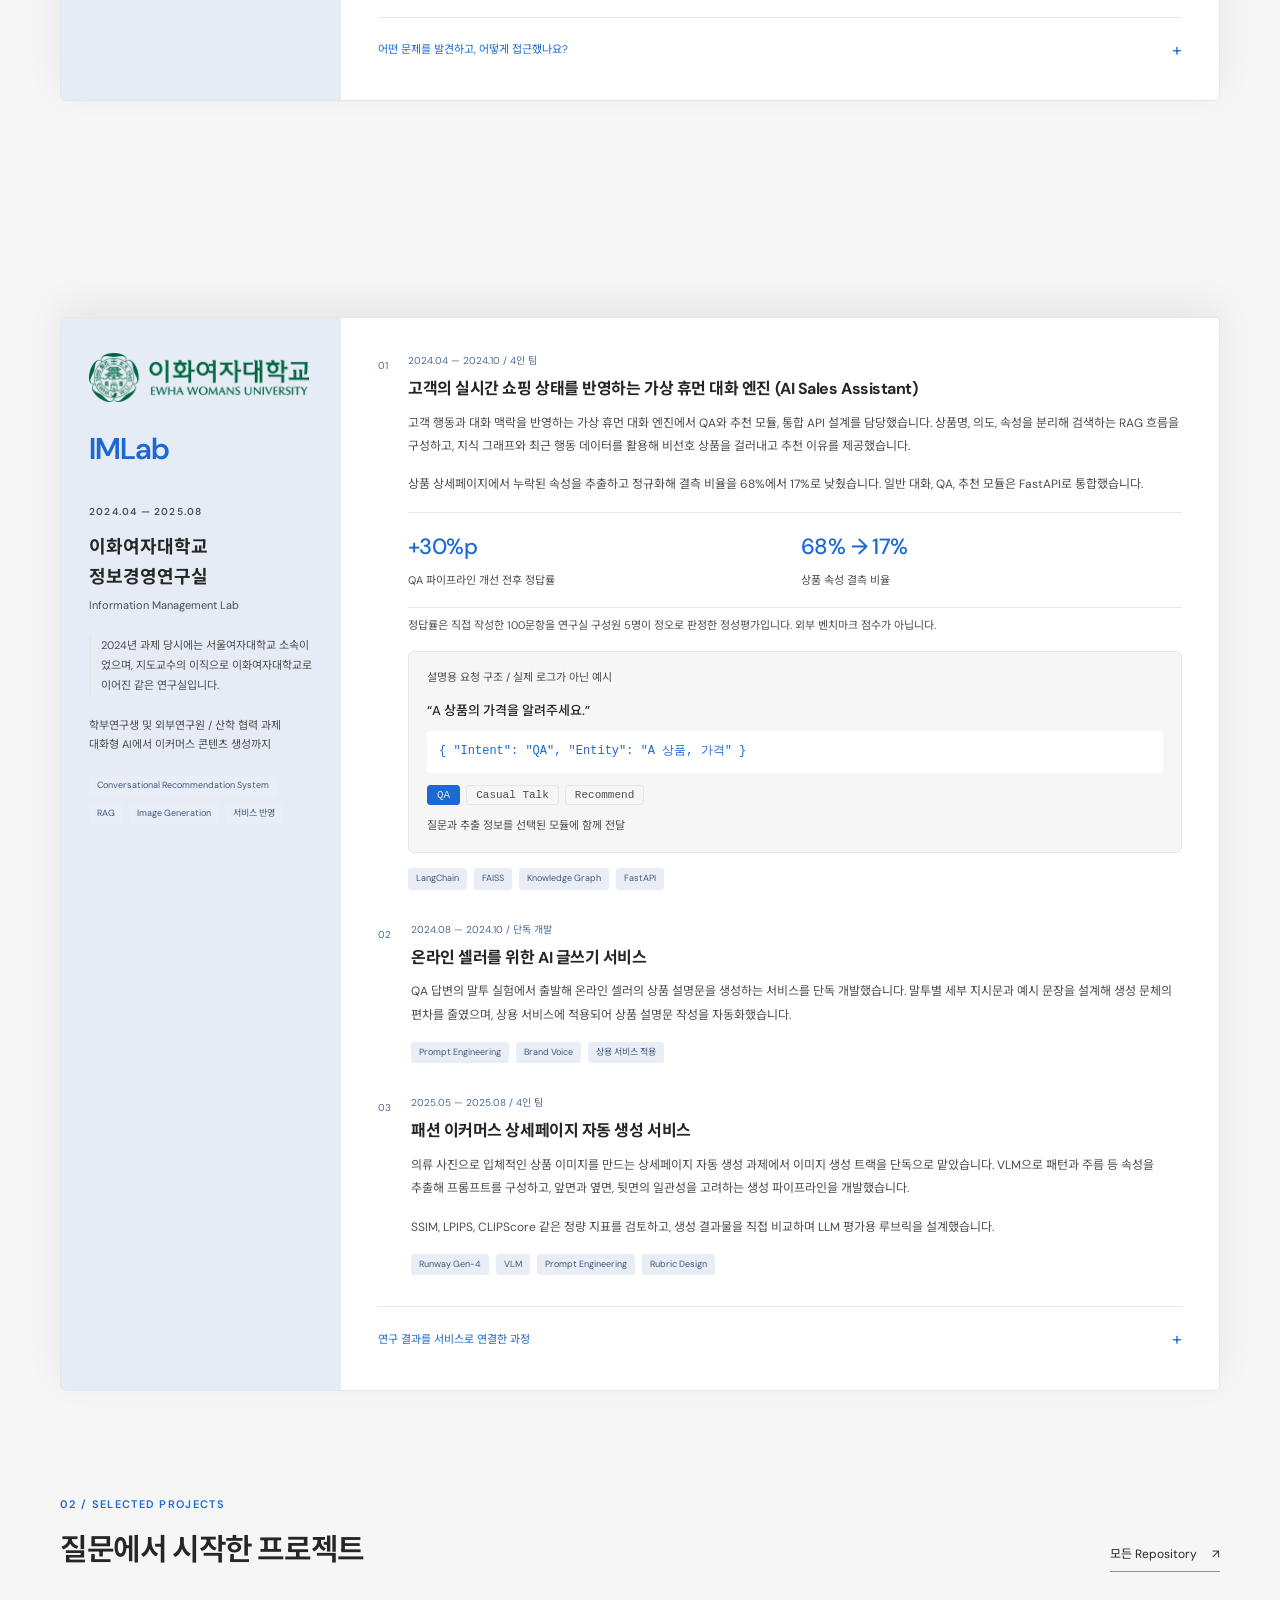
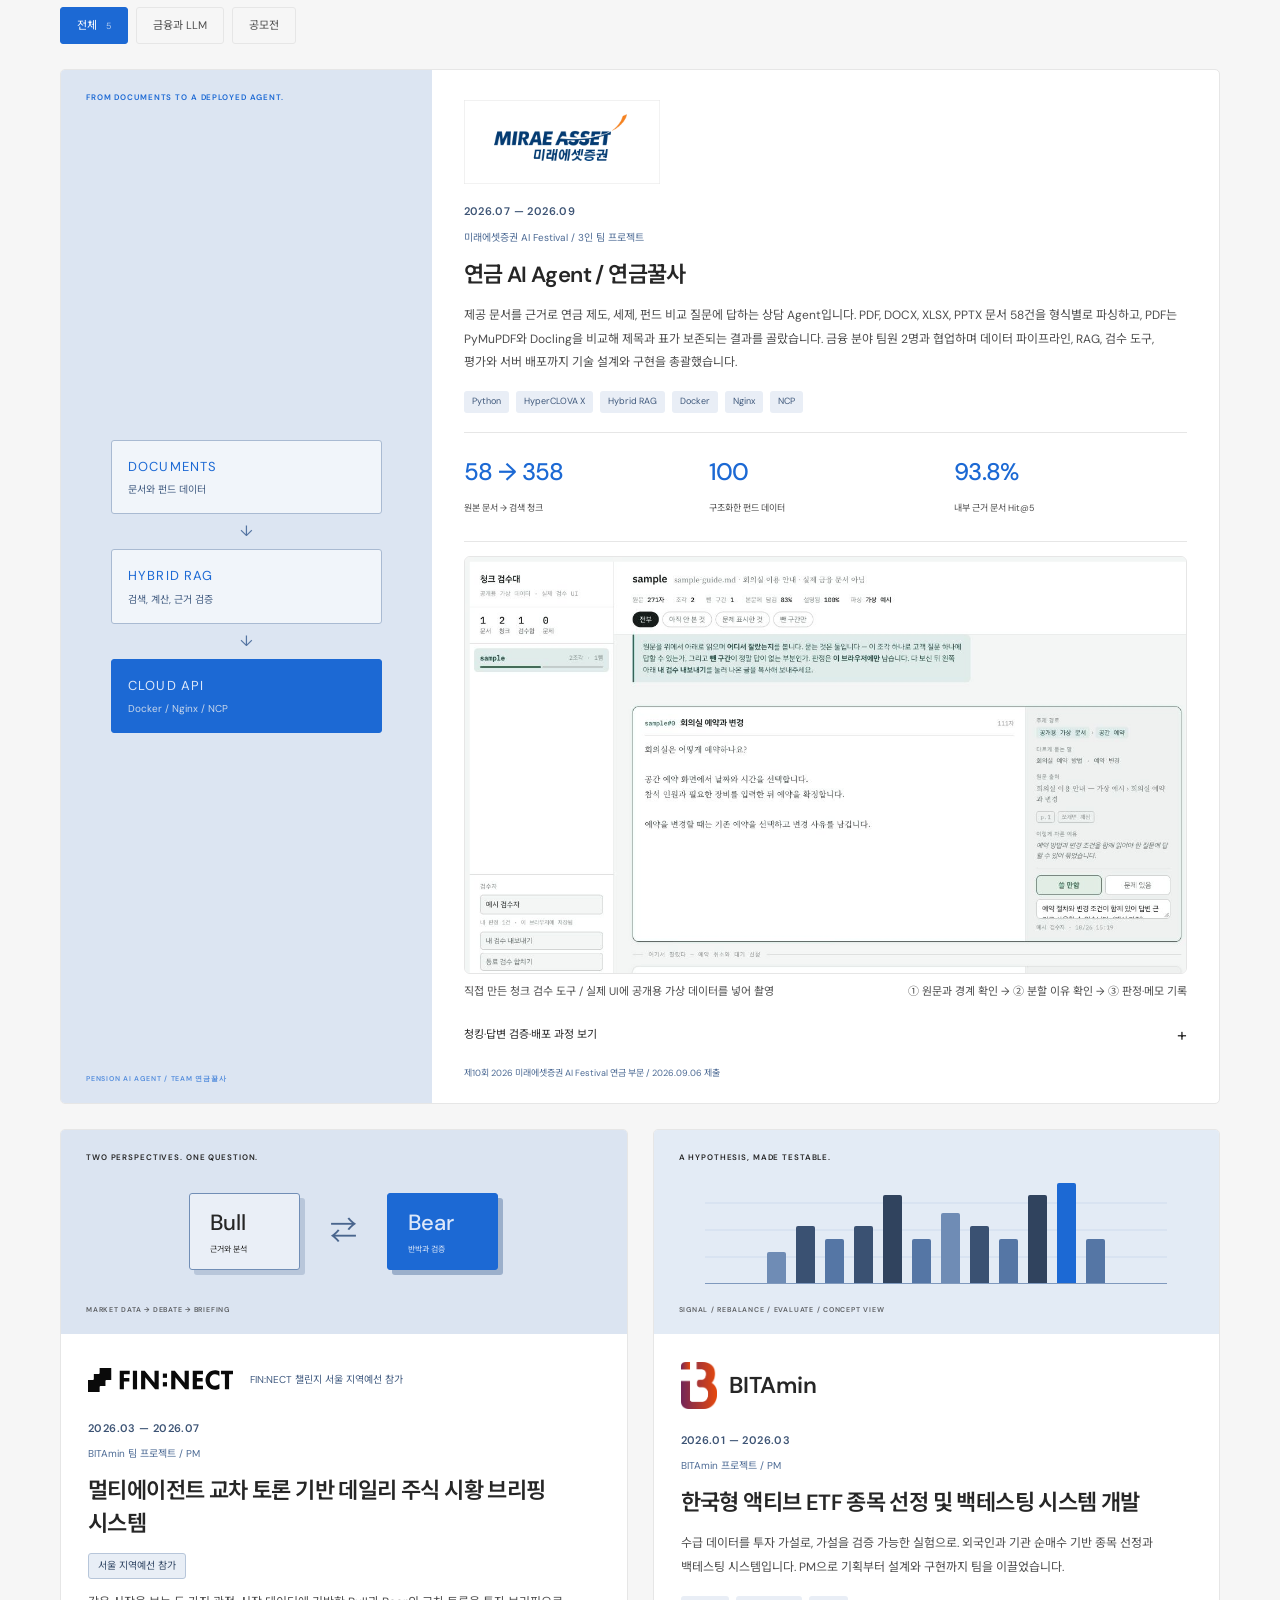
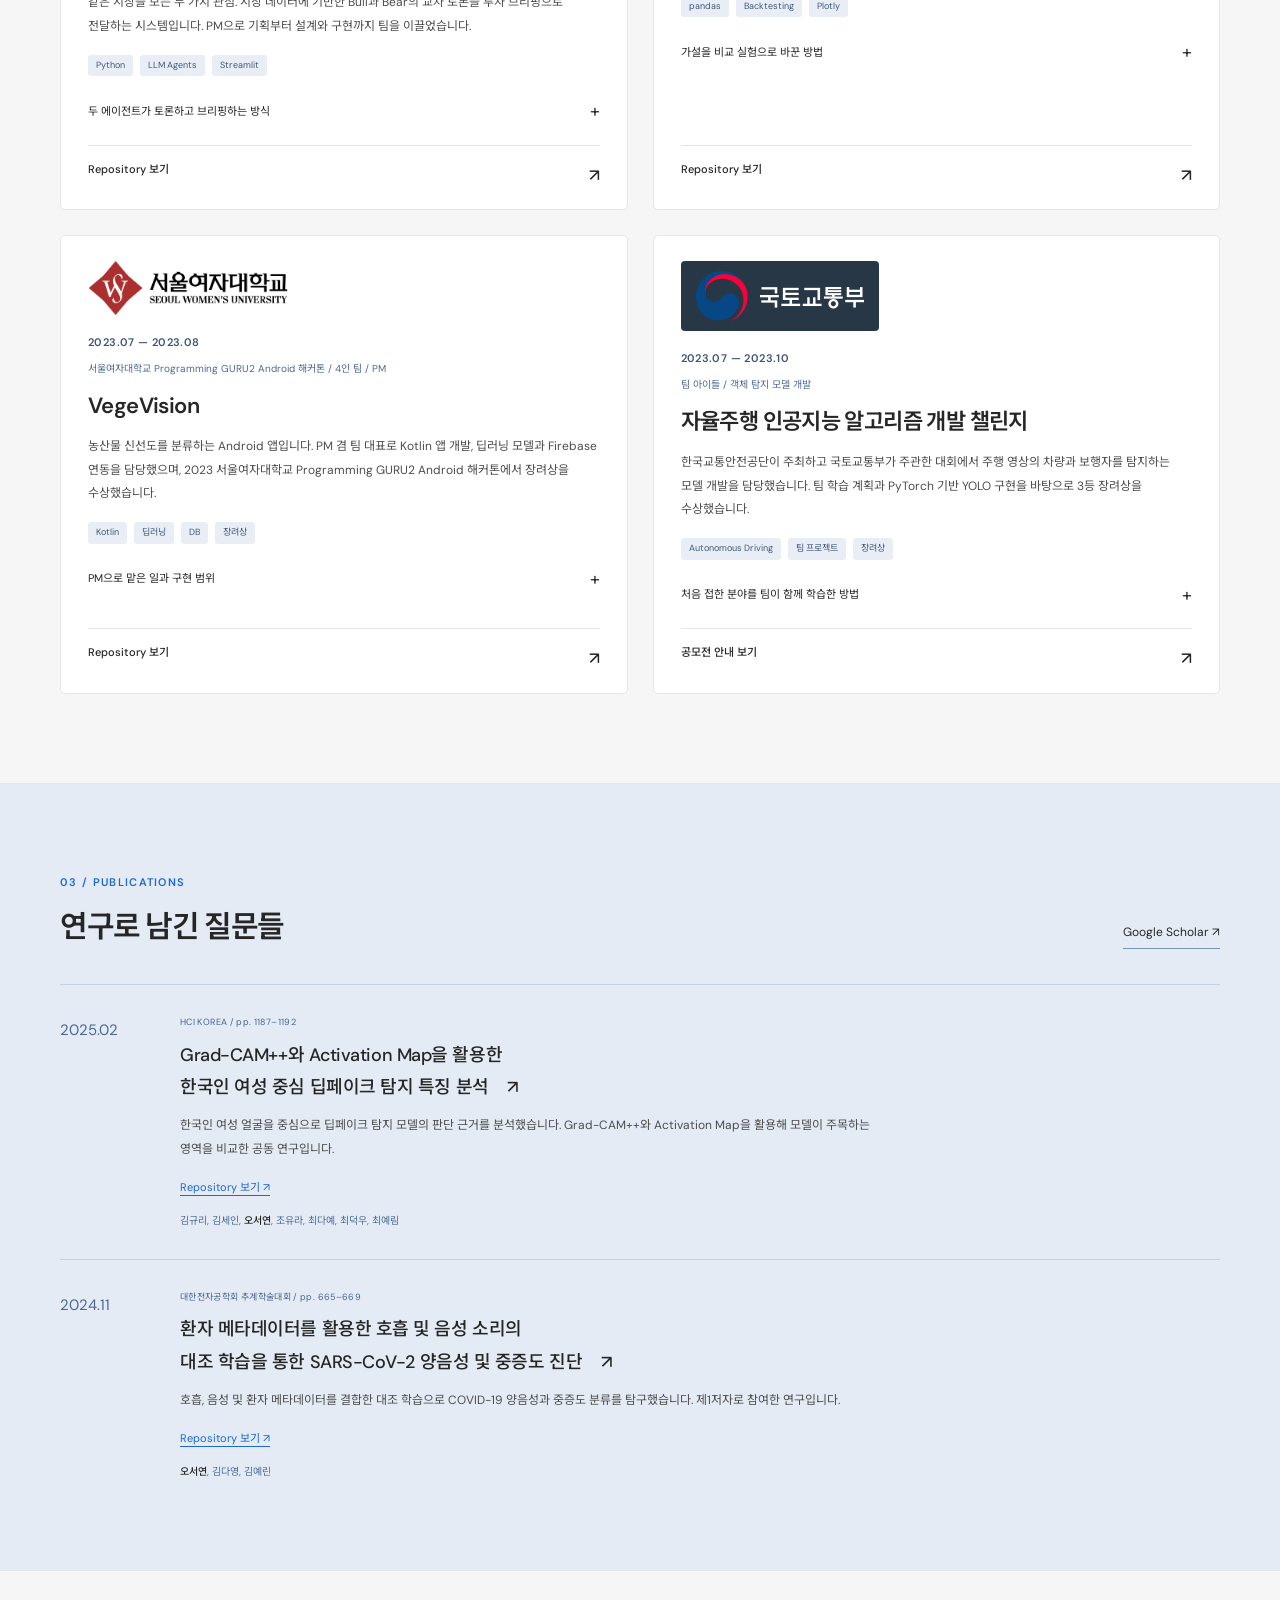
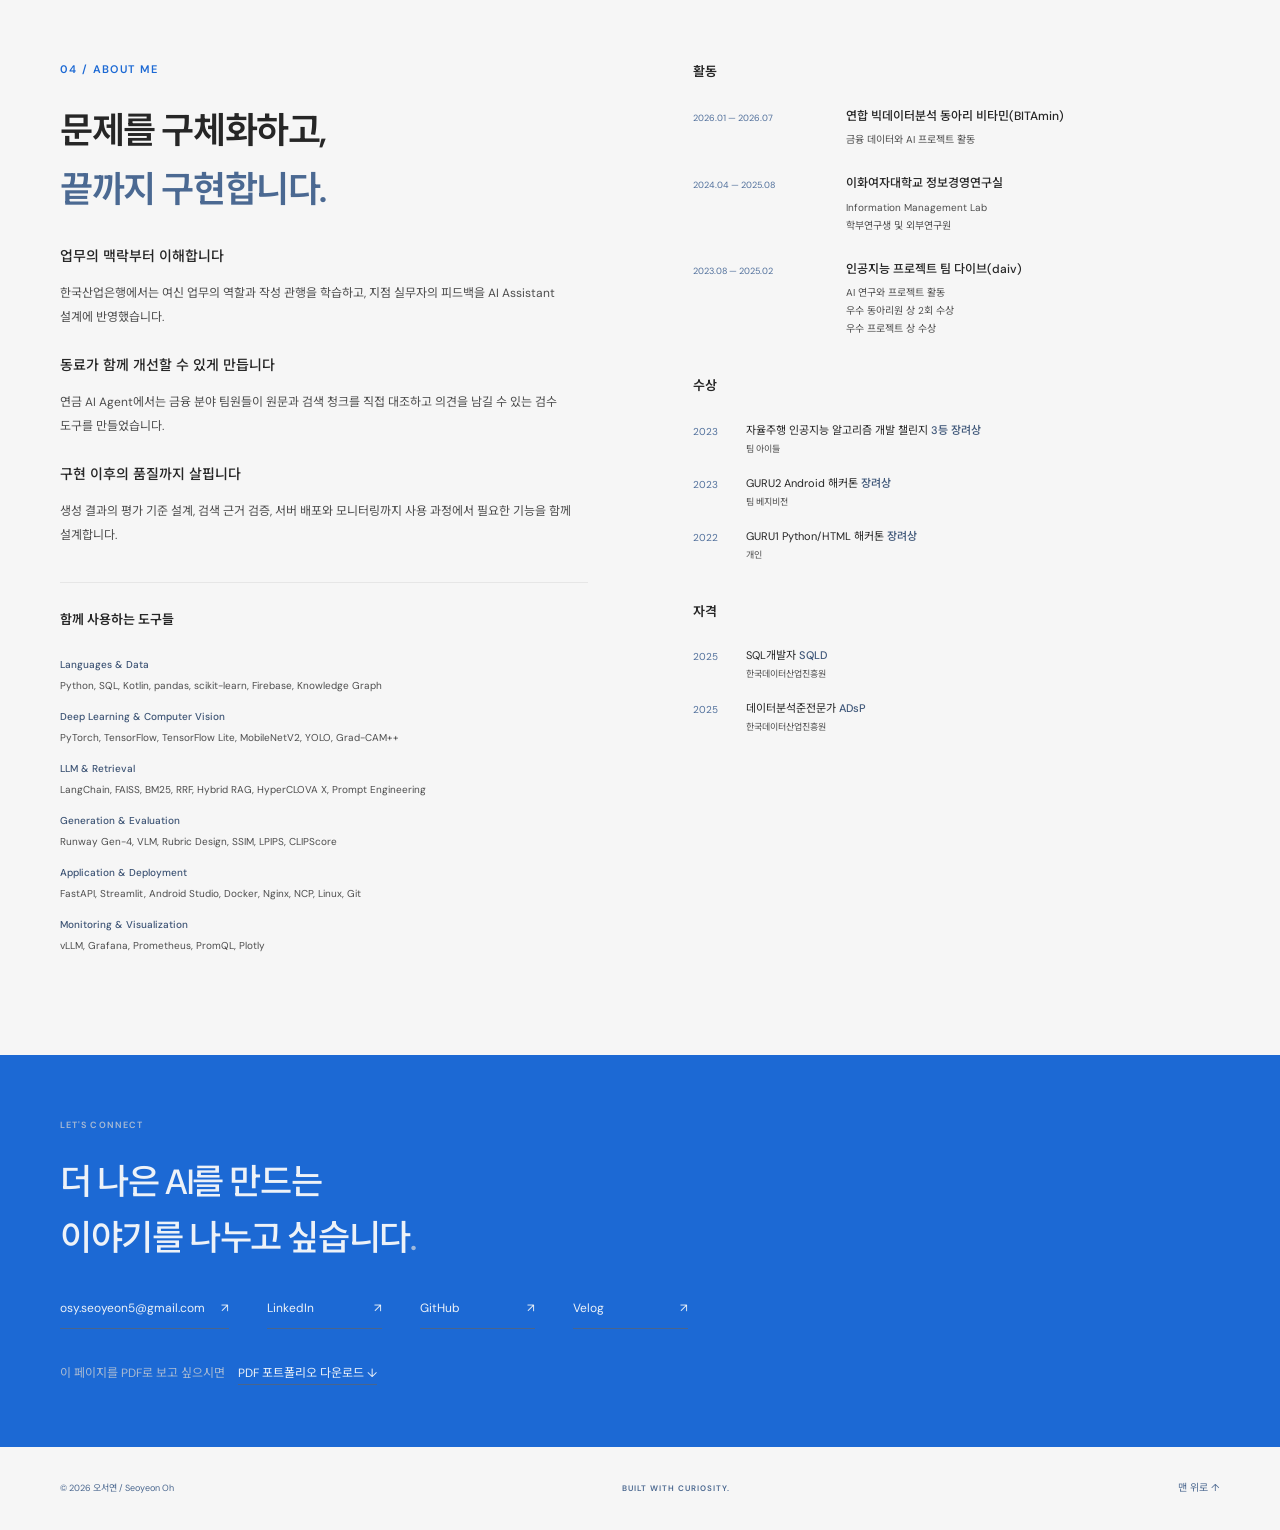
==== commit 82c32da2: "Correct session, overload, and evaluation wording" ====
--- a/bmwfs/index.html
+++ b/bmwfs/index.html
@@ -57,7 +57,7 @@
       <div class="experience-aside"><div class="organization-brand"><img src="../assets/korea-development-bank.png" alt="한국산업은행" width="220" height="40"><span>Korea Development Bank</span></div><p class="mono">2026.06 — 2026.08</p><h3>한국산업은행</h3><p>AI디지털전략부 인턴<br>AI개발팀 | AI데이터팀</p><div class="tags"><span>LLM Serving Metrics</span><span>Knowledge Engineering</span></div></div>
       <div class="experience-body">
         <div class="work-item"><span class="work-number">01</span><div><h4>현업 검증을 거친 업무별 AI Assistant 개발</h4><p>공문 초안, 산업분석 요약, 여신승인신청서 종합의견, 문체 변환을 위한 시스템 프롬프트를 설계했습니다. 여신 업무의 RM과 CO 역할을 구분하고 지점 실무자 피드백으로 고도화해 제안한 종합의견 생성 기능은 사내 LLM 서비스(KDB GPT)에 정식 배포되었고, 회장 보고에 팀 사례로 포함되었습니다.</p><p class="work-note">담당 범위 / 기능 제안, 시스템 프롬프트 설계, 실행과 검토. 서비스 코드 반영과 배포는 담당자가 진행했습니다.</p><div class="tags"><span>System Prompt</span><span>Domain Analysis</span><span>User Feedback</span><span>서비스 배포</span></div></div></div>
-        <div class="work-item"><span class="work-number">02</span><div><h4>LLM 사용 목적별 모니터링 대시보드 개선</h4><p>에이전트 개발팀의 실험으로 서버에 과부하가 생긴 것을 보고, 서버 단위로 집계되던 vLLM 지표를 사용 목적별로 재구성했습니다. 토큰 및 요청 처리량과 응답 지연(TTFT, TPOT, E2E)의 p95를 함께 살펴볼 수 있는 Grafana 대시보드를 직접 만들어 제안했습니다.</p><div class="tags"><span>vLLM</span><span>Grafana</span><span>Prometheus</span><span>PromQL</span></div></div></div>
+        <div class="work-item"><span class="work-number">02</span><div><h4>LLM 사용 목적별 모니터링 대시보드 개선</h4><p>서버 과부하 사례를 계기로, 서버 단위로 집계되던 vLLM 지표를 사용 목적별로 재구성했습니다. 토큰 및 요청 처리량과 응답 지연(TTFT, TPOT, E2E)의 p95를 함께 살펴볼 수 있는 Grafana 대시보드를 직접 만들어 제안했습니다.</p><div class="tags"><span>vLLM</span><span>Grafana</span><span>Prometheus</span><span>PromQL</span></div></div></div>
         <div class="work-item"><span class="work-number">03</span><div><h4>은행 규정 LLM Wiki PoC 검증</h4><p>규정을 구조화된 지식으로 전환하는 과정에서 모델별 산출물, 문서 개정 처리, 엔티티 구성 방식을 비교했습니다. 원본 충실성과 출처 추적, 반복 실행의 일관성을 검증 기준으로 삼았습니다.</p><div class="tags"><span>LLM Evaluation</span><span>Markdown / YAML</span><span>Schema Design</span></div></div></div>
         <details class="case-study"><summary>어떤 문제를 발견하고, 어떻게 접근했나요? <span aria-hidden="true">+</span></summary><div class="case-content"><h5>문서 분석에서 역할별 업무 설계로</h5><p>참고 문서에서 여신승인신청서의 종합의견 생성 과제를 발굴하고, 여신 교재 6권과 작성 가이드라인을 학습했습니다. RM과 CO의 관점 차이를 반영해 역할별 Assistant를 설계했으며, 원문 보존, 범위 제한, 적합한 Assistant 안내를 프롬프트에 반영했습니다.</p><h5>완성도를 높인 것은 현업 피드백</h5><p>테스트케이스로 프롬프트를 조정한 뒤 지점 실무자의 검토를 받았습니다. 문서상 작성 방식과 현장 관행의 차이를 확인하고, 서술 형식과 재무제표 기준에 대한 의견을 반영해 최종본을 개선했습니다.</p><h5>운영 지표를 읽는 기준</h5><p>Counter와 Gauge의 특성에 맞춰 집계를 구분하고, 평균에 가려지는 느린 요청을 보기 위해 지연의 p95를 시각화했습니다. 트래픽 증가와 사용자 체감 성능을 함께 확인하는 운영 관점을 정리했습니다.</p><h5>모델 성능과 지식 구조를 함께 검증</h5><p>같은 샘플로 모델 4개의 필수 섹션 누락, 깨진 링크, 원본에 없는 내용 생성을 비교했습니다. 결함이 없던 모델로 만든 규칙 9개는 원문 줄 번호와 모두 일치했습니다. 개정 실험에서는 규칙 ID 재사용과 삭제된 예외의 이력 추적 문제를 확인했습니다.</p><h5>단일 실험의 결론을 확장 실험으로 확인</h5><p>직급 중심과 업무 중심의 엔티티 구성을 5개 업무 영역에 걸쳐 비교했습니다. 업무 중심 구조의 장점은 세분화 기준이 명확할 때 유지된다는 조건을 도출하고, 형식 검증과 의미 검증을 분리하는 방안을 제안했습니다.</p><p class="case-note">LLM Wiki 내용은 인턴 개인 PoC의 실험, 비교 결과입니다. 구조는 팀 추진 방향으로 채택되었으나 이후 도입은 보류되었으며, 정량적 성능 개선 수치는 주장하지 않습니다.</p></div></details>
       </div>
@@ -97,7 +97,7 @@
         </div></div>
         <details class="case-study"><summary>연구 결과를 서비스로 연결한 과정 <span aria-hidden="true">+</span></summary><div class="case-content">
           <h5>고객 질문과 상품 데이터를 같은 구조로 연결</h5><p>패션 상품의 색상, 핏, 소재 등 누락된 속성을 추출하고 TTA 속성 체계에 맞춰 정규화했습니다. QA에서는 상품명과 질문 의도를 먼저 파악하고, 상품 정보와 문의 데이터를 검색해 질문에 맞는 답변을 생성하도록 구성했습니다.</p>
-          <h5>추천과 대화를 하나의 서비스로 통합</h5><p>고객의 비선호 속성을 지식 그래프 필터링에 반영하고, 최근 행동을 바탕으로 추천 후보를 좁혔습니다. 의도별 모듈 라우팅, UUID 기반 세션과 대화 기록 관리, Streamlit 데모 UI를 갖춘 통합 API로 연결했습니다.</p>
+          <h5>추천과 대화를 하나의 서비스로 통합</h5><p>고객의 비선호 속성을 지식 그래프 필터링에 반영하고, 최근 행동을 바탕으로 추천 후보를 좁혔습니다. 의도별 모듈 라우팅과 Streamlit 데모 UI를 갖춘 통합 API로 연결했습니다.</p>
           <h5>생성 결과의 일관성을 평가 가능한 기준으로 전환</h5><p>글쓰기에서는 브랜드의 말투를 지시문과 예시로 구체화했습니다. 이미지 생성 과제에서는 패턴 묘사와 여러 시점의 일관성을 프롬프트에 반영하고, 결과물을 비교하며 의미와 속성의 일치 여부, 완성도를 평가 항목으로 정리했습니다. 산학 협력 과제의 결과물은 협력사의 실제 서비스에 반영되었습니다.</p>
         </div></details>
       </div>
@@ -111,18 +111,18 @@
     <div class="project-grid">
       <article class="project-card pension-card" data-category="finance competition" id="pension-agent">
         <div class="project-visual pension-visual" aria-hidden="true"><span class="visual-label">FROM DOCUMENTS TO A DEPLOYED AGENT.</span><div class="pension-flow"><span>DOCUMENTS<small>문서와 펀드 데이터</small></span><b>↓</b><span>HYBRID RAG<small>검색, 계산, 근거 검증</small></span><b>↓</b><span class="pension-server">CLOUD API<small>Docker / Nginx / NCP</small></span></div><span class="visual-bottom">PENSION AI AGENT / TEAM 연금꿀사</span></div>
-        <div class="project-content"><div class="project-brand mirae-brand"><img src="../assets/mirae-asset-securities.png" alt="미래에셋증권" width="196" height="84" loading="lazy"></div><p class="project-meta"><span class="project-date">2026.07 — 2026.09</span><span>미래에셋증권 AI Festival / 3인 팀 프로젝트</span></p><h3>연금 AI Agent / 연금꿀사</h3><p>제공 문서를 근거로 연금 제도, 세제, 펀드 비교 질문에 답하는 상담 Agent입니다. PDF, DOCX, XLSX, PPTX 문서 58건을 형식별로 파싱하고, PDF는 PyMuPDF와 Docling을 비교해 제목과 표가 보존되는 결과를 골랐습니다. 금융 분야 팀원 2명과 협업하며 데이터 파이프라인, RAG, 검수 도구, 평가와 서버 배포까지 기술 설계와 구현을 총괄했습니다.</p><div class="tags"><span>Python</span><span>HyperCLOVA X</span><span>Hybrid RAG</span><span>Docker</span><span>Nginx</span><span>NCP</span></div><div class="pension-metrics"><div><strong>58 → 358</strong><span>원본 문서 → 검색 청크</span></div><div><strong>100</strong><span>구조화한 펀드 데이터</span></div><div><strong>93.8%</strong><span>내부 근거 문서 Hit@5</span></div></div><figure class="review-capture"><a href="../assets/chunk-review-public.png" target="_blank" rel="noopener noreferrer" aria-label="청크 검수 도구 화면 크게 보기"><img src="../assets/chunk-review-public.png" alt="원문과 청크 경계, 분할 이유를 함께 보여주고 검수 판정과 메모를 남기는 화면. 문서와 판정은 공개용 가상 예시." width="1280" height="720" loading="lazy"></a><figcaption><span>직접 만든 청크 검수 도구 / 실제 UI에 공개용 가상 데이터를 넣어 촬영</span><span>① 원문과 경계 확인 → ② 분할 이유 확인 → ③ 판정·메모 기록</span></figcaption></figure><details><summary>청킹·답변 검증·배포 과정 보기 <span>+</span></summary><div class="pension-detail"><h4>검색 결과 1위에는 조건이 없고, 실제 조건은 92위에</h4><p>중도인출 질문에서 상위 청크에는 짧은 안내만 있고 실제 조건 목록은 다른 청크로 분리돼 있었습니다. 길이·제목 기호 중심의 분할이 질문과 조건을 갈라놓은 문제를 확인하고, 하나의 질문에 답할 수 있는 범위로 분할 기준을 바꿨습니다.</p><h4>모델은 경계를 고르고, 코드는 원문을 자릅니다</h4><p>모델은 분할 위치를 계획하고 코드는 원문을 추출하는 앵커 청킹을 적용했습니다. BM25와 임베딩 검색을 RRF로 결합하고, 계산 결과와 인용 근거를 검증하는 단일 턴 상담 흐름을 구현했습니다.</p><h4>금융 분야 팀원도 품질을 확인할 수 있도록</h4><p>원문과 청크를 대조하며 문제를 표시하고 저장할 수 있는 웹 검수 도구를 만들었습니다. 두 팀원은 판정 369건 중 35건에 문제를 표시했고, ISA 재가입 유의사항이 떨어져 검색된다는 지적을 받아 분할 방식을 고쳤습니다.</p><h4>배포 후 다시 시작되는 것까지 확인</h4><p>Python HTTP API 서버를 Docker로 패키징해 NCP Ubuntu 서버에 배포하고, Nginx를 역방향 프록시로 구성했습니다. 로그 보존과 자동 재시작을 설정하고, 외부에서 상태 조회와 답변 API 호출을 검증하고, 서버 재부팅 후 복구까지 확인했습니다.</p><h4>평가 범위</h4><p>팀이 만든 438문항 중 검색 채점 대상 419문항에서 근거 문서 Hit@5 93.8%를 기록했고, 정상 질문 419건을 잘못 차단한 경우는 없었습니다. 내부 평가와 상품 회귀를 합친 459건의 E2E 실행 기록도 확보했습니다. Hit@5는 상위 5개 검색 결과의 근거 문서 포함률이며, 최종 답변 정확도나 공모전 공식 심사 점수가 아닙니다.</p></div></details><p class="submission-note">제10회 2026 미래에셋증권 AI Festival 연금 부문 / 2026.09.06 제출</p></div>
+        <div class="project-content"><div class="project-brand mirae-brand"><img src="../assets/mirae-asset-securities.png" alt="미래에셋증권" width="196" height="84" loading="lazy"></div><p class="project-meta"><span class="project-date">2026.07 — 2026.09</span><span>미래에셋증권 AI Festival / 3인 팀 프로젝트</span></p><h3>연금 AI Agent / 연금꿀사</h3><p>제공 문서를 근거로 연금 제도, 세제, 펀드 비교 질문에 답하는 상담 Agent입니다. PDF, DOCX, XLSX, PPTX 문서 58건을 형식별로 파싱하고, PDF는 PyMuPDF와 Docling을 비교해 제목과 표가 보존되는 결과를 골랐습니다. 금융 분야 팀원 2명과 협업하며 데이터 파이프라인, RAG, 검수 도구, 평가와 서버 배포까지 기술 설계와 구현을 총괄했습니다.</p><div class="tags"><span>Python</span><span>HyperCLOVA X</span><span>Hybrid RAG</span><span>Docker</span><span>Nginx</span><span>NCP</span></div><div class="pension-metrics"><div><strong>58 → 358</strong><span>원본 문서 → 검색 청크</span></div><div><strong>100</strong><span>구조화한 펀드 데이터</span></div><div><strong>93.8%</strong><span>내부 근거 문서 Hit@5</span></div></div><figure class="review-capture"><a href="../assets/chunk-review-public.png" target="_blank" rel="noopener noreferrer" aria-label="청크 검수 도구 화면 크게 보기"><img src="../assets/chunk-review-public.png" alt="원문과 청크 경계, 분할 이유를 함께 보여주고 검수 판정과 메모를 남기는 화면. 문서와 판정은 공개용 가상 예시." width="1280" height="720" loading="lazy"></a><figcaption><span>직접 만든 청크 검수 도구 / 실제 UI에 공개용 가상 데이터를 넣어 촬영</span><span>① 원문과 경계 확인 → ② 분할 이유 확인 → ③ 판정·메모 기록</span></figcaption></figure><details><summary>청킹·답변 검증·배포 과정 보기 <span>+</span></summary><div class="pension-detail"><h4>검색 결과 1위에는 조건이 없고, 실제 조건은 92위에</h4><p>중도인출 질문에서 상위 청크에는 짧은 안내만 있고 실제 조건 목록은 다른 청크로 분리돼 있었습니다. 길이·제목 기호 중심의 분할이 질문과 조건을 갈라놓은 문제를 확인하고, 하나의 질문에 답할 수 있는 범위로 분할 기준을 바꿨습니다.</p><h4>모델은 경계를 고르고, 코드는 원문을 자릅니다</h4><p>모델은 분할 위치를 계획하고 코드는 원문을 추출하는 앵커 청킹을 적용했습니다. BM25와 임베딩 검색을 RRF로 결합하고, 계산 결과와 인용 근거를 검증하는 단일 턴 상담 흐름을 구현했습니다.</p><h4>금융 분야 팀원도 품질을 확인할 수 있도록</h4><p>원문과 청크를 대조하며 문제를 표시하고 저장할 수 있는 웹 검수 도구를 만들었습니다. 두 팀원은 판정 369건 중 35건에 문제를 표시했고, ISA 재가입 유의사항이 떨어져 검색된다는 지적을 받아 분할 방식을 고쳤습니다.</p><h4>배포 후 다시 시작되는 것까지 확인</h4><p>Python HTTP API 서버를 Docker로 패키징해 NCP Ubuntu 서버에 배포하고, Nginx를 역방향 프록시로 구성했습니다. 로그 보존과 자동 재시작을 설정하고, 외부에서 상태 조회와 답변 API 호출을 검증하고, 서버 재부팅 후 복구까지 확인했습니다.</p><h4>평가 범위</h4><p>팀이 만든 438문항 중 검색 채점 대상 419문항에서 근거 문서 Hit@5 93.8%를 기록했고, 정상 질문 419건을 잘못 차단한 경우는 없었습니다. 내부 평가와 상품 회귀를 합친 계산 모듈 최종 수정 전 기록으로 E2E 요청 459건의 실패 0건을 확인했습니다. Hit@5는 상위 5개 검색 결과의 근거 문서 포함률이며, 최종 답변 정확도나 공모전 공식 심사 점수가 아닙니다.</p></div></details><p class="submission-note">제10회 2026 미래에셋증권 AI Festival 연금 부문 / 2026.09.06 제출</p></div>
       </article>
       <article class="project-card" data-category="finance competition"><div class="project-visual debate-visual" aria-hidden="true"><span class="visual-label">TWO PERSPECTIVES. ONE QUESTION.</span><div class="debate-flow"><div>Bull<span>근거와 분석</span></div><span class="exchange">⇄</span><div>Bear<span>반박과 검증</span></div></div><span class="visual-bottom">MARKET DATA → DEBATE → BRIEFING</span></div><div class="project-content"><div class="project-brand finnect-brand"><img src="../assets/finnect.svg" alt="FIN:NECT" width="145" height="24" loading="lazy"><span>FIN:NECT 챌린지 서울 지역예선 참가</span></div><p class="project-meta"><span class="project-date">2026.03 — 2026.07</span><span>BITAmin 팀 프로젝트 / PM</span></p><h3>멀티에이전트 교차 토론 기반 데일리 주식 시황 브리핑 시스템</h3><div class="submission-status">서울 지역예선 참가</div><p>같은 시장을 보는 두 가지 관점. 시장 데이터에 기반한 Bull과 Bear의 교차 토론을 투자 브리핑으로 전달하는 시스템입니다. PM으로 기획부터 설계와 구현까지 팀을 이끌었습니다.</p><div class="tags"><span>Python</span><span>LLM Agents</span><span>Streamlit</span></div><details><summary>두 에이전트가 토론하고 브리핑하는 방식 <span>+</span></summary><p>거시경제, 섹터, 시장 심리 데이터를 통합하고, 2라운드 토론으로 주장과 반박을 구성합니다. 논거와 신호 강도를 대시보드에서 확인할 수 있으며, 금융 뉴스 번역과 투자 퀴즈 기능을 포함합니다. 자동 주문 기능이 없는 브리핑 도구입니다. BITAmin 팀 프로젝트로 개발한 시스템을 FIN:NECT 챌린지에 출품해 서울 지역예선에 참가했습니다.</p></details><a class="project-link" href="https://github.com/sohds/multi-agent-trading" target="_blank" rel="noopener noreferrer">Repository 보기 <span>↗</span></a></div></article>
       <article class="project-card" data-category="finance"><div class="project-visual etf-visual" aria-hidden="true"><span class="visual-label">A HYPOTHESIS, MADE TESTABLE.</span><div class="etf-bars"><i></i><i></i><i></i><i></i><i></i><i></i><i></i><i></i><i></i><i></i><i></i><i></i></div><span class="visual-bottom">SIGNAL / REBALANCE / EVALUATE / CONCEPT VIEW</span></div><div class="project-content"><div class="project-brand bitamin-brand"><img src="../assets/bitamin.png" alt="BITAmin 심벌" width="36" height="48" loading="lazy"><span>BITAmin</span></div><p class="project-meta"><span class="project-date">2026.01 — 2026.03</span><span>BITAmin 프로젝트 / PM</span></p><h3>한국형 액티브 ETF 종목 선정 및 백테스팅 시스템 개발</h3><p>수급 데이터를 투자 가설로, 가설을 검증 가능한 실험으로. 외국인과 기관 순매수 기반 종목 선정과 백테스팅 시스템입니다. PM으로 기획부터 설계와 구현까지 팀을 이끌었습니다.</p><div class="tags"><span>pandas</span><span>Backtesting</span><span>Plotly</span></div><details><summary>가설을 비교 실험으로 바꾼 방법 <span>+</span></summary><p>리밸런싱 주기, 수급 신호, 비중 방식, 가격 기준을 바꿔 비교하는 실험을 구성합니다. Streamlit 대시보드에서 NAV, 종목 구성, 최대 낙폭과 샤프 비율 등 성과 지표를 확인할 수 있습니다.</p></details><a class="project-link" href="https://github.com/sohds/Ko-ActiveETF" target="_blank" rel="noopener noreferrer">Repository 보기 <span>↗</span></a></div></article>
       <article class="project-card" data-category="competition"><div class="project-content"><div class="project-brand swu-brand"><img src="../assets/seoul-womens-university.png" alt="서울여자대학교" width="200" height="54" loading="lazy"></div><p class="project-meta"><span class="project-date">2023.07 — 2023.08</span><span>서울여자대학교 Programming GURU2 Android 해커톤 / 4인 팀 / PM</span></p><h3>VegeVision</h3><p>농산물 신선도를 분류하는 Android 앱입니다. PM 겸 팀 대표로 Kotlin 앱 개발, 딥러닝 모델과 Firebase 연동을 담당했으며, 2023 서울여자대학교 Programming GURU2 Android 해커톤에서 장려상을 수상했습니다.</p><div class="tags"><span>Kotlin</span><span>딥러닝</span><span>DB</span><span>장려상</span></div><details><summary>PM으로 맡은 일과 구현 범위 <span>+</span></summary><div class="pension-detail"><h4>PM으로 개발과 UI 작업을 하나의 앱으로 통합</h4><p>4인 팀의 PM 겸 대표로 참여했습니다. UI 작업이 완성되기 전에 핵심 기능을 구현하고, 팀원들의 화면 작업을 통합하며 사진 입력부터 결과 확인까지의 흐름을 완성했습니다. 병합 충돌을 해결하고 화면과 변수의 명명 규칙을 정리했으며, README에 팀별 역할과 기능별 코드 및 Wiki 링크를 문서화했습니다.</p><h4>모델 학습부터 Android 추론까지 구현</h4><p>MobileNetV2 전이학습으로 신선한 농산물과 부패한 농산물을 구분하는 모델을 학습하고 TensorFlow Lite로 변환했습니다. 카메라와 갤러리에서 가져온 이미지를 224×224 크기로 처리한 뒤 앱에서 추론하고 분류 결과를 표시하도록 연결했습니다.</p><h4>실제 사용 흐름의 오류를 정리</h4><p>Firebase 기반 로그인과 회원가입, 로그인 상태 저장을 구현했습니다. 입력 누락과 비밀번호 오류, 카메라 권한 거부 안내를 보완하고 화면 전환 및 결과 페이지의 오류를 수정했습니다. 개발과 UI를 통합한 앱으로 해커톤 장려상을 수상했습니다.</p></div></details><a class="project-link" href="https://github.com/sohds/VegeVisionApp" target="_blank" rel="noopener noreferrer">Repository 보기 <span>↗</span></a></div></article>
-      <article class="project-card" data-category="competition"><div class="project-content"><div class="project-brand molit-brand"><img src="../assets/molit.png" alt="국토교통부" width="168" height="50" loading="lazy"></div><p class="project-meta"><span class="project-date">2023.07 — 2023.10</span><span>팀 아이들 / 객체 탐지 모델 개발</span></p><h3>자율주행 인공지능 알고리즘 개발 챌린지</h3><p>한국교통안전공단이 주최하고 국토교통부가 주관한 대회에서 주행 영상의 차량과 보행자를 탐지하는 모델 개발을 담당했습니다. 팀 학습 계획과 PyTorch 기반 YOLOv4 구현을 바탕으로 3등 장려상을 수상했습니다.</p><div class="tags"><span>Autonomous Driving</span><span>팀 프로젝트</span><span>장려상</span></div><details><summary>처음 접한 분야를 팀이 함께 학습한 방법 <span>+</span></summary><div class="pension-detail"><h4>처음 접하는 분야를 함께 학습하는 구조 설계</h4><p>팀 전원이 영상 인식 경험이 없는 상태에서 시작했습니다. 한 달간 논문과 공개 구현 사례를 함께 읽는 학습 계획표를 제안하고, 각자의 학습 내용을 같은 양식으로 정리해 공유하며 팀의 공통 기반을 만들었습니다.</p><h4>데이터 선별과 객체 탐지 모델 구현</h4><p>제공된 주행 이미지 10만 장과 해당 레이블에서 1만 장을 선별하고, PyTorch로 YOLOv4 기반 2D Bounding Box 객체 탐지 모델을 구현했습니다. 차량과 보행자의 탐지 정확도를 높이기 위해 매일 개선 방법을 논의하고 실험을 반복했습니다.</p><h4>근거를 확인하는 학습과 실험으로 3등 장려상</h4><p>논문과 구현 사례를 끝까지 읽고 적용 근거를 확인하며 모델을 개선했습니다. 처음 접한 분야에서 팀 학습과 반복 실험을 이어가 3등 장려상을 수상했습니다.</p></div></details><a class="project-link" href="https://challenge2023.gcontest.co.kr/template/m/frame/boardview/12709?boardSeq=904" target="_blank" rel="noopener noreferrer">공모전 안내 보기 <span>↗</span></a></div></article>
+      <article class="project-card" data-category="competition"><div class="project-content"><div class="project-brand molit-brand"><img src="../assets/molit.png" alt="국토교통부" width="168" height="50" loading="lazy"></div><p class="project-meta"><span class="project-date">2023.07 — 2023.10</span><span>팀 아이들 / 객체 탐지 모델 개발</span></p><h3>자율주행 인공지능 알고리즘 개발 챌린지</h3><p>한국교통안전공단이 주최하고 국토교통부가 주관한 대회에서 주행 영상의 차량과 보행자를 탐지하는 모델 개발을 담당했습니다. 팀 학습 계획과 PyTorch 기반 YOLO 구현을 바탕으로 3등 장려상을 수상했습니다.</p><div class="tags"><span>Autonomous Driving</span><span>팀 프로젝트</span><span>장려상</span></div><details><summary>처음 접한 분야를 팀이 함께 학습한 방법 <span>+</span></summary><div class="pension-detail"><h4>처음 접하는 분야를 함께 학습하는 구조 설계</h4><p>팀 전원이 영상 인식 경험이 없는 상태에서 시작했습니다. 한 달간 논문과 공개 구현 사례를 함께 읽는 학습 계획표를 제안하고, 각자의 학습 내용을 같은 양식으로 정리해 공유하며 팀의 공통 기반을 만들었습니다.</p><h4>데이터 선별과 객체 탐지 모델 구현</h4><p>제공된 주행 이미지 10만 장과 해당 레이블에서 1만 장을 선별하고, PyTorch로 YOLO 기반 2D Bounding Box 객체 탐지 모델을 구현했습니다. 차량과 보행자의 탐지 정확도를 높이기 위해 매일 개선 방법을 논의하고 실험을 반복했습니다.</p><h4>근거를 확인하는 학습과 실험으로 3등 장려상</h4><p>논문과 구현 사례를 끝까지 읽고 적용 근거를 확인하며 모델을 개선했습니다. 처음 접한 분야에서 팀 학습과 반복 실험을 이어가 3등 장려상을 수상했습니다.</p></div></details><a class="project-link" href="https://challenge2023.gcontest.co.kr/template/m/frame/boardview/12709?boardSeq=904" target="_blank" rel="noopener noreferrer">공모전 안내 보기 <span>↗</span></a></div></article>
     </div>
   </section>
 
   <section class="research-section" id="research" aria-labelledby="research-title"><div class="wrap section"><div class="section-heading"><div><p class="eyebrow">03 / PUBLICATIONS</p><h2 id="research-title">연구로 남긴 질문들</h2></div><a class="text-link" href="https://scholar.google.com/citations?user=k2QpyrUAAAAJ" target="_blank" rel="noopener noreferrer">Google Scholar ↗</a></div><ol class="publications"><li><span class="paper-year">2025.02</span><div><p class="paper-venue">HCI KOREA / pp. 1187–1192</p><h3><a href="https://www.dbpia.co.kr/journal/articleDetail?nodeId=NODE12131642" target="_blank" rel="noopener noreferrer">Grad-CAM++와 Activation Map을 활용한<br class="desktop-break"> 한국인 여성 중심 딥페이크 탐지 특징 분석 <span>↗</span></a></h3><p class="publication-summary">한국인 여성 얼굴을 중심으로 딥페이크 탐지 모델의 판단 근거를 분석했습니다. Grad-CAM++와 Activation Map을 활용해 모델이 주목하는 영역을 비교한 공동 연구입니다.</p><a class="publication-code" href="https://github.com/sohds/deepfake-detection-korean-women" target="_blank" rel="noopener noreferrer">Repository 보기 ↗</a><p class="authors">김규리, 김세인, <strong>오서연</strong>, 조유라, 최다예, 최덕우, 최예림</p></div></li><li><span class="paper-year">2024.11</span><div><p class="paper-venue">대한전자공학회 추계학술대회 / pp. 665–669</p><h3><a href="https://www.dbpia.co.kr/journal/articleDetail?nodeId=NODE12036324" target="_blank" rel="noopener noreferrer">환자 메타데이터를 활용한 호흡 및 음성 소리의<br class="desktop-break"> 대조 학습을 통한 SARS-CoV-2 양음성 및 중증도 진단 <span>↗</span></a></h3><p class="publication-summary">호흡, 음성 및 환자 메타데이터를 결합한 대조 학습으로 COVID-19 양음성과 중증도 분류를 탐구했습니다. 제1저자로 참여한 연구입니다.</p><a class="publication-code" href="https://github.com/sohds/covid19-diagnosis-using-cough-vowel" target="_blank" rel="noopener noreferrer">Repository 보기 ↗</a><p class="authors"><strong>오서연</strong>, 김다영, 김예린</p></div></li></ol></div></section>
 
-  <section class="section wrap about-section" id="about" aria-labelledby="about-title"><div class="about-intro"><p class="eyebrow">04 / ABOUT ME</p><h2 id="about-title">문제를 구체화하고,<br><span>끝까지 구현합니다.</span></h2><div class="working-method"><h3>업무의 맥락부터 이해합니다</h3><p>한국산업은행에서는 여신 업무의 역할과 작성 관행을 학습하고, 지점 실무자의 피드백을 AI Assistant 설계에 반영했습니다.</p><h3>동료가 함께 개선할 수 있게 만듭니다</h3><p>연금 AI Agent에서는 금융 분야 팀원들이 원문과 검색 청크를 직접 대조하고 의견을 남길 수 있는 검수 도구를 만들었습니다.</p><h3>구현 이후의 품질까지 살핍니다</h3><p>생성 결과의 평가 기준 설계, 검색 근거 검증, 서버 배포와 모니터링까지 사용 과정에서 필요한 기능을 함께 설계합니다.</p></div><div class="skill-groups"><h3>함께 사용하는 도구들</h3><p><strong>Languages & Data</strong>Python, SQL, Kotlin, pandas, scikit-learn, Firebase, Knowledge Graph</p><p><strong>Deep Learning & Computer Vision</strong>PyTorch, TensorFlow, TensorFlow Lite, MobileNetV2, YOLOv4, Grad-CAM++</p><p><strong>LLM & Retrieval</strong>LangChain, FAISS, BM25, RRF, Hybrid RAG, HyperCLOVA X, Prompt Engineering</p><p><strong>Generation & Evaluation</strong>Runway Gen-4, VLM, Rubric Design, SSIM, LPIPS, CLIPScore</p><p><strong>Application & Deployment</strong>FastAPI, Streamlit, Android Studio, Docker, Nginx, NCP, Linux, Git</p><p><strong>Monitoring & Visualization</strong>vLLM, Grafana, Prometheus, PromQL, Plotly</p></div></div><div class="about-history"><h3>활동</h3><div class="timeline-row"><span>2026.01 — 2026.07</span><div><h4>연합 빅데이터분석 동아리 비타민(BITAmin)</h4><p>금융 데이터와 AI 프로젝트 활동</p></div></div><div class="timeline-row"><span>2024.04 — 2025.08</span><div><h4>이화여자대학교 정보경영연구실</h4><p>Information Management Lab<br>학부연구생 및 외부연구원</p></div></div><div class="timeline-row"><span>2023.08 — 2025.02</span><div><h4>인공지능 프로젝트 팀 다이브(daiv)</h4><p>AI 연구와 프로젝트 활동<br>우수 동아리원 상 2회 수상<br>우수 프로젝트 상 수상</p></div></div><h3 class="awards-title">수상</h3><div class="award-row"><span>2023</span><p>자율주행 인공지능 알고리즘 개발 챌린지 <strong>3등 장려상</strong><small>팀 아이들</small></p></div><div class="award-row"><span>2023</span><p>GURU2 Android 해커톤 <strong>장려상</strong><small>팀 베지비전</small></p></div><div class="award-row"><span>2022</span><p>GURU1 Python/HTML 해커톤 <strong>장려상</strong><small>개인</small></p></div><h3 class="awards-title">자격</h3><div class="award-row"><span>2025</span><p>SQL개발자 <strong>SQLD</strong><small>한국데이터산업진흥원</small></p></div><div class="award-row"><span>2025</span><p>데이터분석준전문가 <strong>ADsP</strong><small>한국데이터산업진흥원</small></p></div></div></section>
+  <section class="section wrap about-section" id="about" aria-labelledby="about-title"><div class="about-intro"><p class="eyebrow">04 / ABOUT ME</p><h2 id="about-title">문제를 구체화하고,<br><span>끝까지 구현합니다.</span></h2><div class="working-method"><h3>업무의 맥락부터 이해합니다</h3><p>한국산업은행에서는 여신 업무의 역할과 작성 관행을 학습하고, 지점 실무자의 피드백을 AI Assistant 설계에 반영했습니다.</p><h3>동료가 함께 개선할 수 있게 만듭니다</h3><p>연금 AI Agent에서는 금융 분야 팀원들이 원문과 검색 청크를 직접 대조하고 의견을 남길 수 있는 검수 도구를 만들었습니다.</p><h3>구현 이후의 품질까지 살핍니다</h3><p>생성 결과의 평가 기준 설계, 검색 근거 검증, 서버 배포와 모니터링까지 사용 과정에서 필요한 기능을 함께 설계합니다.</p></div><div class="skill-groups"><h3>함께 사용하는 도구들</h3><p><strong>Languages & Data</strong>Python, SQL, Kotlin, pandas, scikit-learn, Firebase, Knowledge Graph</p><p><strong>Deep Learning & Computer Vision</strong>PyTorch, TensorFlow, TensorFlow Lite, MobileNetV2, YOLO, Grad-CAM++</p><p><strong>LLM & Retrieval</strong>LangChain, FAISS, BM25, RRF, Hybrid RAG, HyperCLOVA X, Prompt Engineering</p><p><strong>Generation & Evaluation</strong>Runway Gen-4, VLM, Rubric Design, SSIM, LPIPS, CLIPScore</p><p><strong>Application & Deployment</strong>FastAPI, Streamlit, Android Studio, Docker, Nginx, NCP, Linux, Git</p><p><strong>Monitoring & Visualization</strong>vLLM, Grafana, Prometheus, PromQL, Plotly</p></div></div><div class="about-history"><h3>활동</h3><div class="timeline-row"><span>2026.01 — 2026.07</span><div><h4>연합 빅데이터분석 동아리 비타민(BITAmin)</h4><p>금융 데이터와 AI 프로젝트 활동</p></div></div><div class="timeline-row"><span>2024.04 — 2025.08</span><div><h4>이화여자대학교 정보경영연구실</h4><p>Information Management Lab<br>학부연구생 및 외부연구원</p></div></div><div class="timeline-row"><span>2023.08 — 2025.02</span><div><h4>인공지능 프로젝트 팀 다이브(daiv)</h4><p>AI 연구와 프로젝트 활동<br>우수 동아리원 상 2회 수상<br>우수 프로젝트 상 수상</p></div></div><h3 class="awards-title">수상</h3><div class="award-row"><span>2023</span><p>자율주행 인공지능 알고리즘 개발 챌린지 <strong>3등 장려상</strong><small>팀 아이들</small></p></div><div class="award-row"><span>2023</span><p>GURU2 Android 해커톤 <strong>장려상</strong><small>팀 베지비전</small></p></div><div class="award-row"><span>2022</span><p>GURU1 Python/HTML 해커톤 <strong>장려상</strong><small>개인</small></p></div><h3 class="awards-title">자격</h3><div class="award-row"><span>2025</span><p>SQL개발자 <strong>SQLD</strong><small>한국데이터산업진흥원</small></p></div><div class="award-row"><span>2025</span><p>데이터분석준전문가 <strong>ADsP</strong><small>한국데이터산업진흥원</small></p></div></div></section>
 
   <section class="contact-section" id="contact" aria-labelledby="contact-title"><div class="wrap"><p class="eyebrow">LET'S CONNECT</p><h2 id="contact-title">더 나은 AI를 만드는<br>이야기를 나누고 싶습니다<span>.</span></h2><div class="contact-links"><a href="mailto:osy.seoyeon5@gmail.com">osy.seoyeon5@gmail.com <span>↗</span></a><a href="https://www.linkedin.com/in/seoyeon-oh-soh6012" target="_blank" rel="noopener noreferrer">LinkedIn <span>↗</span></a><a href="https://github.com/sohds" target="_blank" rel="noopener noreferrer">GitHub <span>↗</span></a><a href="https://velog.io/@sohtks" target="_blank" rel="noopener noreferrer">Velog <span>↗</span></a></div><p class="pdf-download">이 페이지를 PDF로 보고 싶으시면 <a href="seoyeon-oh-portfolio-bmwfs.pdf" download="오서연_AI포트폴리오.pdf">PDF 포트폴리오 다운로드 <span aria-hidden="true">↓</span></a></p></div></section>
 </main>
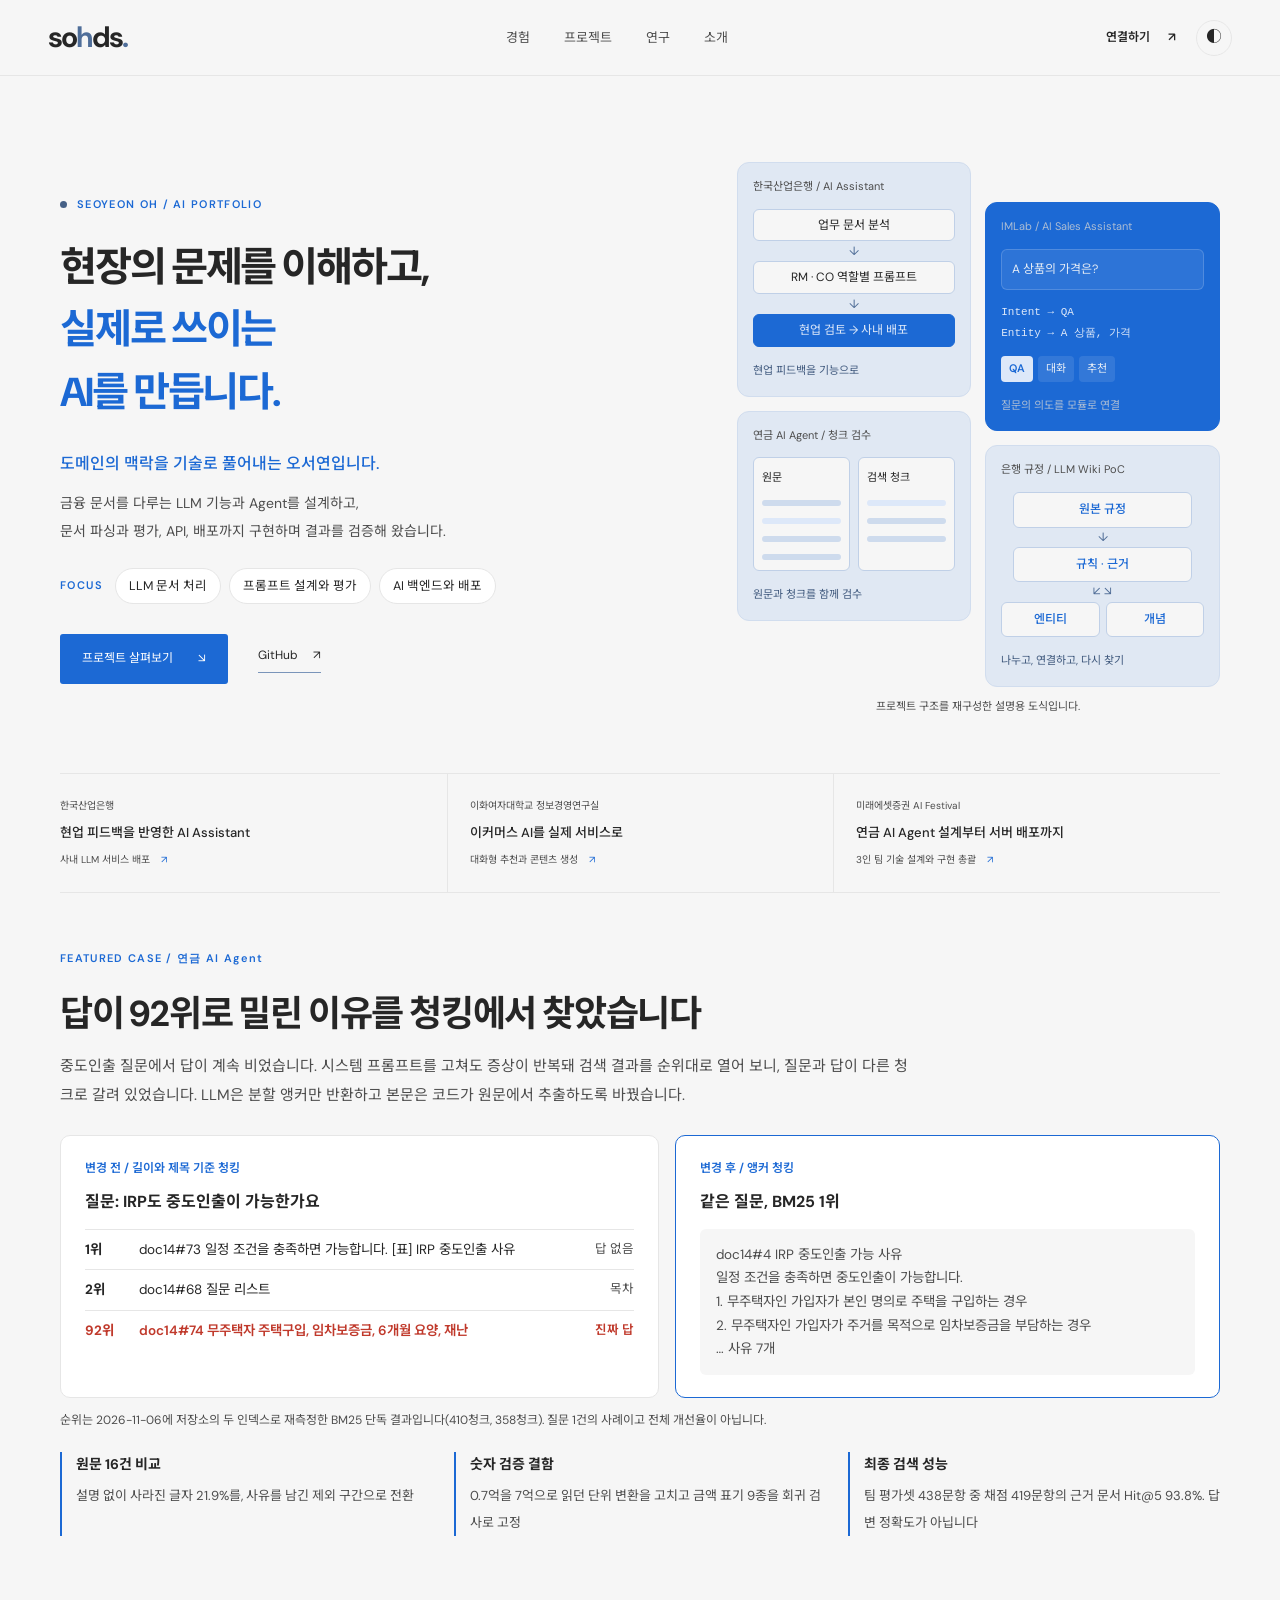
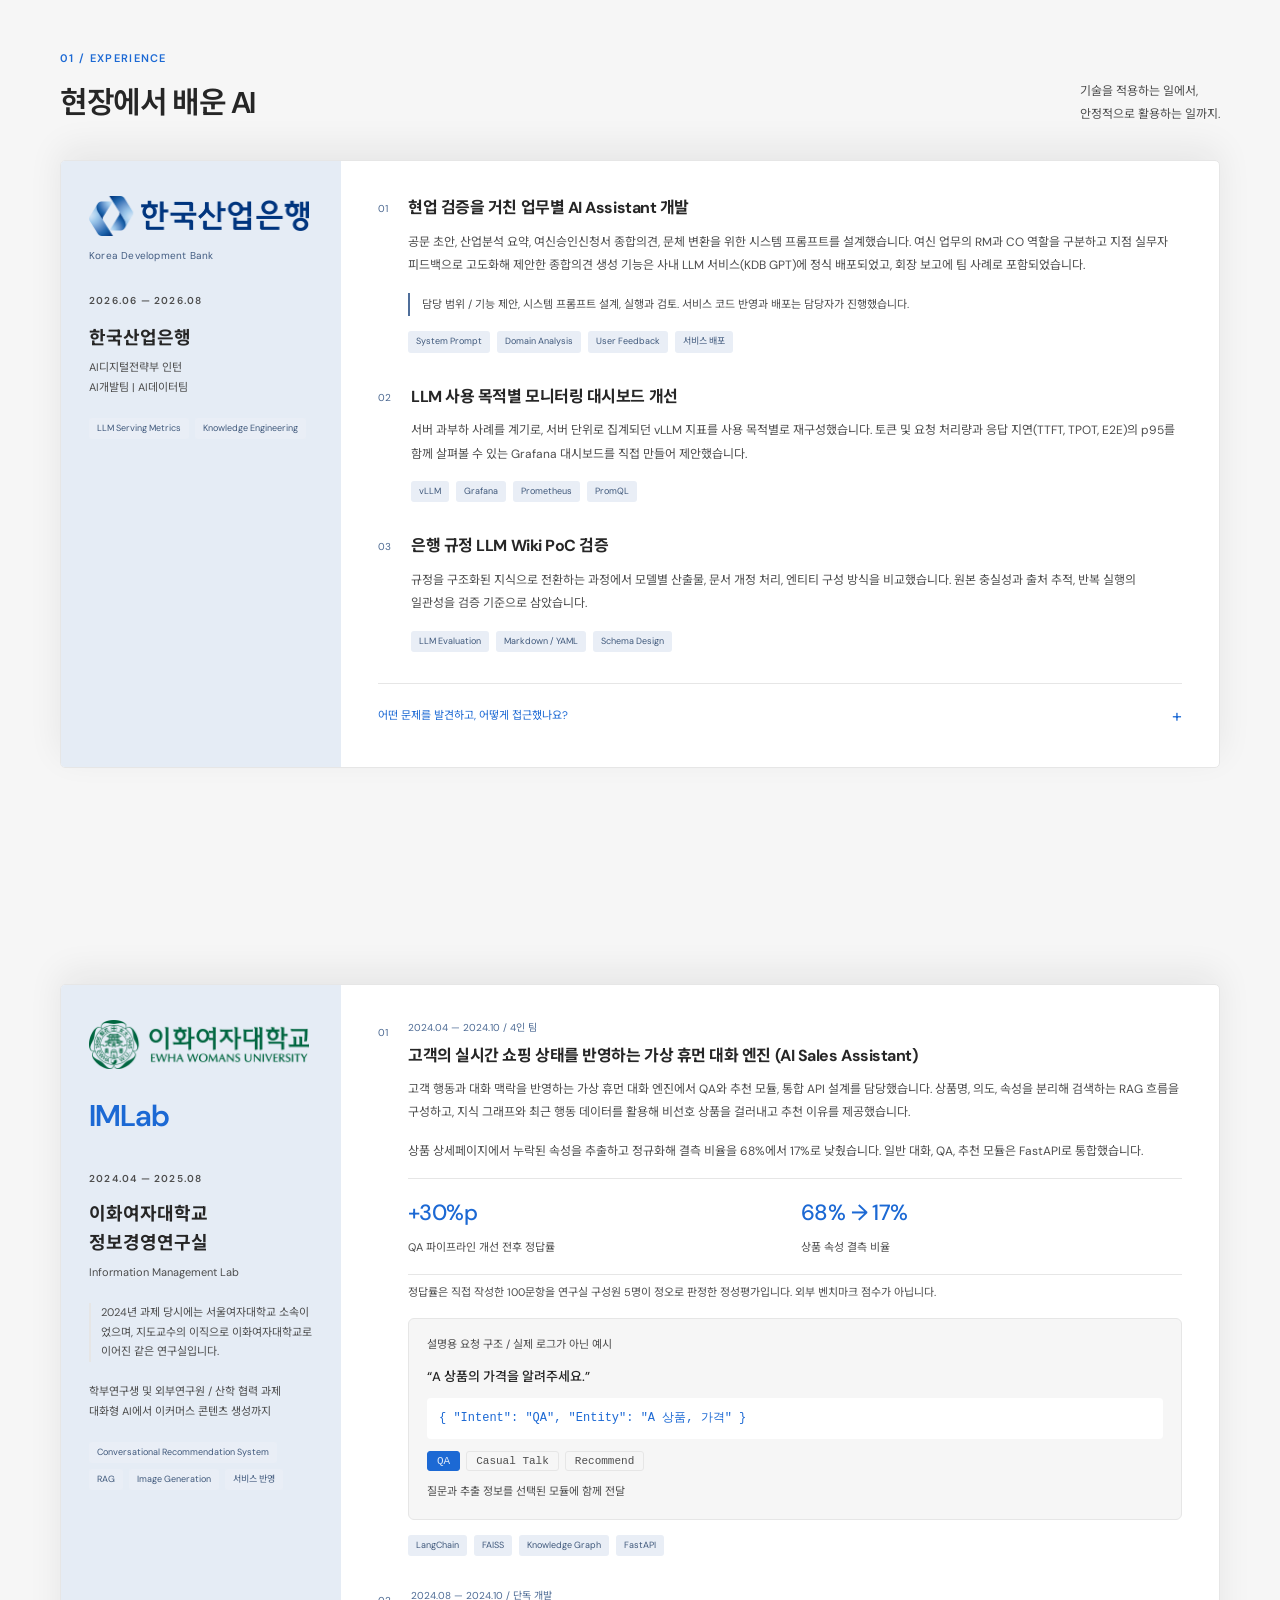
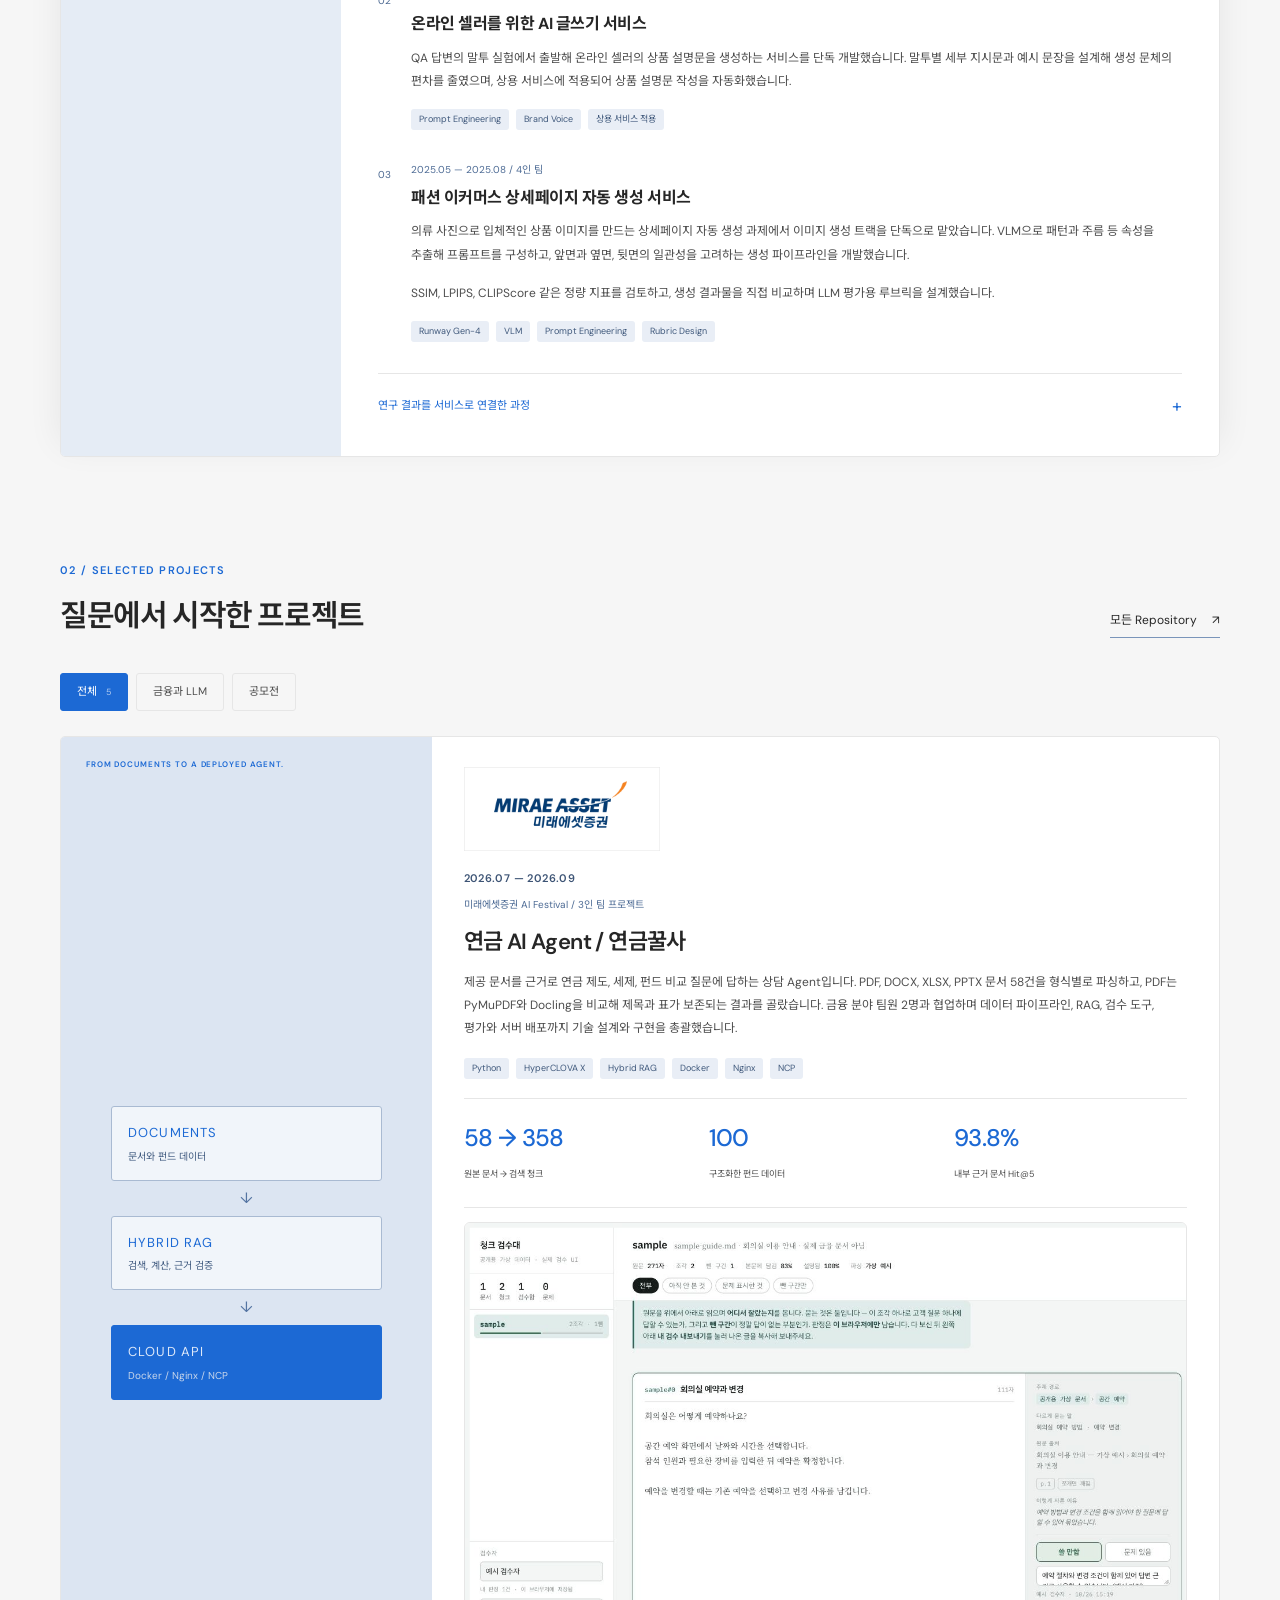
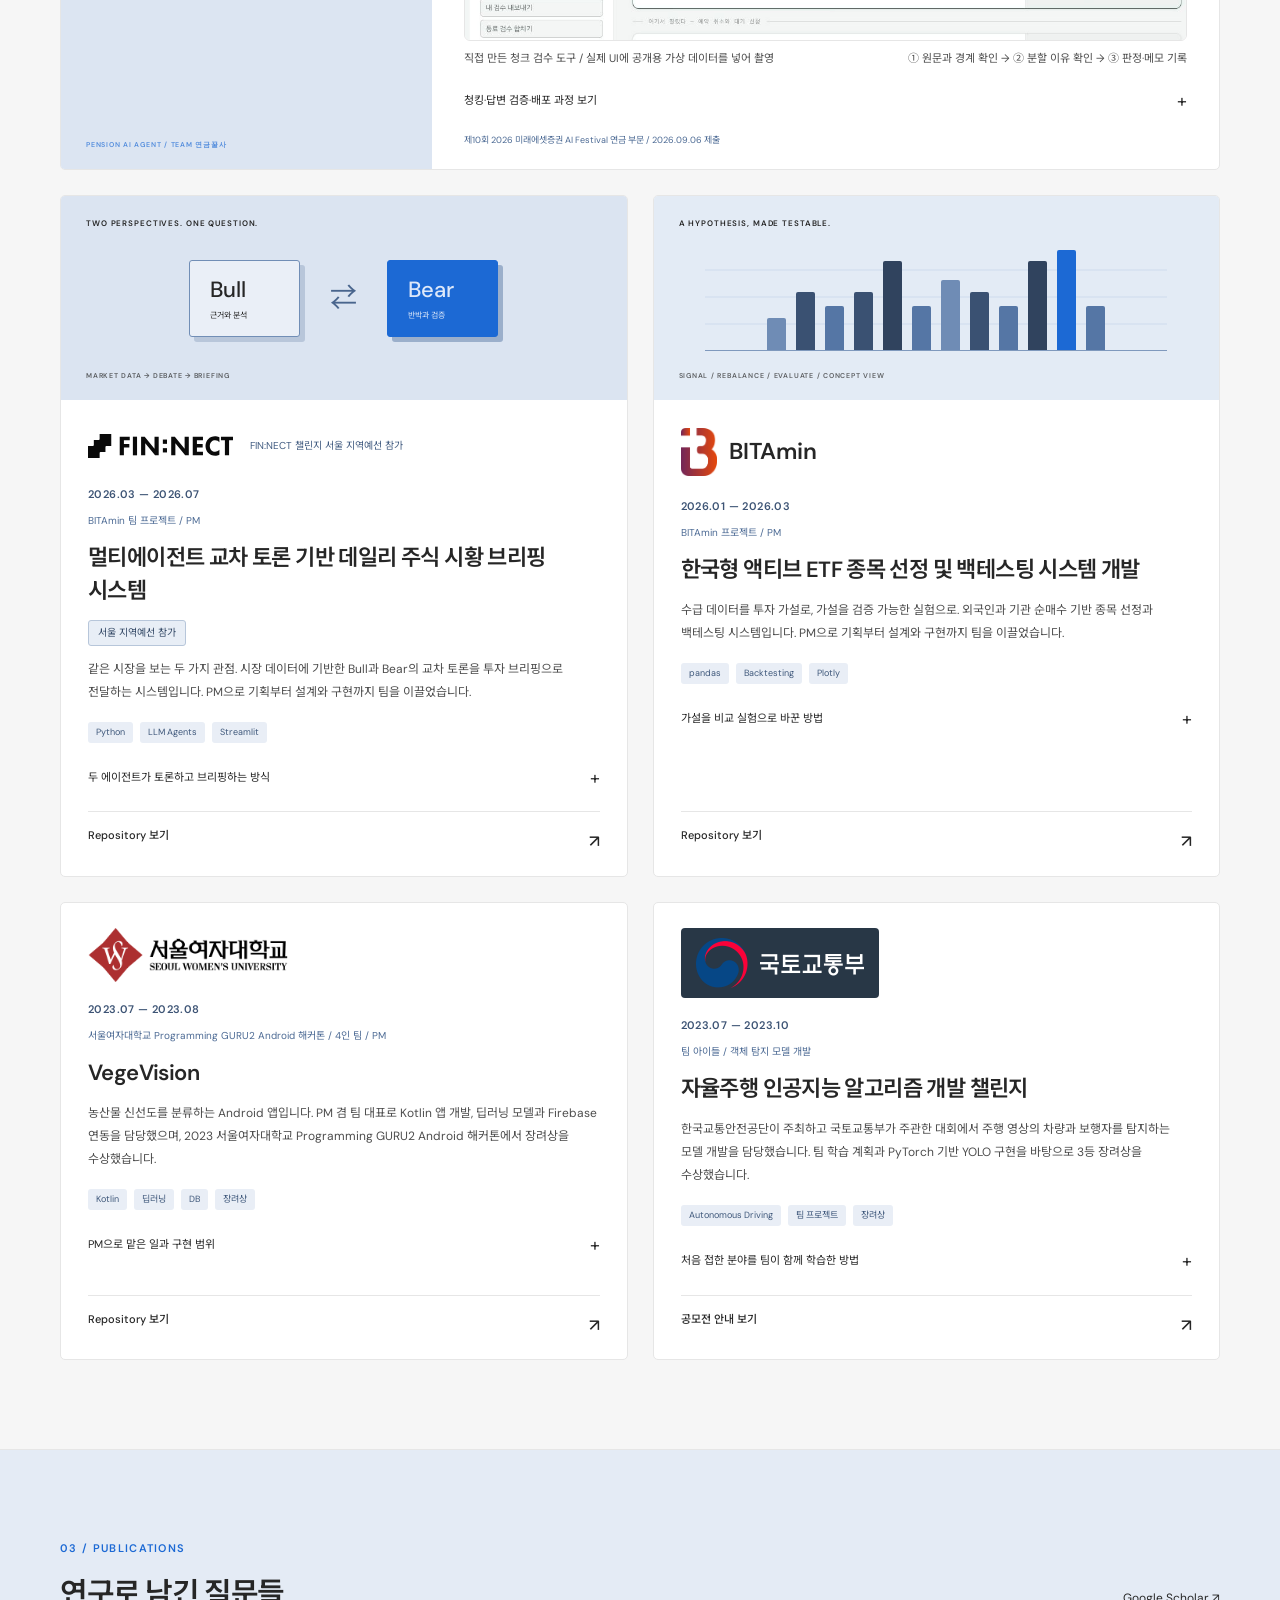
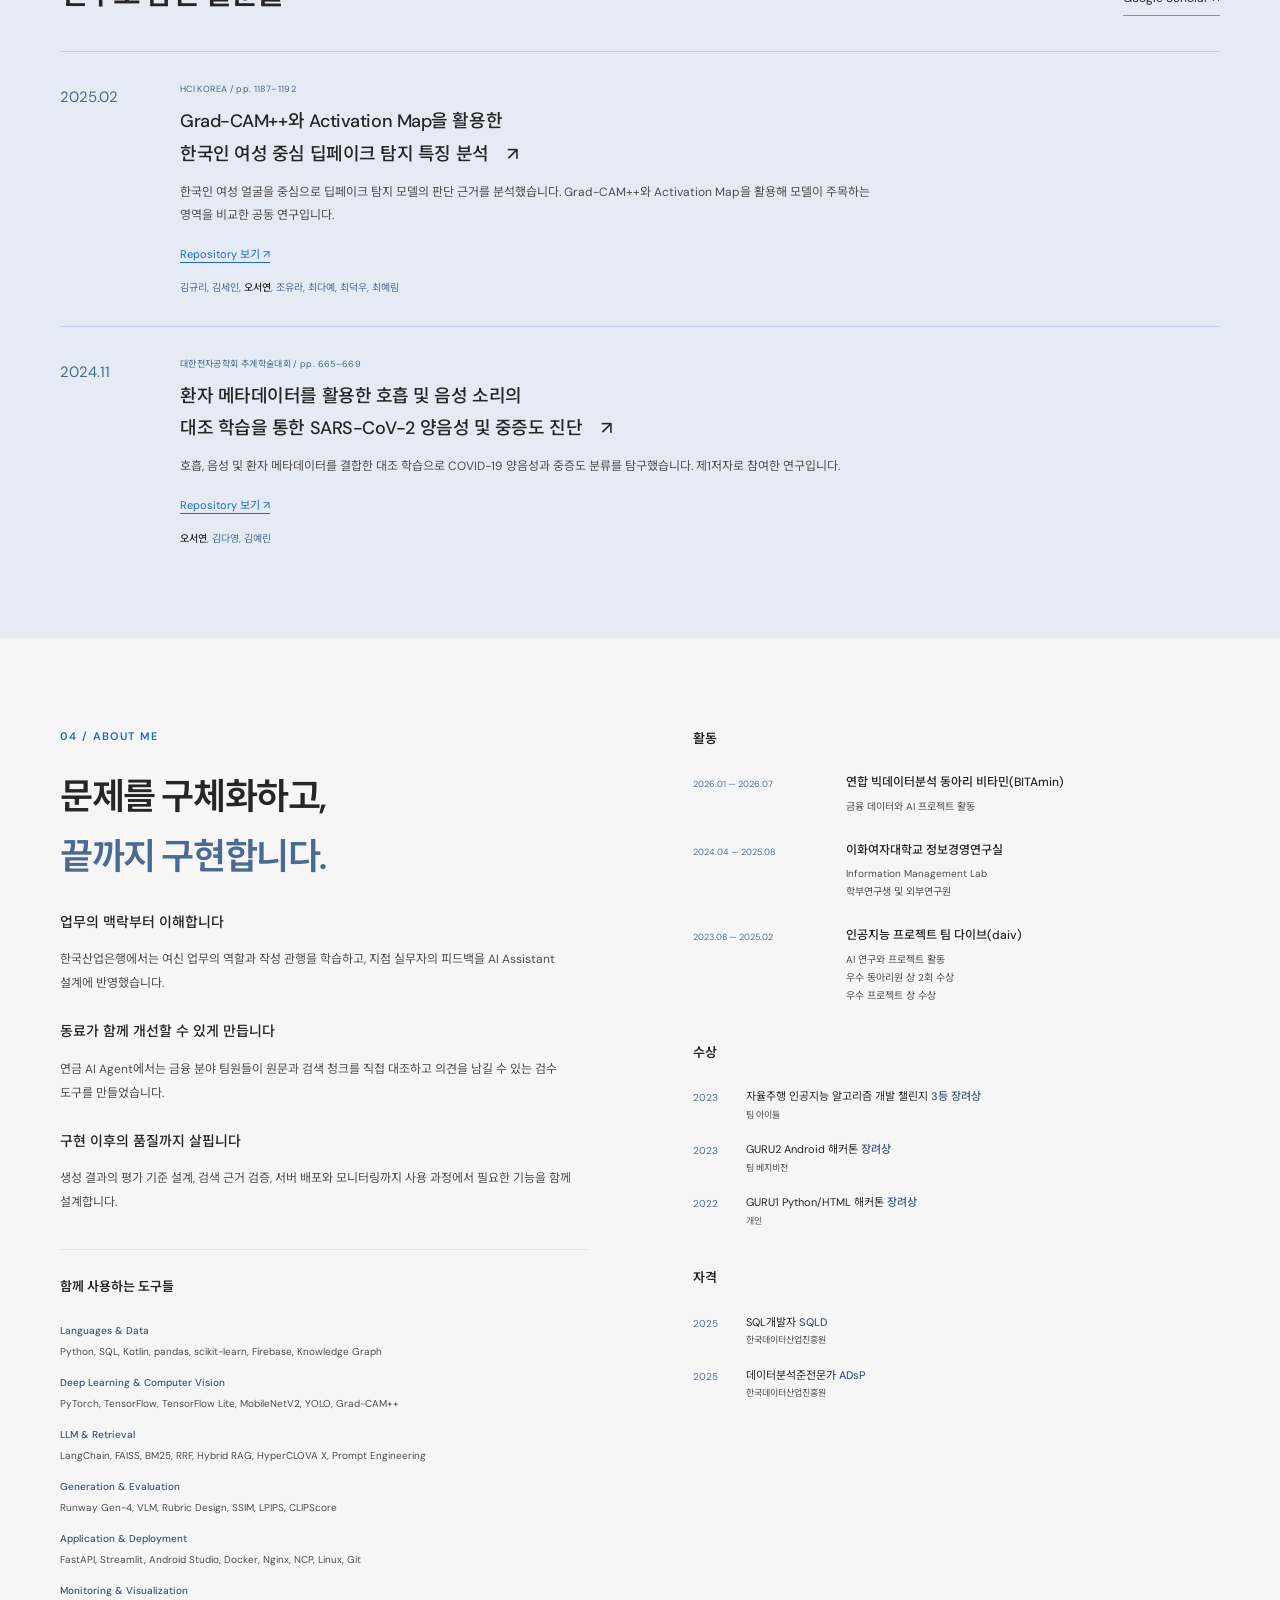
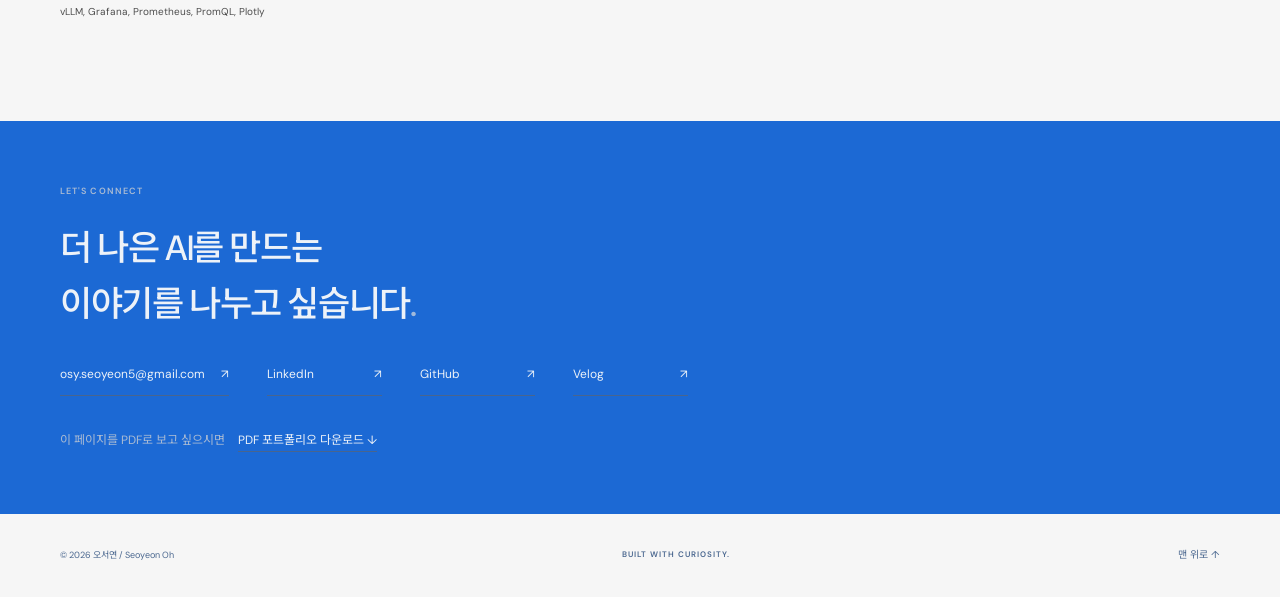
==== commit e83fece0: "Feature the document retrieval case on the BMW FS page" ====
--- a/bmwfs/index.html
+++ b/bmwfs/index.html
@@ -10,7 +10,7 @@
   <meta property="og:description" content="현장의 문제를 이해하고, 실제로 쓰이는 AI를 만듭니다.">
   <meta property="og:type" content="website">
   <link rel="icon" type="image/svg+xml" href="../assets/favicon.svg?v=20260910-2">
-  <link rel="stylesheet" href="style.css?v=20261106-2">
+  <link rel="stylesheet" href="style.css?v=20261106-3">
   <script>let savedTheme;try{savedTheme=localStorage.getItem('sohds-theme')}catch{}document.documentElement.dataset.theme=savedTheme||(matchMedia('(prefers-color-scheme: dark)').matches?'dark':'light');</script>
   <script src="script.js?v=20261106-1" defer></script>
   <title>오서연 / Seoyeon Oh | AI Portfolio</title>
@@ -51,7 +51,20 @@
     </div>
   </section>
 
-  <section class="section wrap" id="experience" aria-labelledby="experience-title">
+  <section class="featured-case wrap" id="featured-case" aria-labelledby="featured-title">
+  <p class="eyebrow">FEATURED CASE / 연금 AI Agent</p>
+  <h2 id="featured-title">답이 92위로 밀린 이유를 청킹에서 찾았습니다</h2>
+  <p class="fc-lead">중도인출 질문에서 답이 계속 비었습니다. 시스템 프롬프트를 고쳐도 증상이 반복돼 검색 결과를 순위대로 열어 보니, 질문과 답이 다른 청크로 갈려 있었습니다. LLM은 분할 앵커만 반환하고 본문은 코드가 원문에서 추출하도록 바꿨습니다.</p>
+  <div class="fc-grid">
+    <div class="fc-card"><span class="fc-label">변경 전 / 길이와 제목 기준 청킹</span><strong>질문: IRP도 중도인출이 가능한가요</strong>
+      <ol class="fc-rank"><li><b>1위</b><span>doc14#73 일정 조건을 충족하면 가능합니다. [표] IRP 중도인출 사유</span><em>답 없음</em></li><li><b>2위</b><span>doc14#68 질문 리스트</span><em>목차</em></li><li class="is-answer"><b>92위</b><span>doc14#74 무주택자 주택구입, 임차보증금, 6개월 요양, 재난</span><em>진짜 답</em></li></ol></div>
+    <div class="fc-card is-after"><span class="fc-label">변경 후 / 앵커 청킹</span><strong>같은 질문, BM25 1위</strong>
+      <p class="fc-chunk">doc14#4 IRP 중도인출 가능 사유<br>일정 조건을 충족하면 중도인출이 가능합니다.<br>1. 무주택자인 가입자가 본인 명의로 주택을 구입하는 경우<br>2. 무주택자인 가입자가 주거를 목적으로 임차보증금을 부담하는 경우<br>… 사유 7개</p></div>
+  </div>
+  <p class="fc-note">순위는 2026-11-06에 저장소의 두 인덱스로 재측정한 BM25 단독 결과입니다(410청크, 358청크). 질문 1건의 사례이고 전체 개선율이 아닙니다.</p>
+  <div class="fc-facts"><div><b>원문 16건 비교</b><span>설명 없이 사라진 글자 21.9%를, 사유를 남긴 제외 구간으로 전환</span></div><div><b>숫자 검증 결함</b><span>0.7억을 7억으로 읽던 단위 변환을 고치고 금액 표기 9종을 회귀 검사로 고정</span></div><div><b>최종 검색 성능</b><span>팀 평가셋 438문항 중 채점 419문항의 근거 문서 Hit@5 93.8%. 답변 정확도가 아닙니다</span></div></div>
+</section>
+<section class="section wrap" id="experience" aria-labelledby="experience-title">
     <div class="section-heading"><div><p class="eyebrow">01 / EXPERIENCE</p><h2 id="experience-title">현장에서 배운 AI</h2></div><p>기술을 적용하는 일에서,<br>안정적으로 활용하는 일까지.</p></div>
     <article class="experience-card" id="bank-experience" data-stack>
       <div class="experience-aside"><div class="organization-brand"><img src="../assets/korea-development-bank.png" alt="한국산업은행" width="220" height="40"><span>Korea Development Bank</span></div><p class="mono">2026.06 — 2026.08</p><h3>한국산업은행</h3><p>AI디지털전략부 인턴<br>AI개발팀 | AI데이터팀</p><div class="tags"><span>LLM Serving Metrics</span><span>Knowledge Engineering</span></div></div>
--- a/bmwfs/style.css
+++ b/bmwfs/style.css
@@ -69,3 +69,16 @@
 .contact-links{flex-wrap:wrap}.contact-links a{gap:16px}@media(max-width:720px){.contact-links a[href^="mailto:"]{flex-basis:100%}}
 .pdf-download{margin:34px 0 0;font-size:12px;color:#aabbd3}.pdf-download a{margin-left:10px;color:#edf2f8;border-bottom:1px solid #49658d;padding-bottom:3px}.pdf-download a:hover{color:var(--lime)}
 .hero-focus{display:flex;flex-wrap:wrap;align-items:center;gap:8px;list-style:none;padding:0;margin:-8px 0 30px}.hero-focus li{border:1px solid var(--line);border-radius:999px;padding:6px 13px;font-size:12.5px;color:var(--ink);background:var(--white);word-break:keep-all}.hero-focus .focus-label{border:0;background:none;padding:0 4px 0 0;font-size:11px;letter-spacing:1.4px;color:var(--accent);font-weight:600}@media (max-width:720px){.hero-focus{margin:-4px 0 26px;gap:6px}.hero-focus li{font-size:11.5px;padding:5px 11px}}
+
+/* BMW FS 대표 사례 */
+.featured-case{padding-top:56px;padding-bottom:24px}.featured-case h2{font-size:clamp(25px,3vw,36px);letter-spacing:-1.2px;line-height:1.35;margin:10px 0 14px}
+.fc-lead{max-width:860px;color:var(--muted);line-height:1.9;margin:0 0 26px}
+.fc-grid{display:grid;grid-template-columns:1.1fr 1fr;gap:16px}.fc-card{background:var(--white);border:1px solid var(--line);border-radius:10px;padding:22px 24px;min-width:0}.fc-card.is-after{border-color:var(--accent)}
+.fc-label{display:block;font-size:12px;font-weight:600;color:var(--accent);margin-bottom:8px}.fc-card>strong{display:block;font-size:16px;margin-bottom:12px}
+.fc-rank{list-style:none;padding:0;margin:0}.fc-rank li{display:grid;grid-template-columns:44px 1fr auto;gap:10px;padding:9px 0;border-top:1px solid var(--line);font-size:13.5px;line-height:1.6}.fc-rank em{font-style:normal;color:var(--muted);font-size:12.5px;white-space:nowrap}.fc-rank .is-answer,.fc-rank .is-answer em{color:#c0392b;font-weight:600}
+.fc-chunk{margin:0;background:var(--paper);border-radius:6px;padding:14px 16px;font-size:13.5px;line-height:1.75;color:var(--muted)}
+.fc-note{font-size:12px;color:var(--muted);margin:12px 0 22px;line-height:1.7}
+.fc-facts{display:grid;grid-template-columns:repeat(3,1fr);gap:22px}.fc-facts div{border-left:2px solid var(--accent);padding-left:14px}.fc-facts b{display:block;font-size:14px;margin-bottom:4px}.fc-facts span{font-size:13px;color:var(--muted);line-height:1.7}
+@media(max-width:760px){.fc-grid,.fc-facts{grid-template-columns:1fr}.fc-card{padding:18px}.fc-rank li{grid-template-columns:38px 1fr}.fc-rank em{grid-column:2}}
+html[data-theme="dark"] .fc-rank .is-answer,html[data-theme="dark"] .fc-rank .is-answer em{color:#ff8a7a}
+@media(prefers-color-scheme:dark){html:not([data-theme="light"]) .fc-rank .is-answer,html:not([data-theme="light"]) .fc-rank .is-answer em{color:#ff8a7a}}
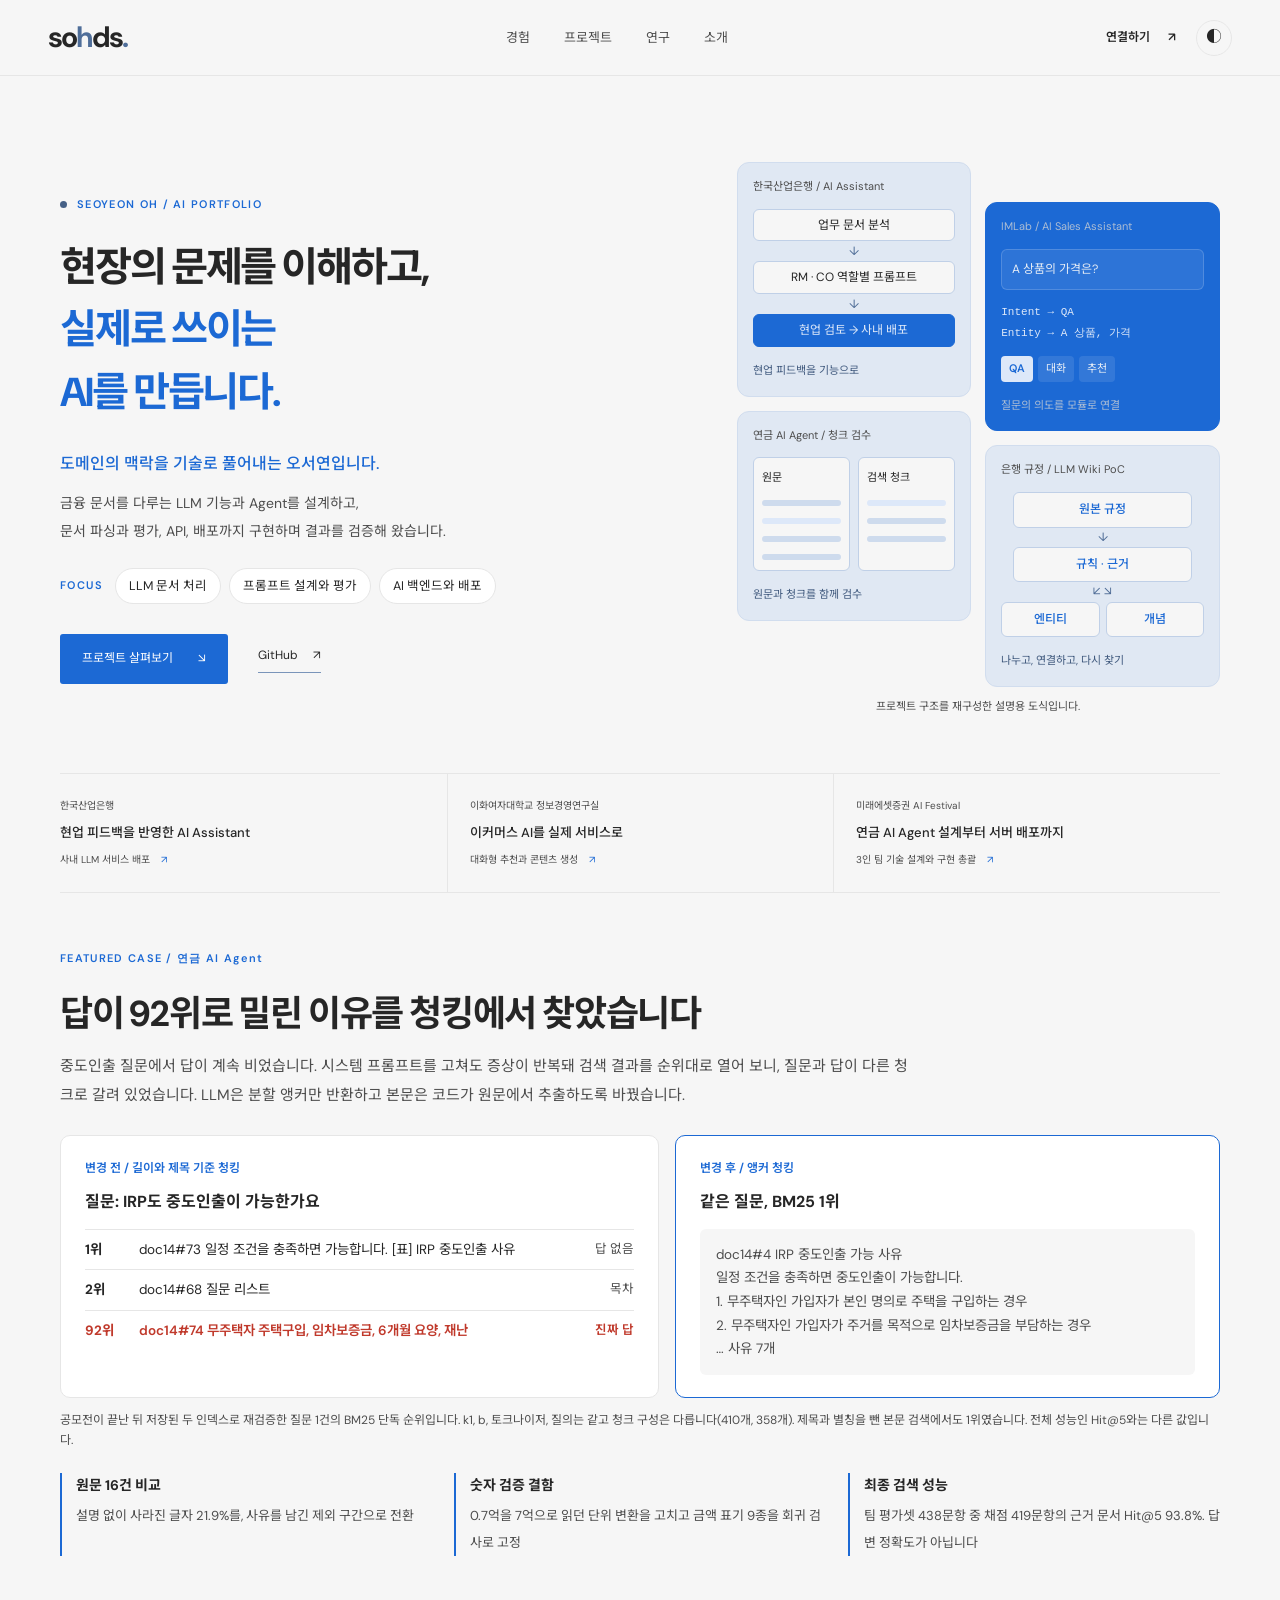
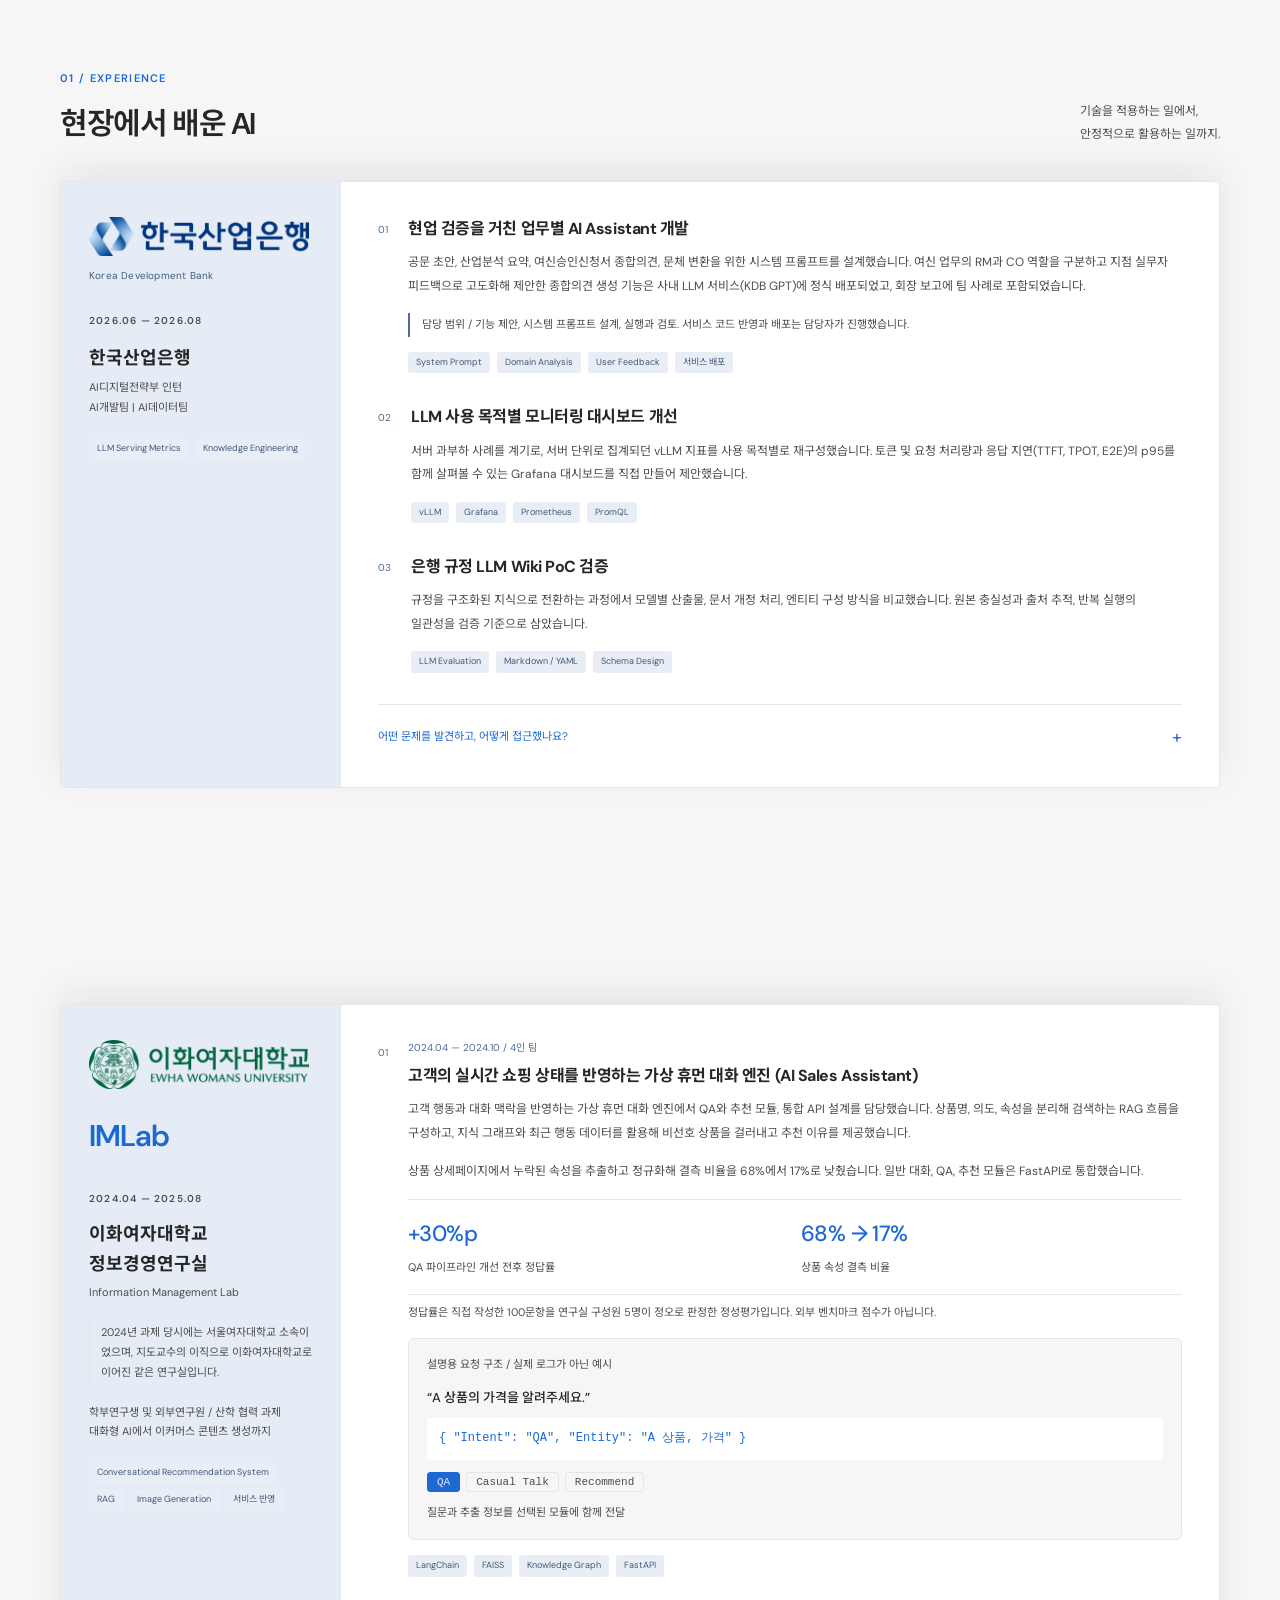
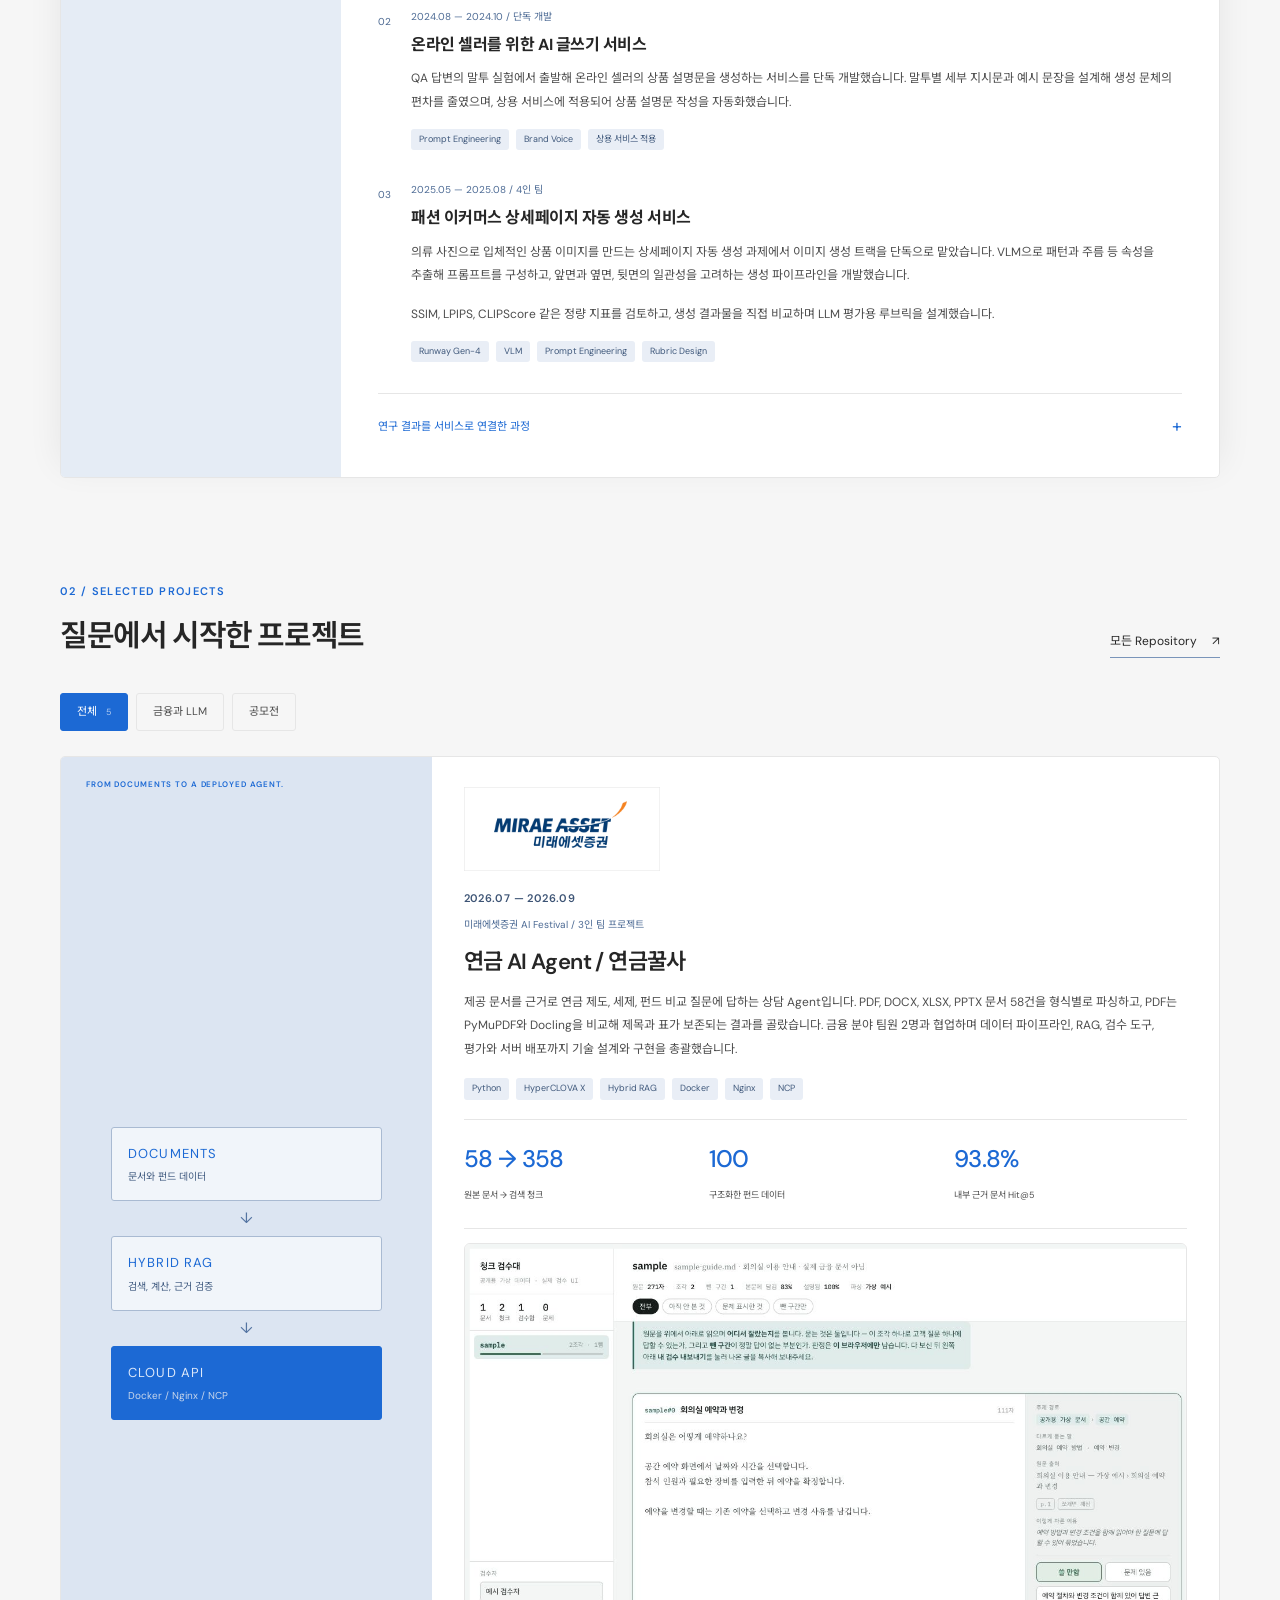
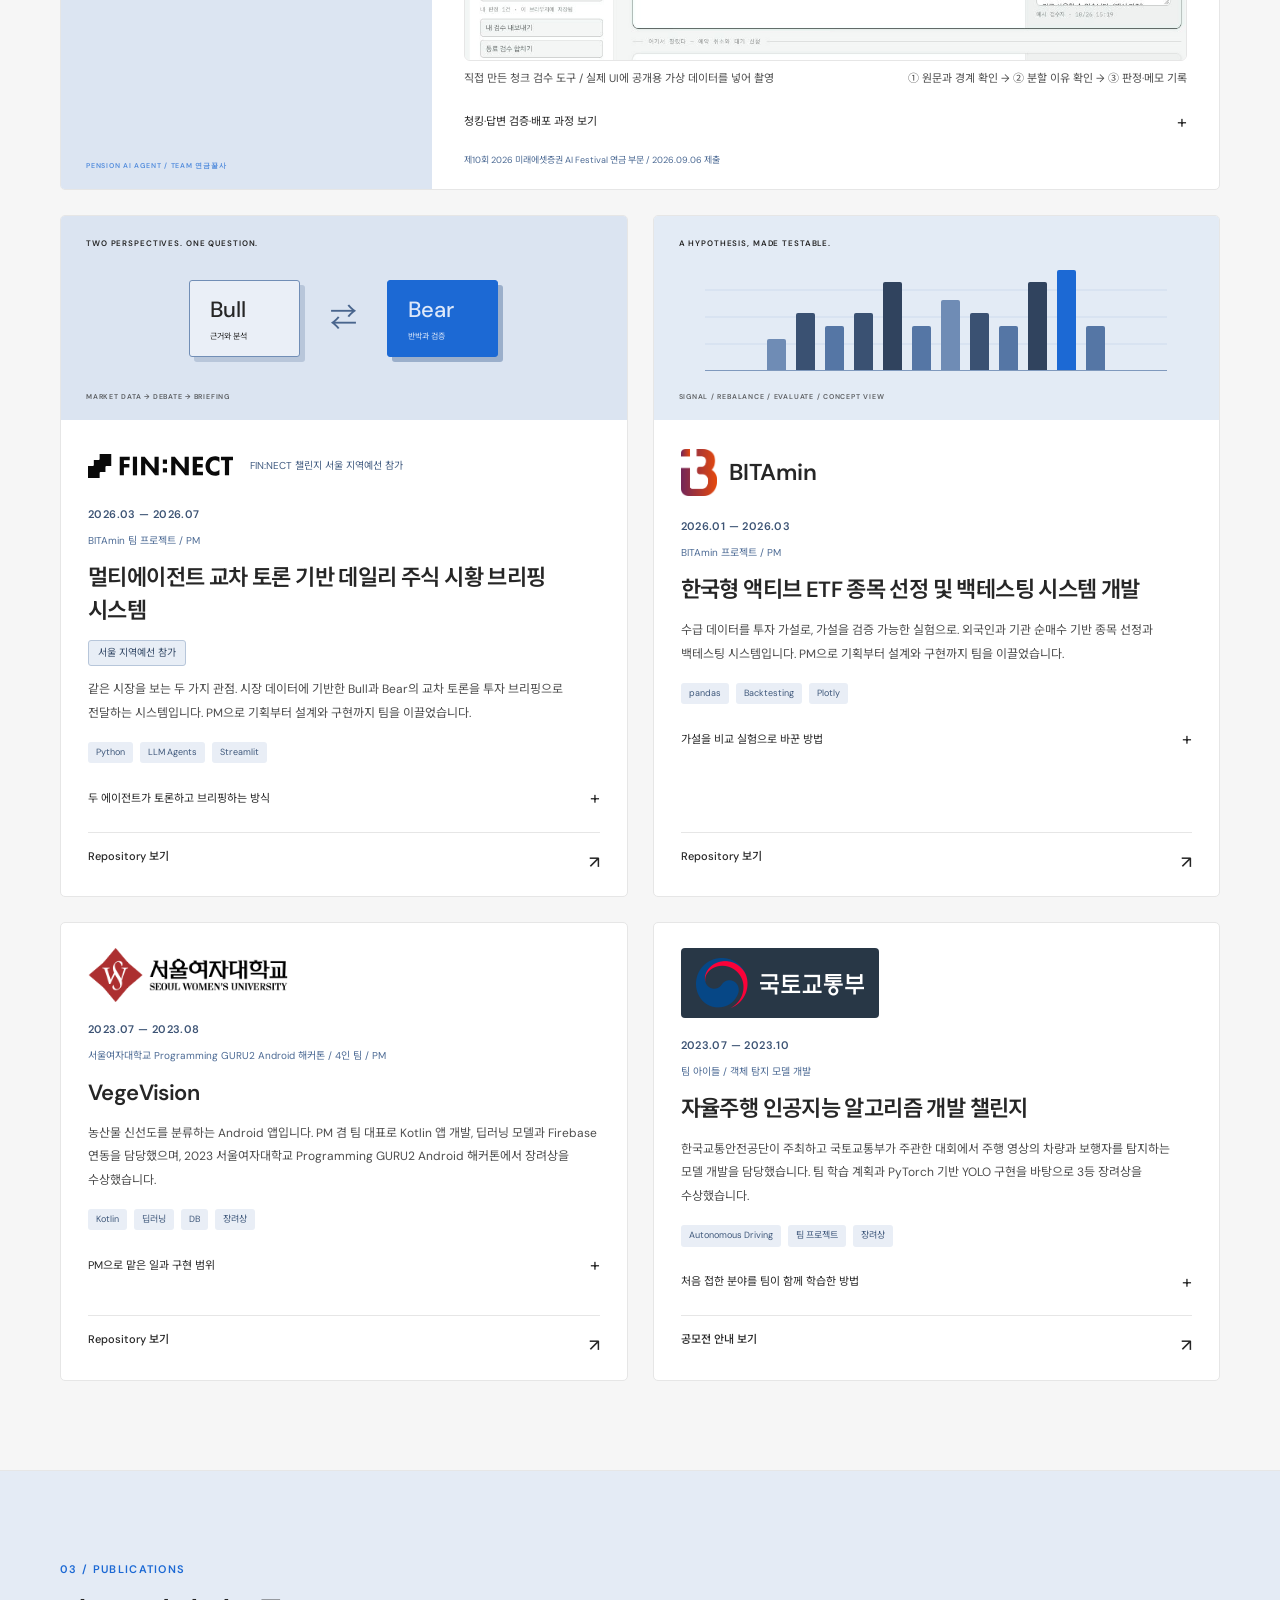
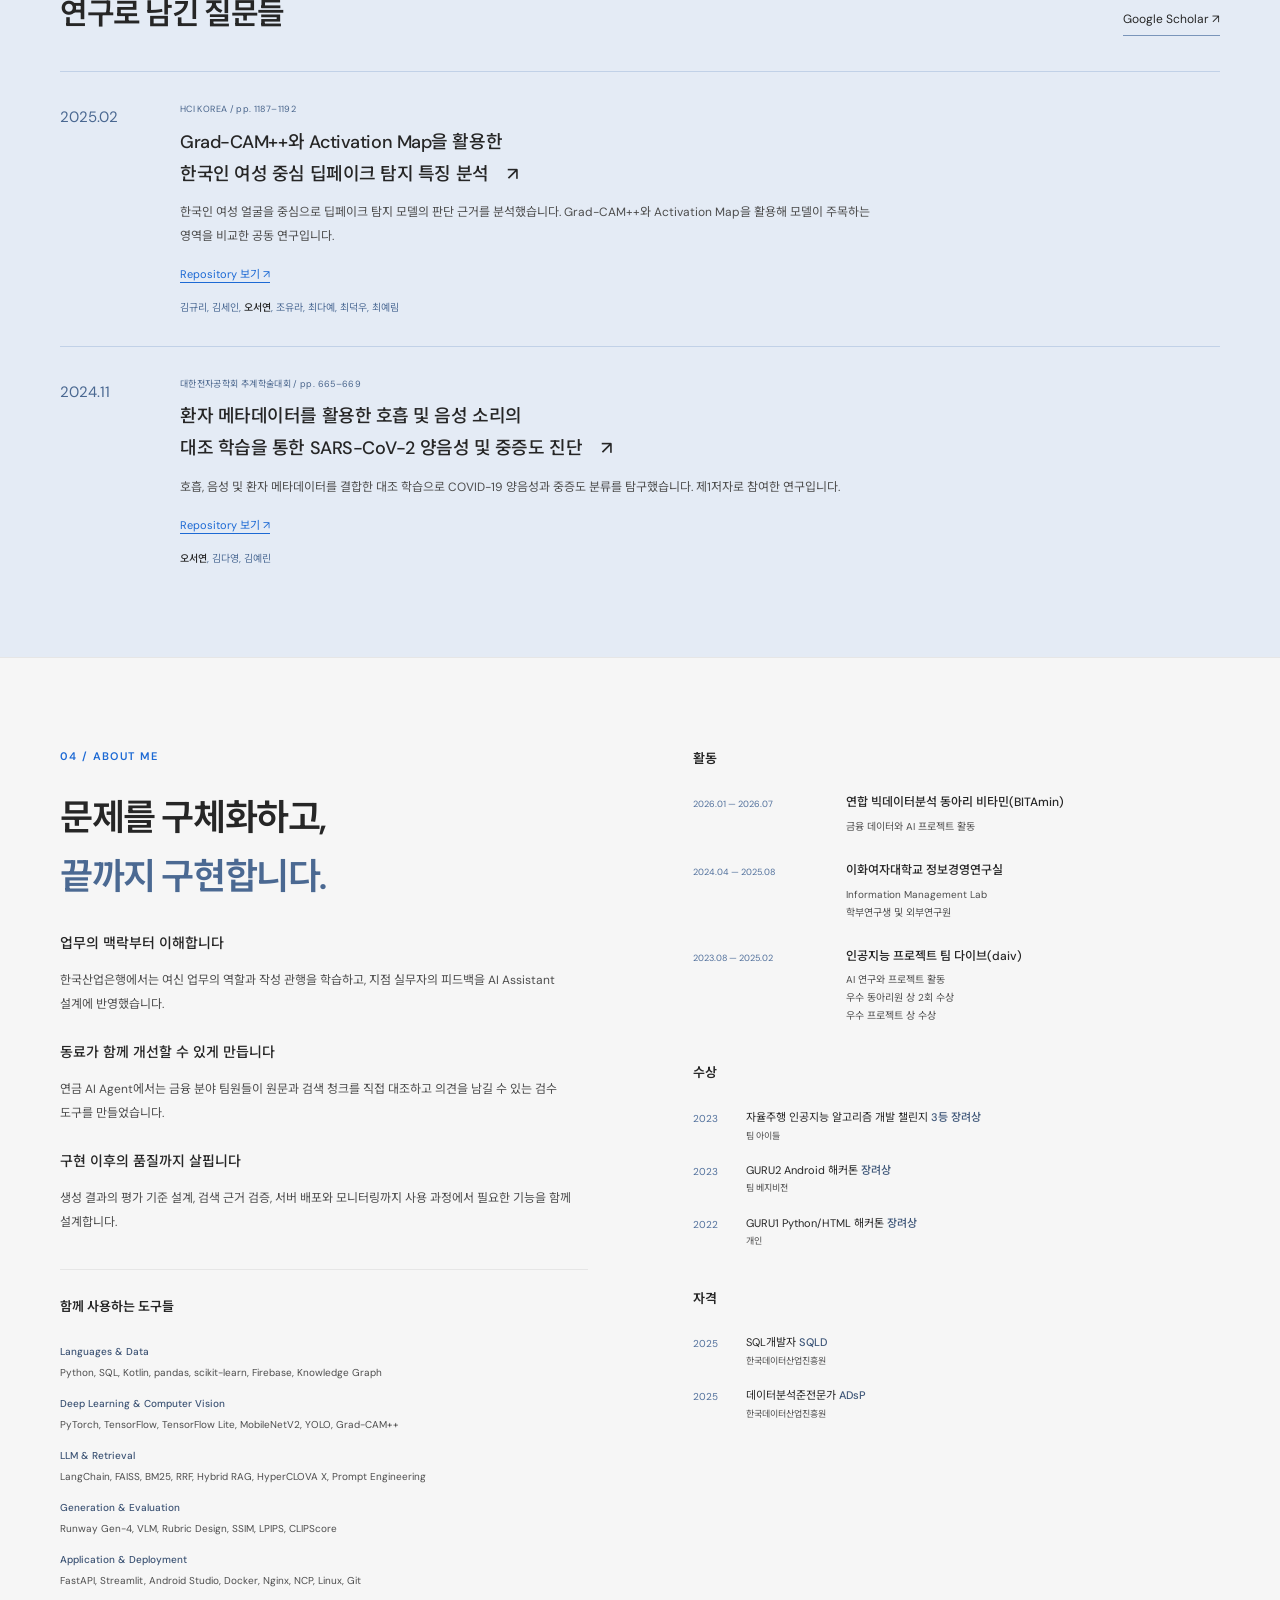
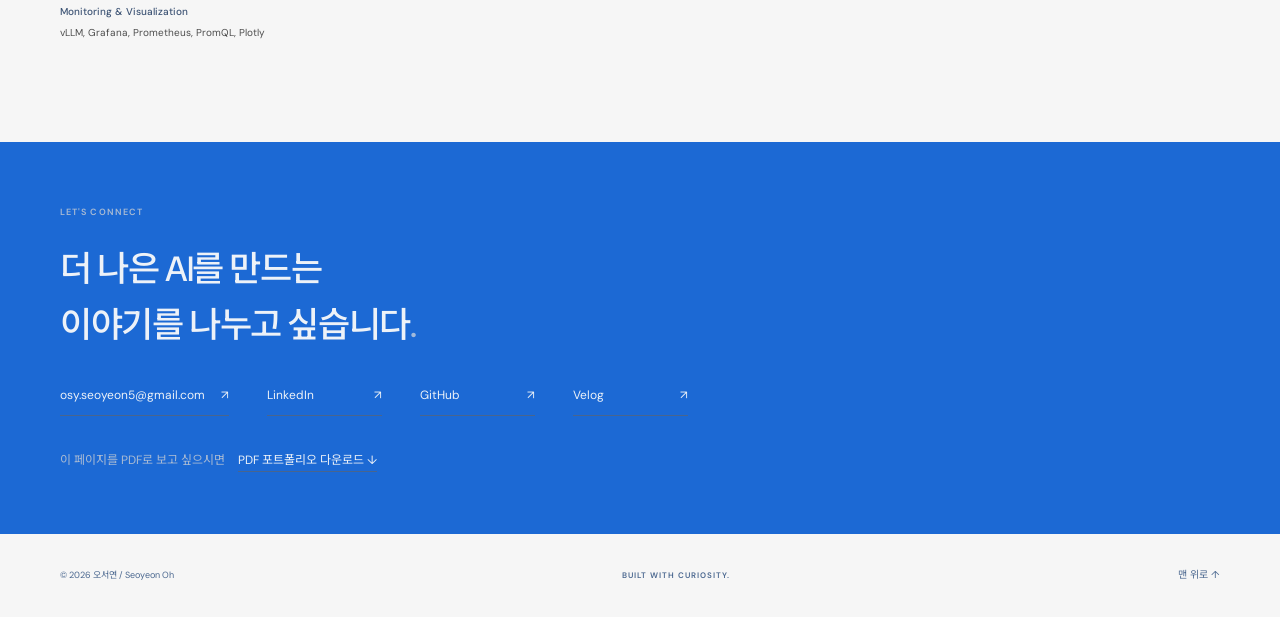
==== commit 05c27fc1: "Clarify retest scope on BMW FS page and refresh PDF" ====
--- a/bmwfs/index.html
+++ b/bmwfs/index.html
@@ -61,7 +61,7 @@
     <div class="fc-card is-after"><span class="fc-label">변경 후 / 앵커 청킹</span><strong>같은 질문, BM25 1위</strong>
       <p class="fc-chunk">doc14#4 IRP 중도인출 가능 사유<br>일정 조건을 충족하면 중도인출이 가능합니다.<br>1. 무주택자인 가입자가 본인 명의로 주택을 구입하는 경우<br>2. 무주택자인 가입자가 주거를 목적으로 임차보증금을 부담하는 경우<br>… 사유 7개</p></div>
   </div>
-  <p class="fc-note">순위는 2026-11-06에 저장소의 두 인덱스로 재측정한 BM25 단독 결과입니다(410청크, 358청크). 질문 1건의 사례이고 전체 개선율이 아닙니다.</p>
+  <p class="fc-note">공모전이 끝난 뒤 저장된 두 인덱스로 재검증한 질문 1건의 BM25 단독 순위입니다. k1, b, 토크나이저, 질의는 같고 청크 구성은 다릅니다(410개, 358개). 제목과 별칭을 뺀 본문 검색에서도 1위였습니다. 전체 성능인 Hit@5와는 다른 값입니다.</p>
   <div class="fc-facts"><div><b>원문 16건 비교</b><span>설명 없이 사라진 글자 21.9%를, 사유를 남긴 제외 구간으로 전환</span></div><div><b>숫자 검증 결함</b><span>0.7억을 7억으로 읽던 단위 변환을 고치고 금액 표기 9종을 회귀 검사로 고정</span></div><div><b>최종 검색 성능</b><span>팀 평가셋 438문항 중 채점 419문항의 근거 문서 Hit@5 93.8%. 답변 정확도가 아닙니다</span></div></div>
 </section>
 <section class="section wrap" id="experience" aria-labelledby="experience-title">
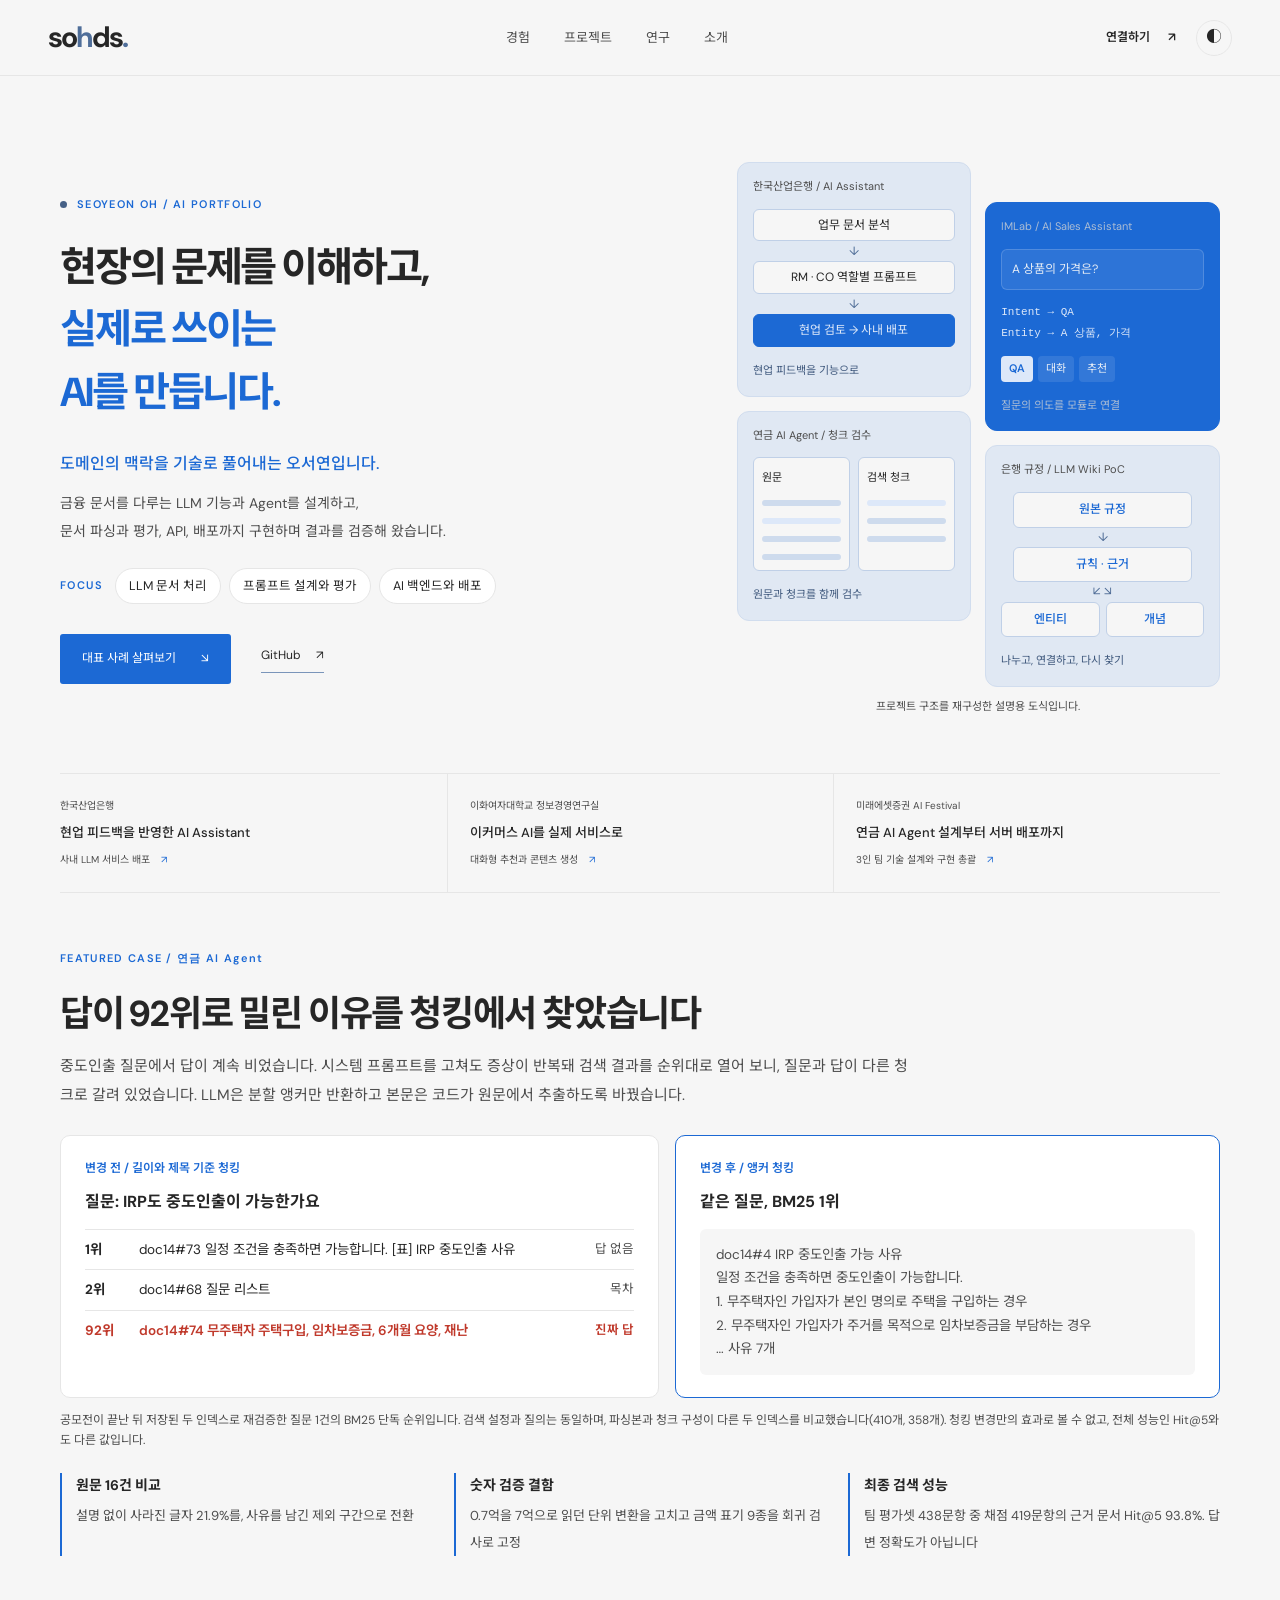
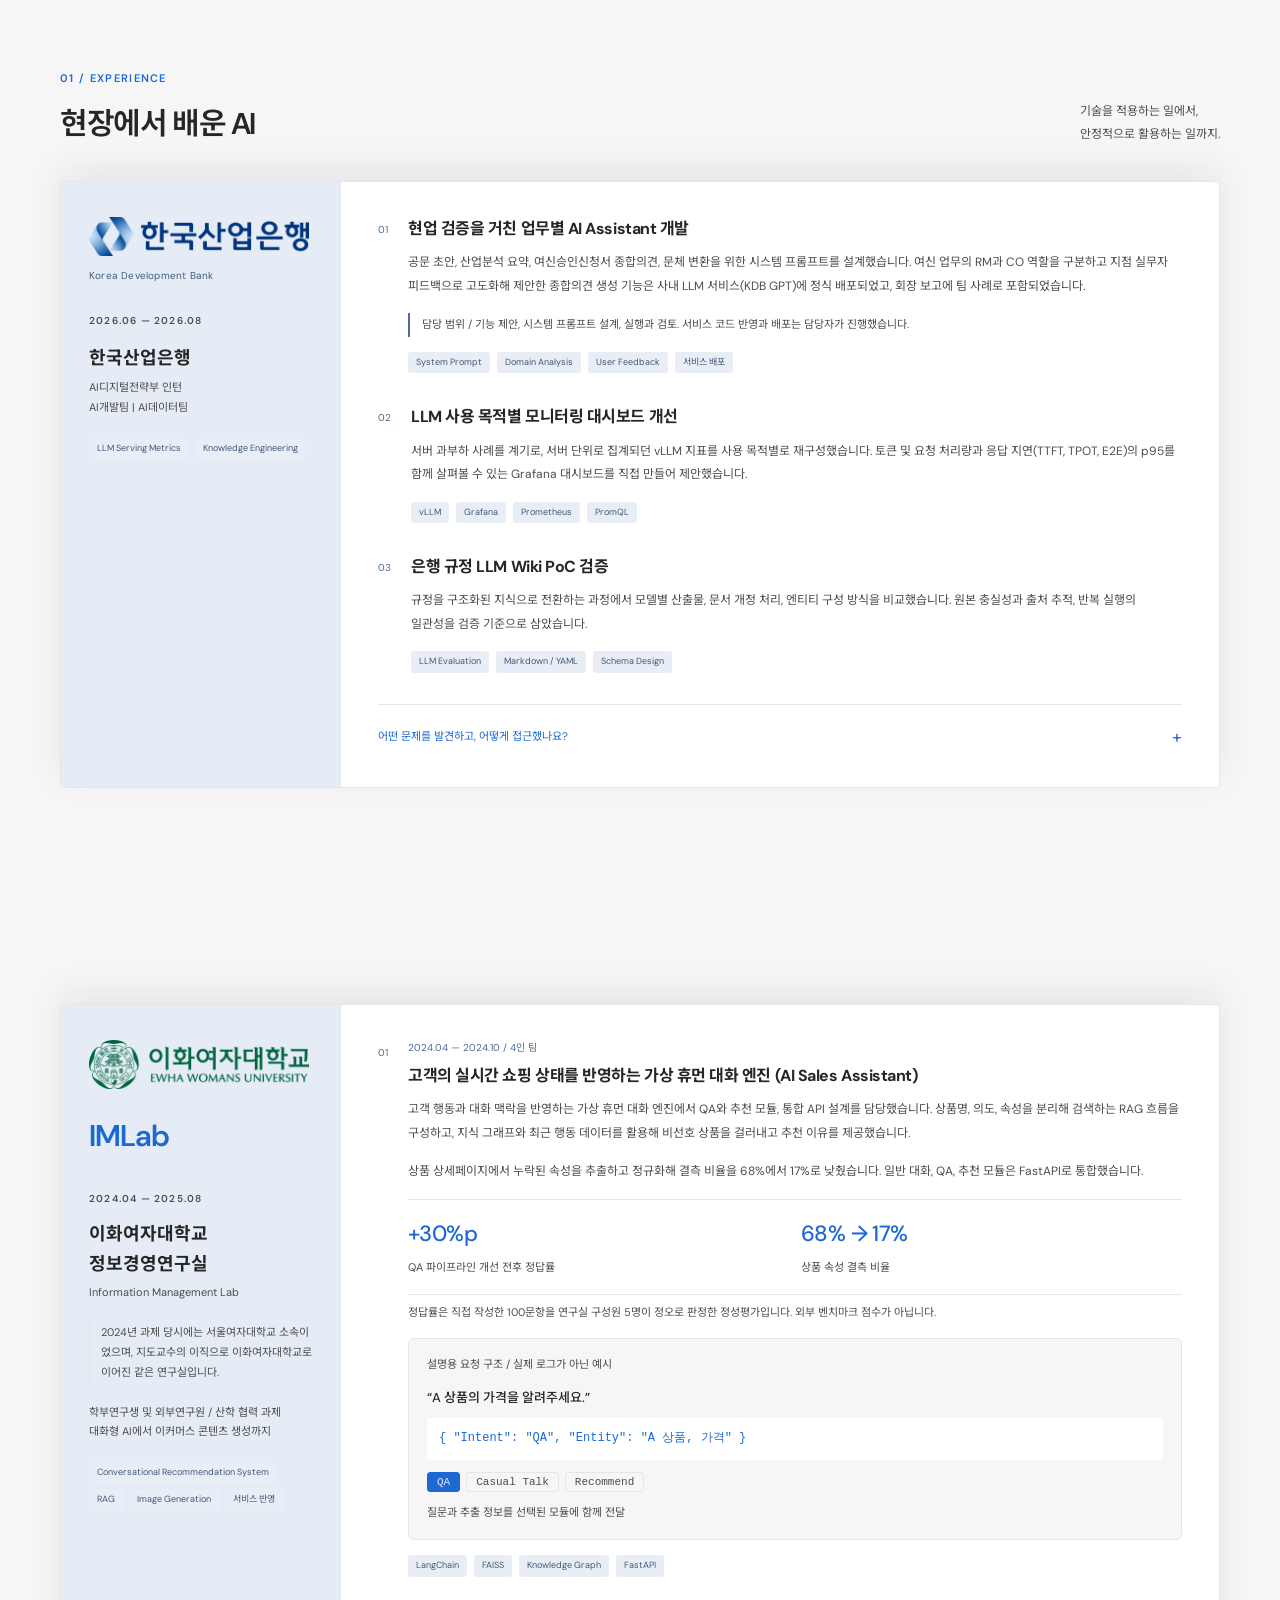
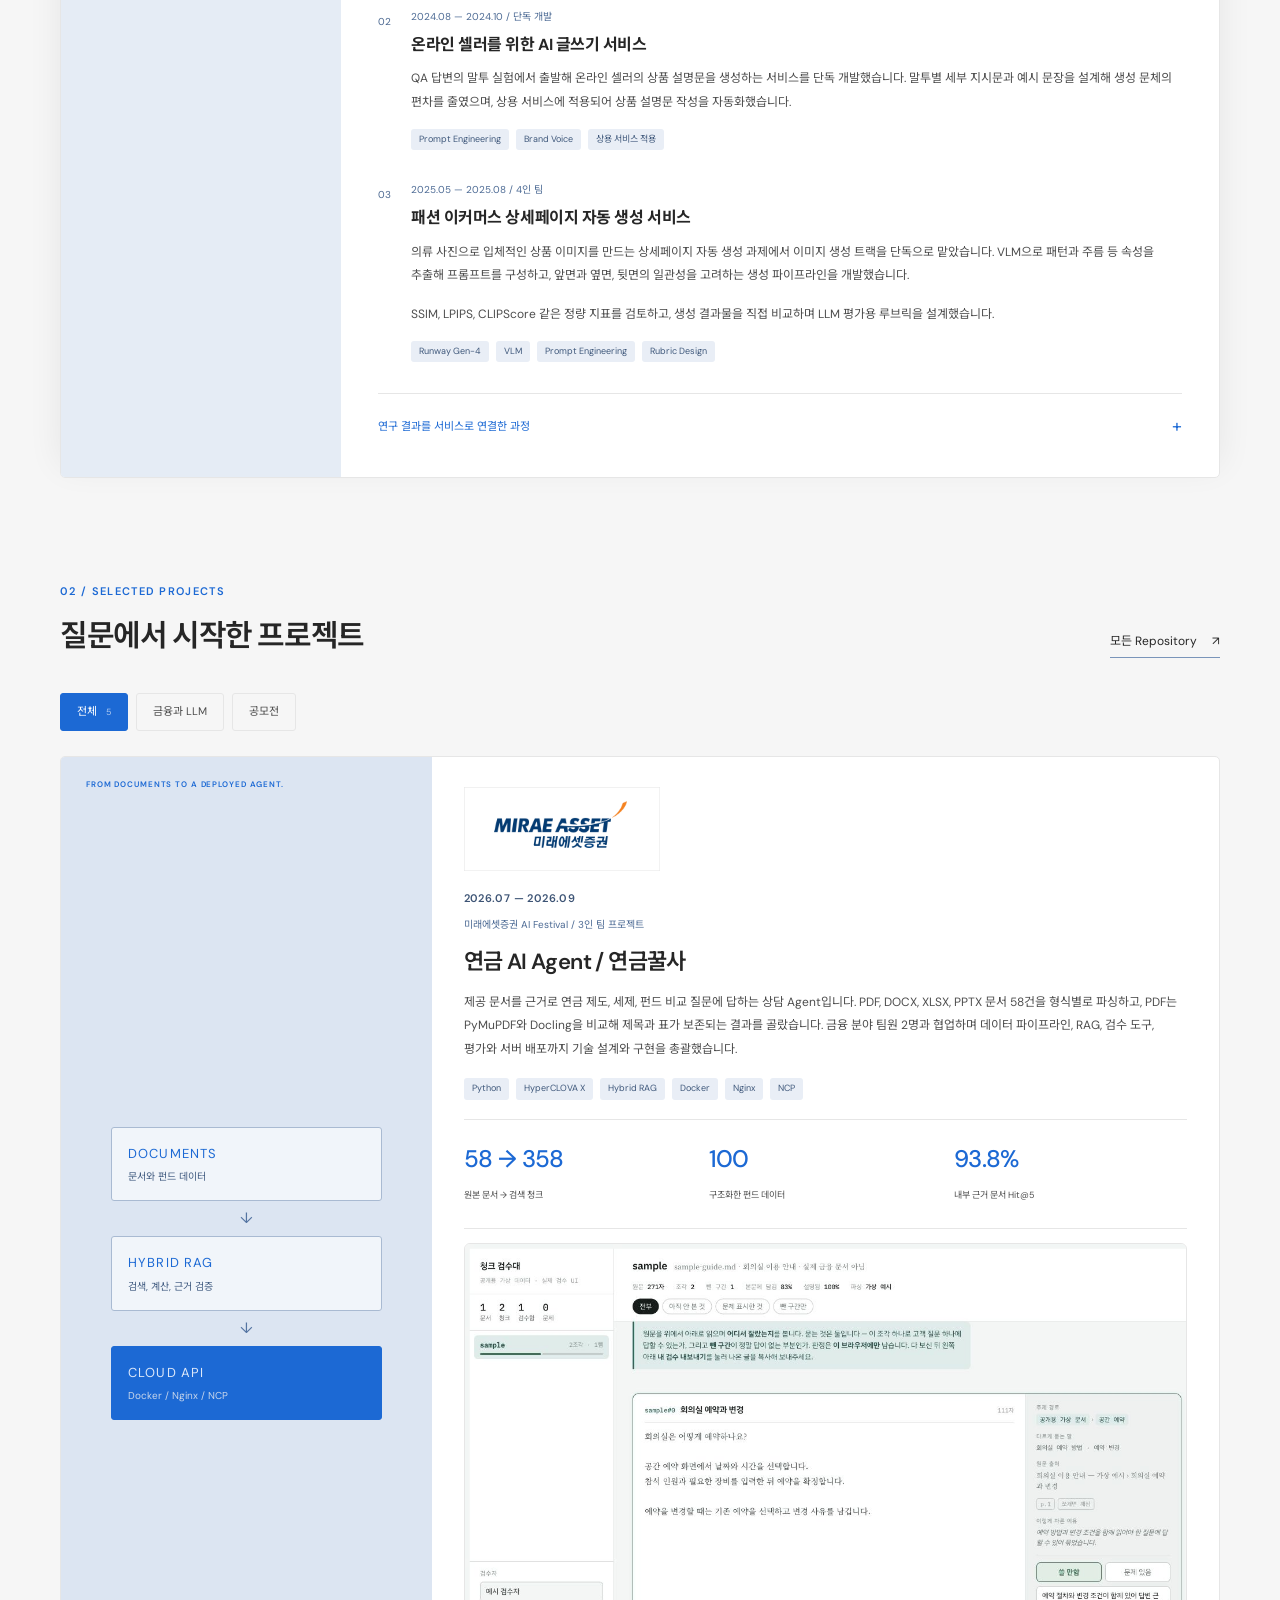
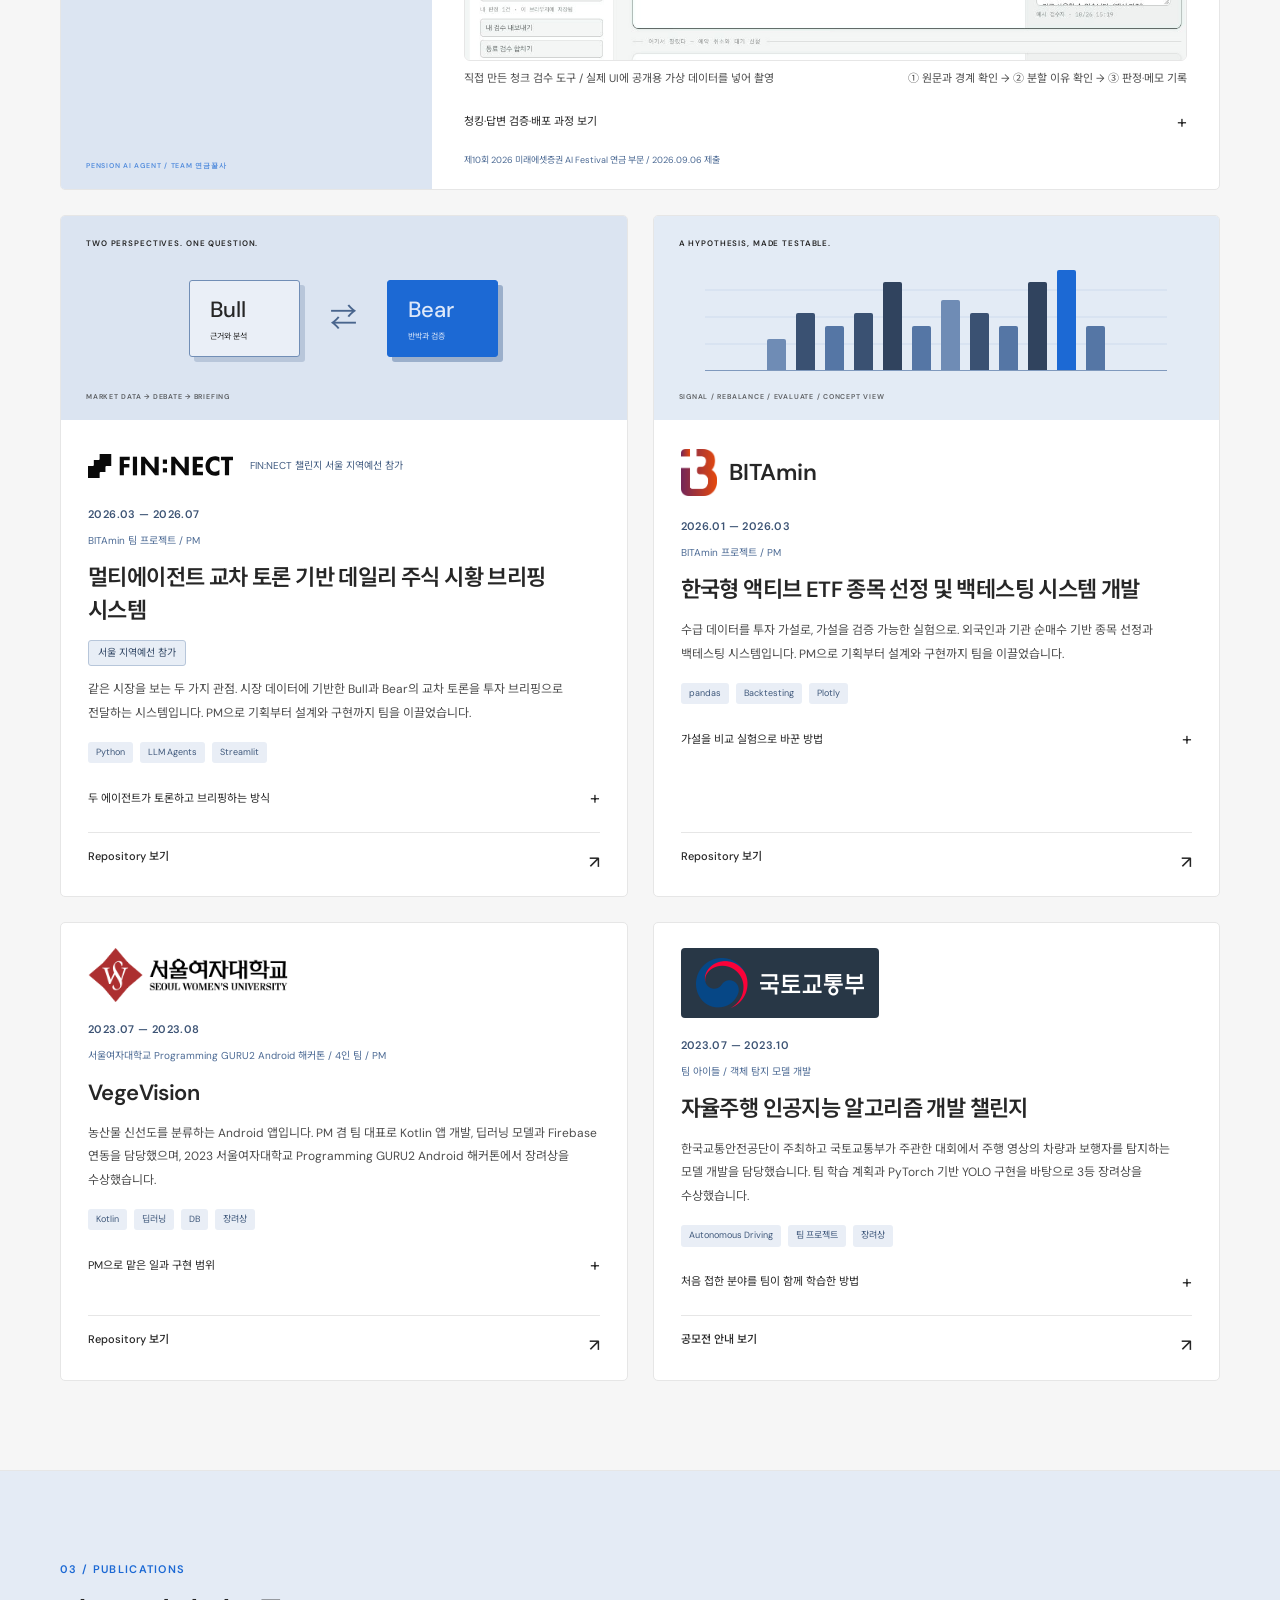
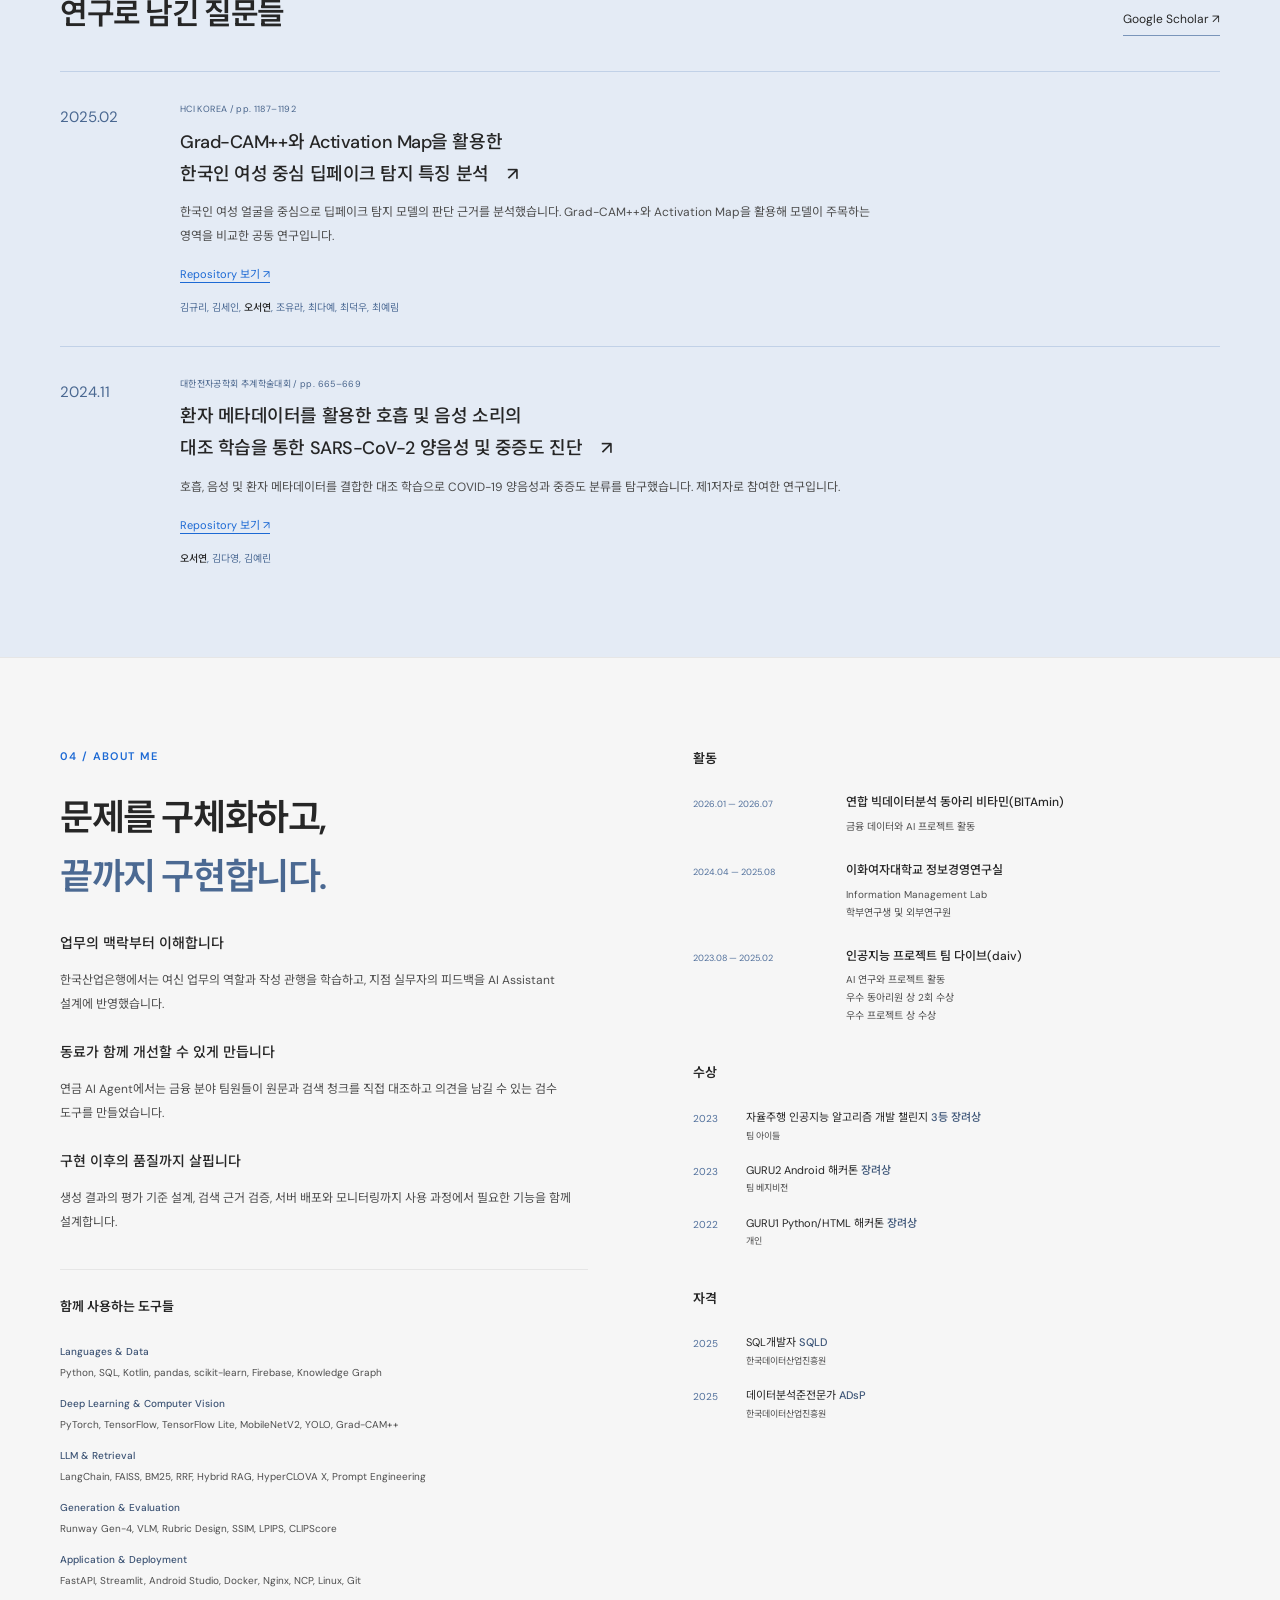
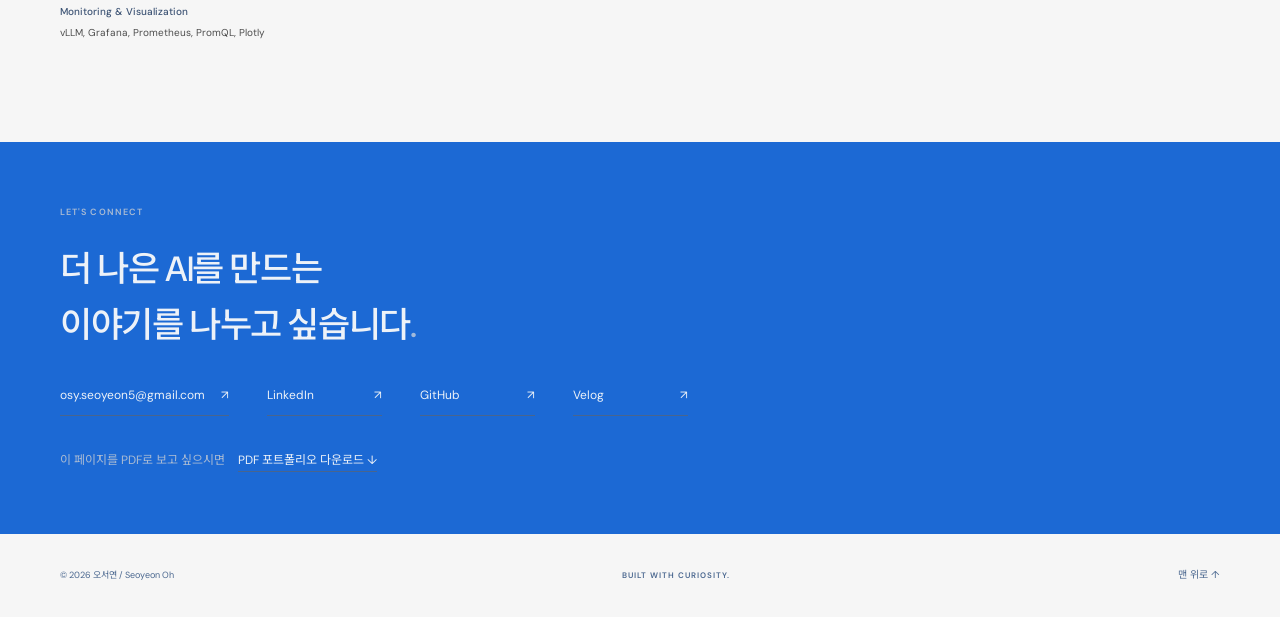
==== commit 79bf16f7: "Refine BMW FS case wording and navigation" ====
--- a/bmwfs/index.html
+++ b/bmwfs/index.html
@@ -10,7 +10,7 @@
   <meta property="og:description" content="현장의 문제를 이해하고, 실제로 쓰이는 AI를 만듭니다.">
   <meta property="og:type" content="website">
   <link rel="icon" type="image/svg+xml" href="../assets/favicon.svg?v=20260910-2">
-  <link rel="stylesheet" href="style.css?v=20261106-3">
+  <link rel="stylesheet" href="style.css?v=20261106-4">
   <script>let savedTheme;try{savedTheme=localStorage.getItem('sohds-theme')}catch{}document.documentElement.dataset.theme=savedTheme||(matchMedia('(prefers-color-scheme: dark)').matches?'dark':'light');</script>
   <script src="script.js?v=20261106-1" defer></script>
   <title>오서연 / Seoyeon Oh | AI Portfolio</title>
@@ -30,7 +30,7 @@
       <h1 id="hero-title">현장의 문제를 이해하고,<br><span>실제로 쓰이는<br>AI를 만듭니다.</span></h1>
       <p class="hero-description"><strong class="intro-positioning">도메인의 맥락을 기술로 풀어내는 오서연입니다.</strong><br>금융 문서를 다루는 LLM 기능과 Agent를 설계하고,<br class="desktop-break"> 문서 파싱과 평가, API, 배포까지 구현하며 결과를 검증해 왔습니다.</p>
       <ul class="hero-focus" aria-label="지원 방향"><li class="focus-label">FOCUS</li><li>LLM 문서 처리</li><li>프롬프트 설계와 평가</li><li>AI 백엔드와 배포</li></ul>
-      <div class="hero-actions"><a class="button primary" href="#projects">프로젝트 살펴보기 <span aria-hidden="true">↘</span></a><a class="text-link" href="https://github.com/sohds" target="_blank" rel="noopener noreferrer">GitHub <span aria-hidden="true">↗</span></a></div>
+      <div class="hero-actions"><a class="button primary" href="#featured-case">대표 사례 살펴보기 <span aria-hidden="true">↘</span></a><a class="text-link" href="https://github.com/sohds" target="_blank" rel="noopener noreferrer">GitHub <span aria-hidden="true">↗</span></a></div>
     </div>
     <div class="hero-gallery" aria-label="프로젝트 구조 미리보기">
       <div class="gallery-column">
@@ -61,7 +61,7 @@
     <div class="fc-card is-after"><span class="fc-label">변경 후 / 앵커 청킹</span><strong>같은 질문, BM25 1위</strong>
       <p class="fc-chunk">doc14#4 IRP 중도인출 가능 사유<br>일정 조건을 충족하면 중도인출이 가능합니다.<br>1. 무주택자인 가입자가 본인 명의로 주택을 구입하는 경우<br>2. 무주택자인 가입자가 주거를 목적으로 임차보증금을 부담하는 경우<br>… 사유 7개</p></div>
   </div>
-  <p class="fc-note">공모전이 끝난 뒤 저장된 두 인덱스로 재검증한 질문 1건의 BM25 단독 순위입니다. k1, b, 토크나이저, 질의는 같고 청크 구성은 다릅니다(410개, 358개). 제목과 별칭을 뺀 본문 검색에서도 1위였습니다. 전체 성능인 Hit@5와는 다른 값입니다.</p>
+  <p class="fc-note">공모전이 끝난 뒤 저장된 두 인덱스로 재검증한 질문 1건의 BM25 단독 순위입니다. 검색 설정과 질의는 동일하며, 파싱본과 청크 구성이 다른 두 인덱스를 비교했습니다(410개, 358개). 청킹 변경만의 효과로 볼 수 없고, 전체 성능인 Hit@5와도 다른 값입니다.</p>
   <div class="fc-facts"><div><b>원문 16건 비교</b><span>설명 없이 사라진 글자 21.9%를, 사유를 남긴 제외 구간으로 전환</span></div><div><b>숫자 검증 결함</b><span>0.7억을 7억으로 읽던 단위 변환을 고치고 금액 표기 9종을 회귀 검사로 고정</span></div><div><b>최종 검색 성능</b><span>팀 평가셋 438문항 중 채점 419문항의 근거 문서 Hit@5 93.8%. 답변 정확도가 아닙니다</span></div></div>
 </section>
 <section class="section wrap" id="experience" aria-labelledby="experience-title">
--- a/bmwfs/style.css
+++ b/bmwfs/style.css
@@ -45,7 +45,7 @@
 
 /* Dark theme: tokens first, then the surfaces that use fixed light colors. */
 @media screen{
-html[data-theme="dark"]{color-scheme:dark;--paper:#0e141c;--white:#141c28;--ink:#d9e3f1;--muted:#7c97bc;--line:#233145;--green:#243d61;--lime:#b9cbe5;--accent:#9bb3d5}
+html[data-theme="dark"]{color-scheme:dark;--paper:#0e141c;--white:#141c28;--ink:#e4ebf5;--muted:#b4c3d8;--line:#233145;--green:#243d61;--lime:#b9cbe5;--accent:#9bb3d5}
 html[data-theme="dark"] ::selection,html[data-theme="dark"] .mini-tags b{color:#17273d}
 html[data-theme="dark"] .experience-aside,html[data-theme="dark"] .experience-highlights>a:hover,html[data-theme="dark"] .research-section{background:#131b25}
 html[data-theme="dark"] .tags>span{background:#1b2635;color:#a4b6d0}
@@ -82,3 +82,5 @@
 @media(max-width:760px){.fc-grid,.fc-facts{grid-template-columns:1fr}.fc-card{padding:18px}.fc-rank li{grid-template-columns:38px 1fr}.fc-rank em{grid-column:2}}
 html[data-theme="dark"] .fc-rank .is-answer,html[data-theme="dark"] .fc-rank .is-answer em{color:#ff8a7a}
 @media(prefers-color-scheme:dark){html:not([data-theme="light"]) .fc-rank .is-answer,html:not([data-theme="light"]) .fc-rank .is-answer em{color:#ff8a7a}}
+
+.fc-note{color:var(--muted)}
